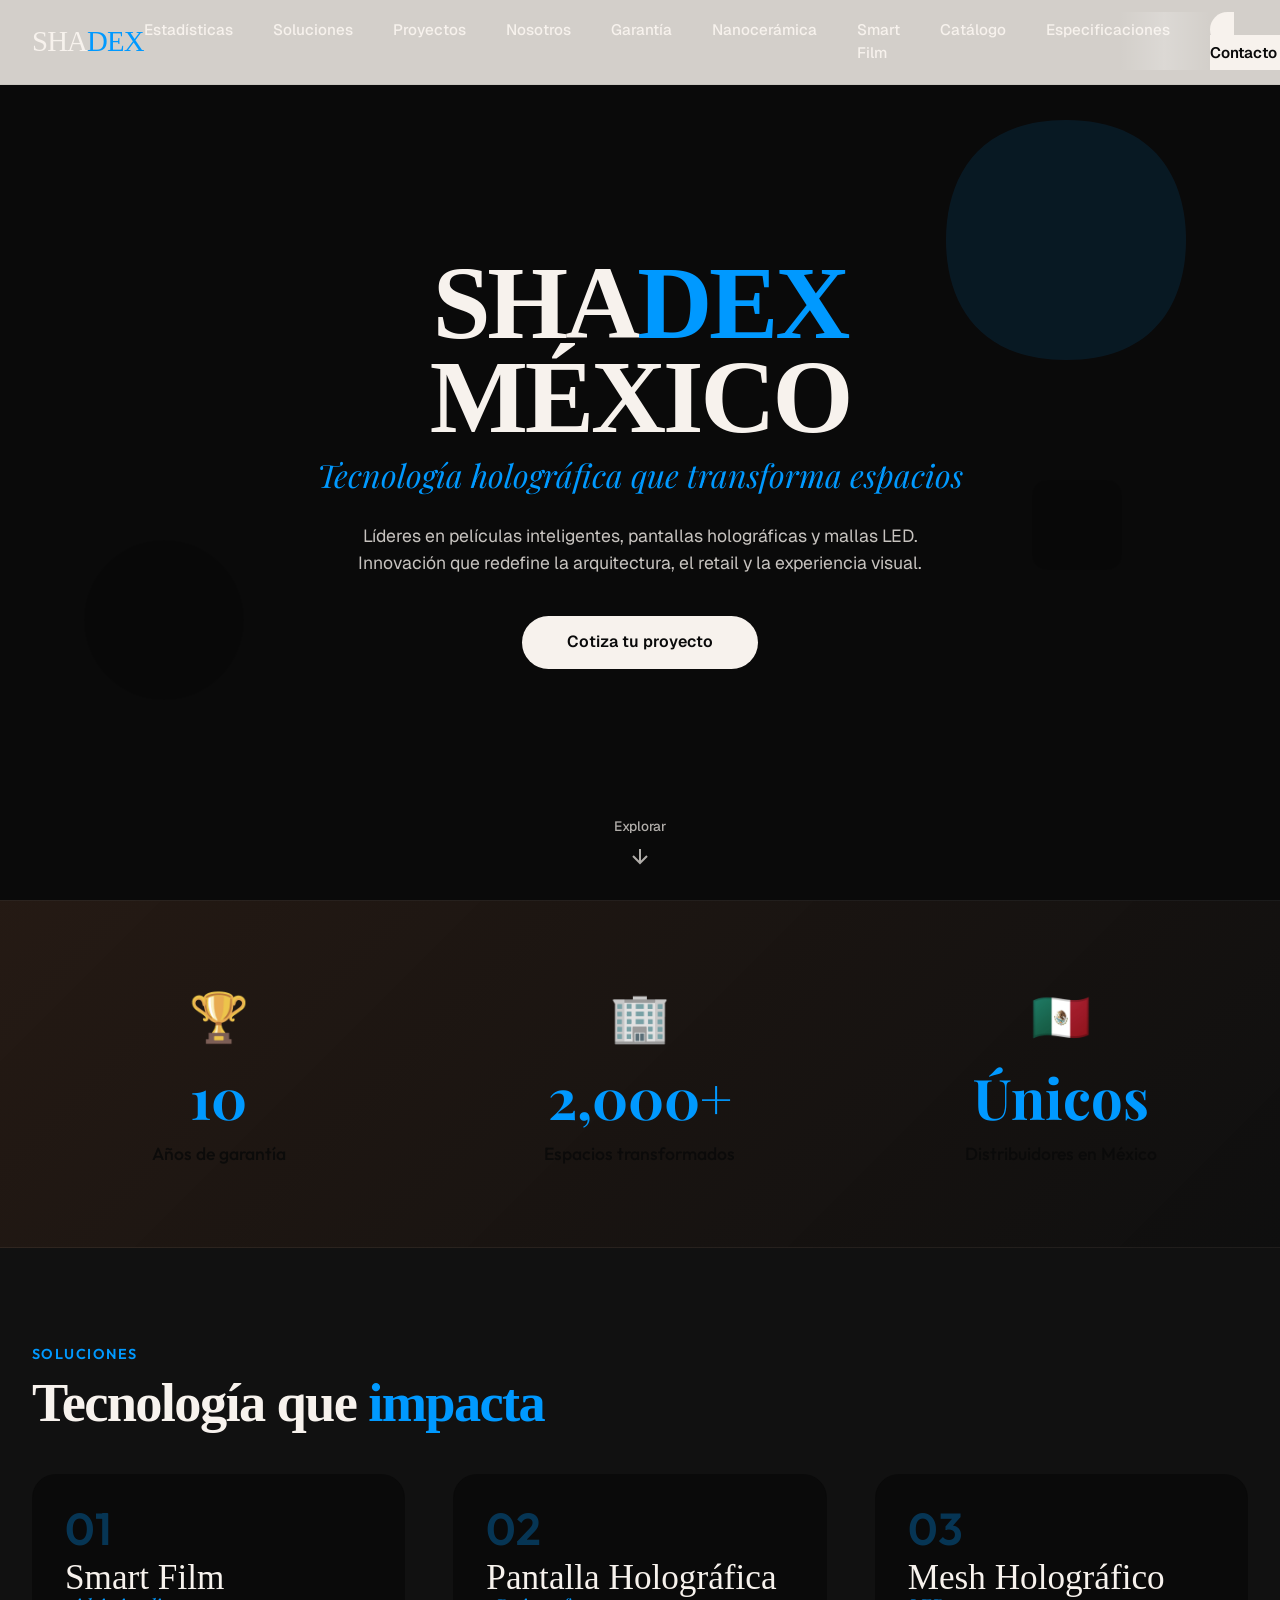
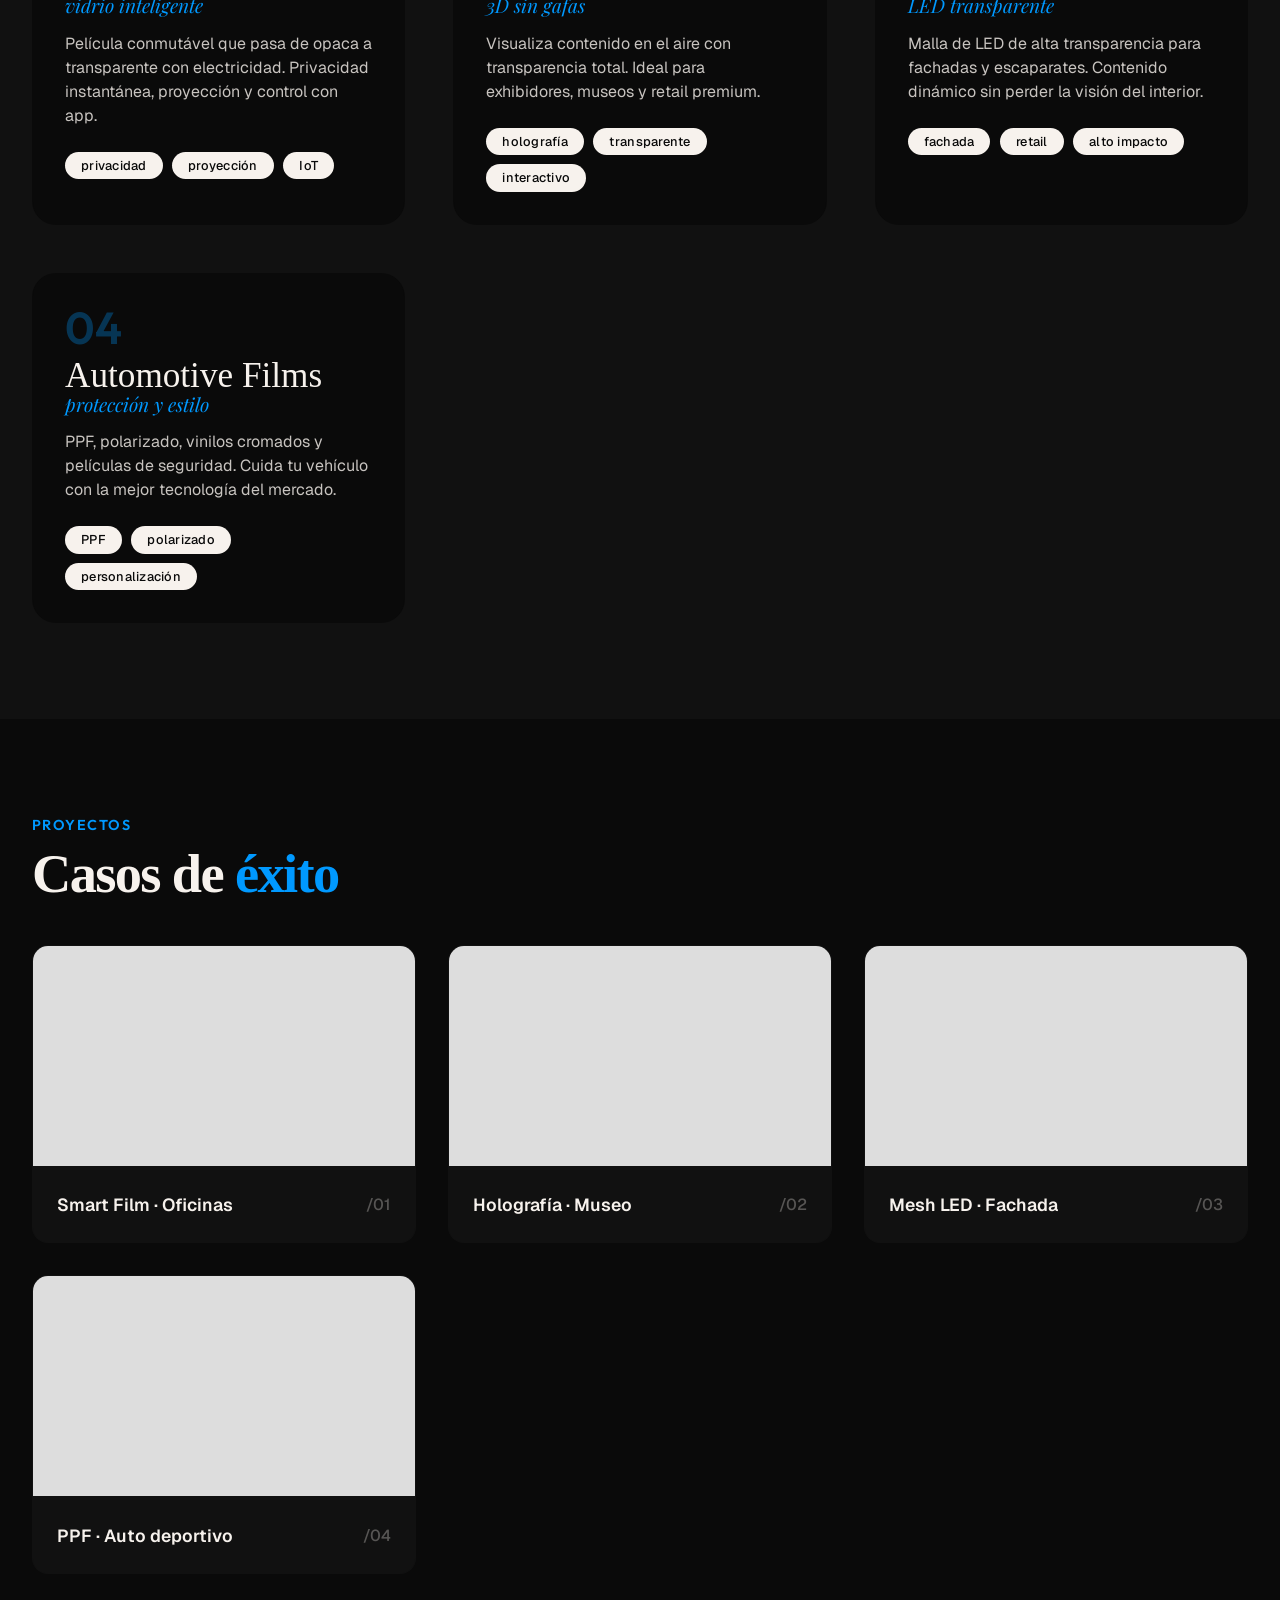
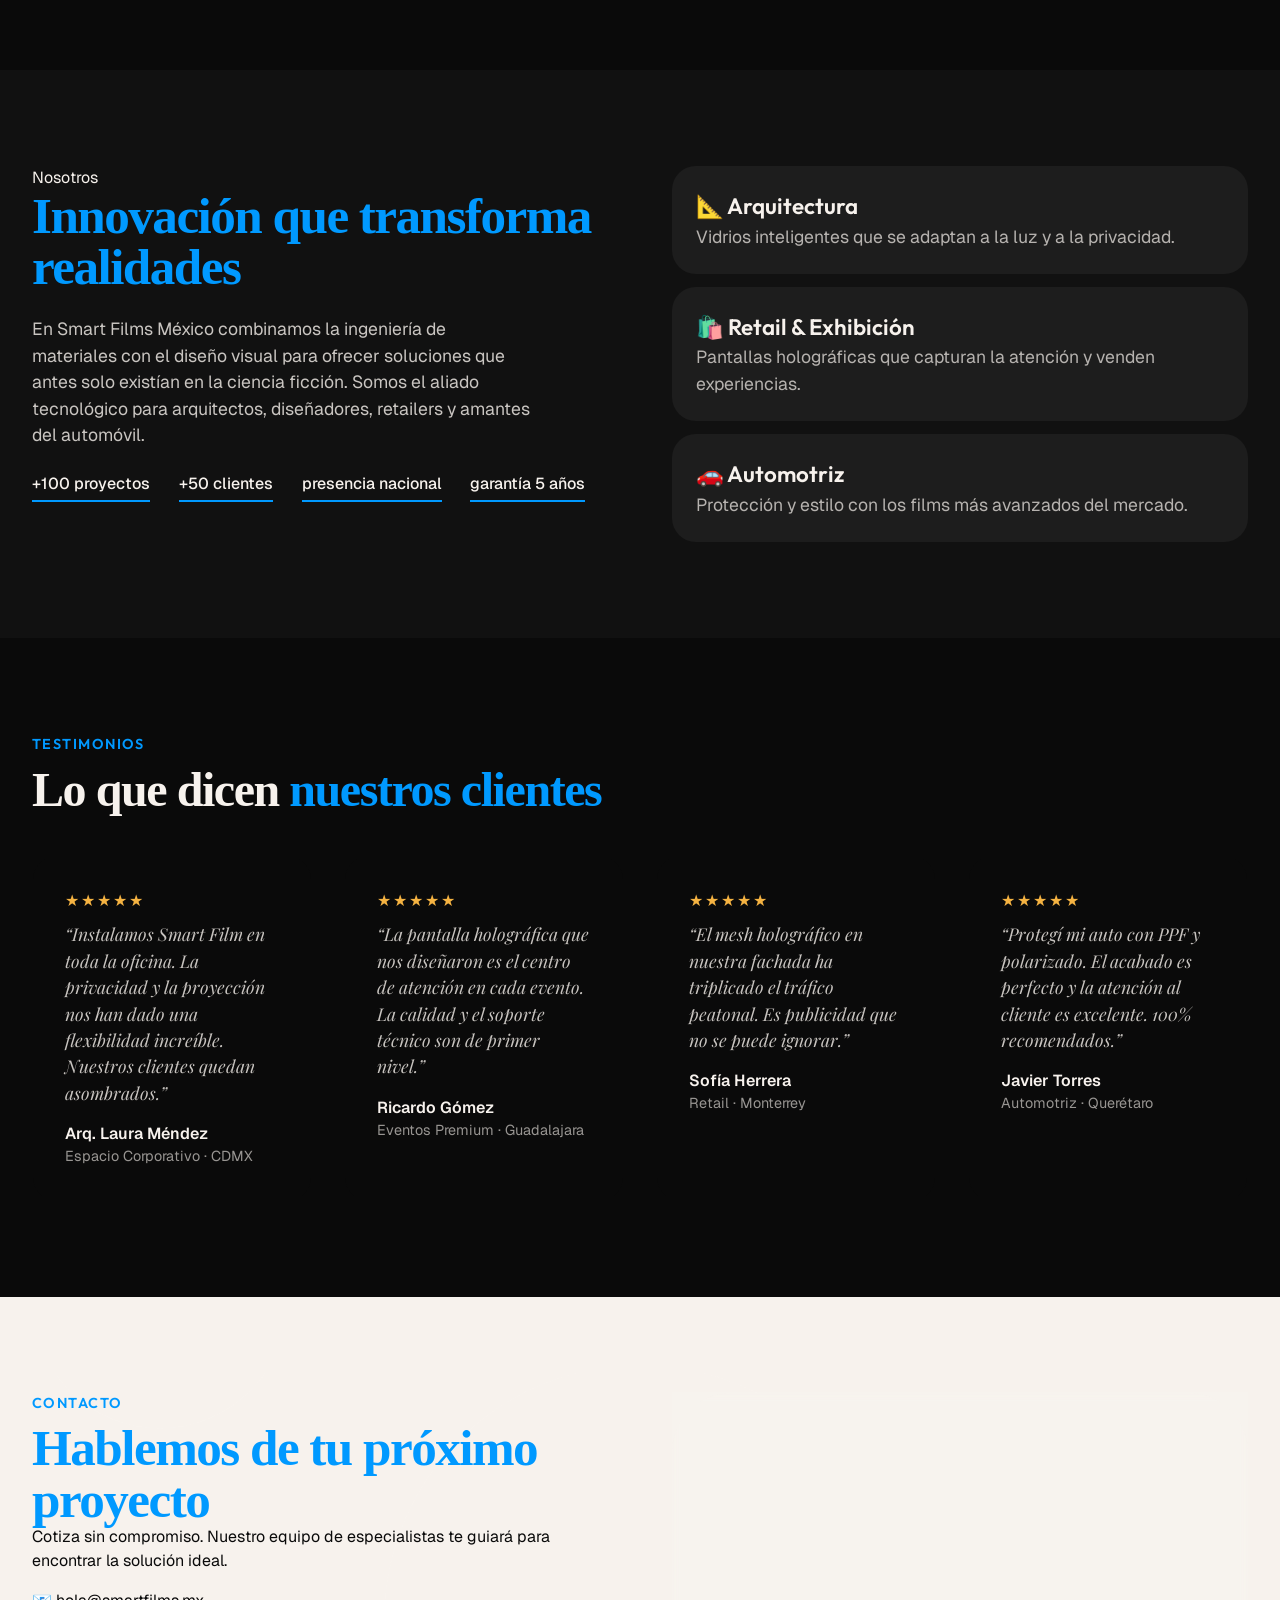
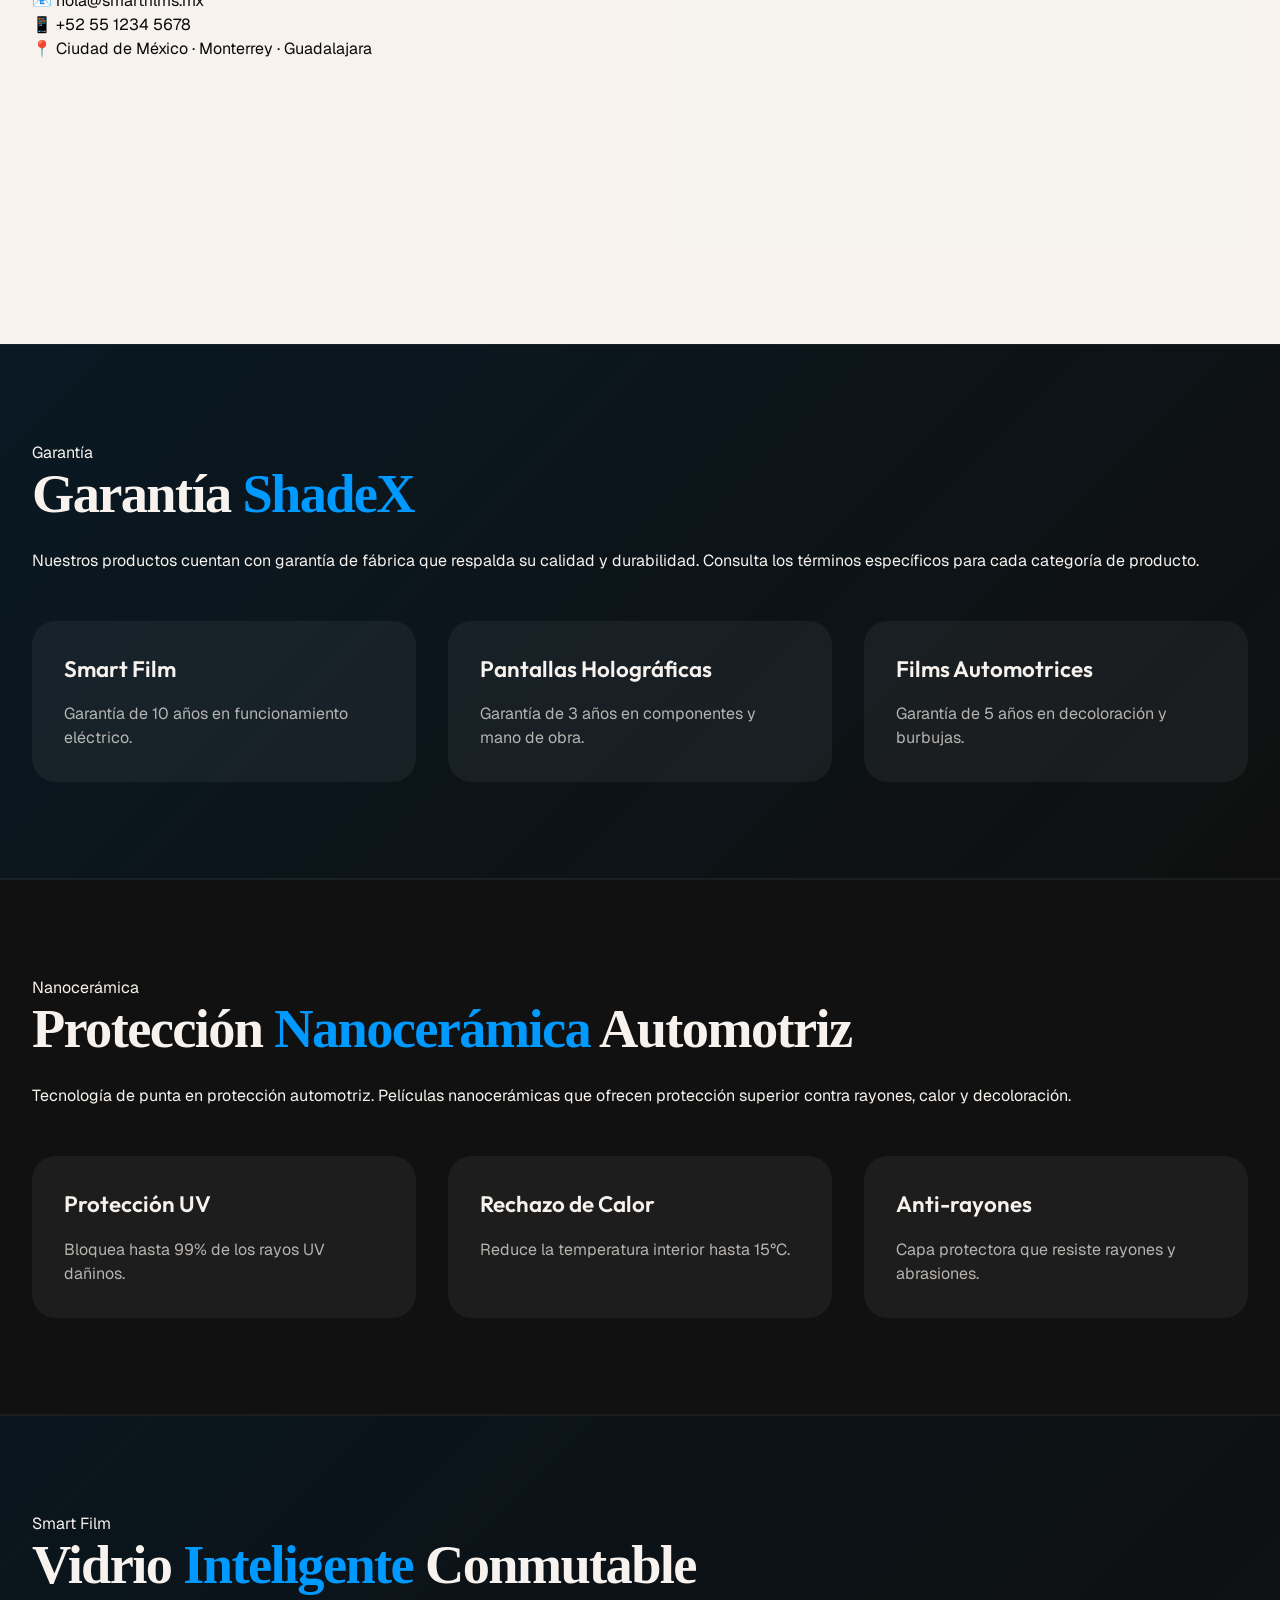
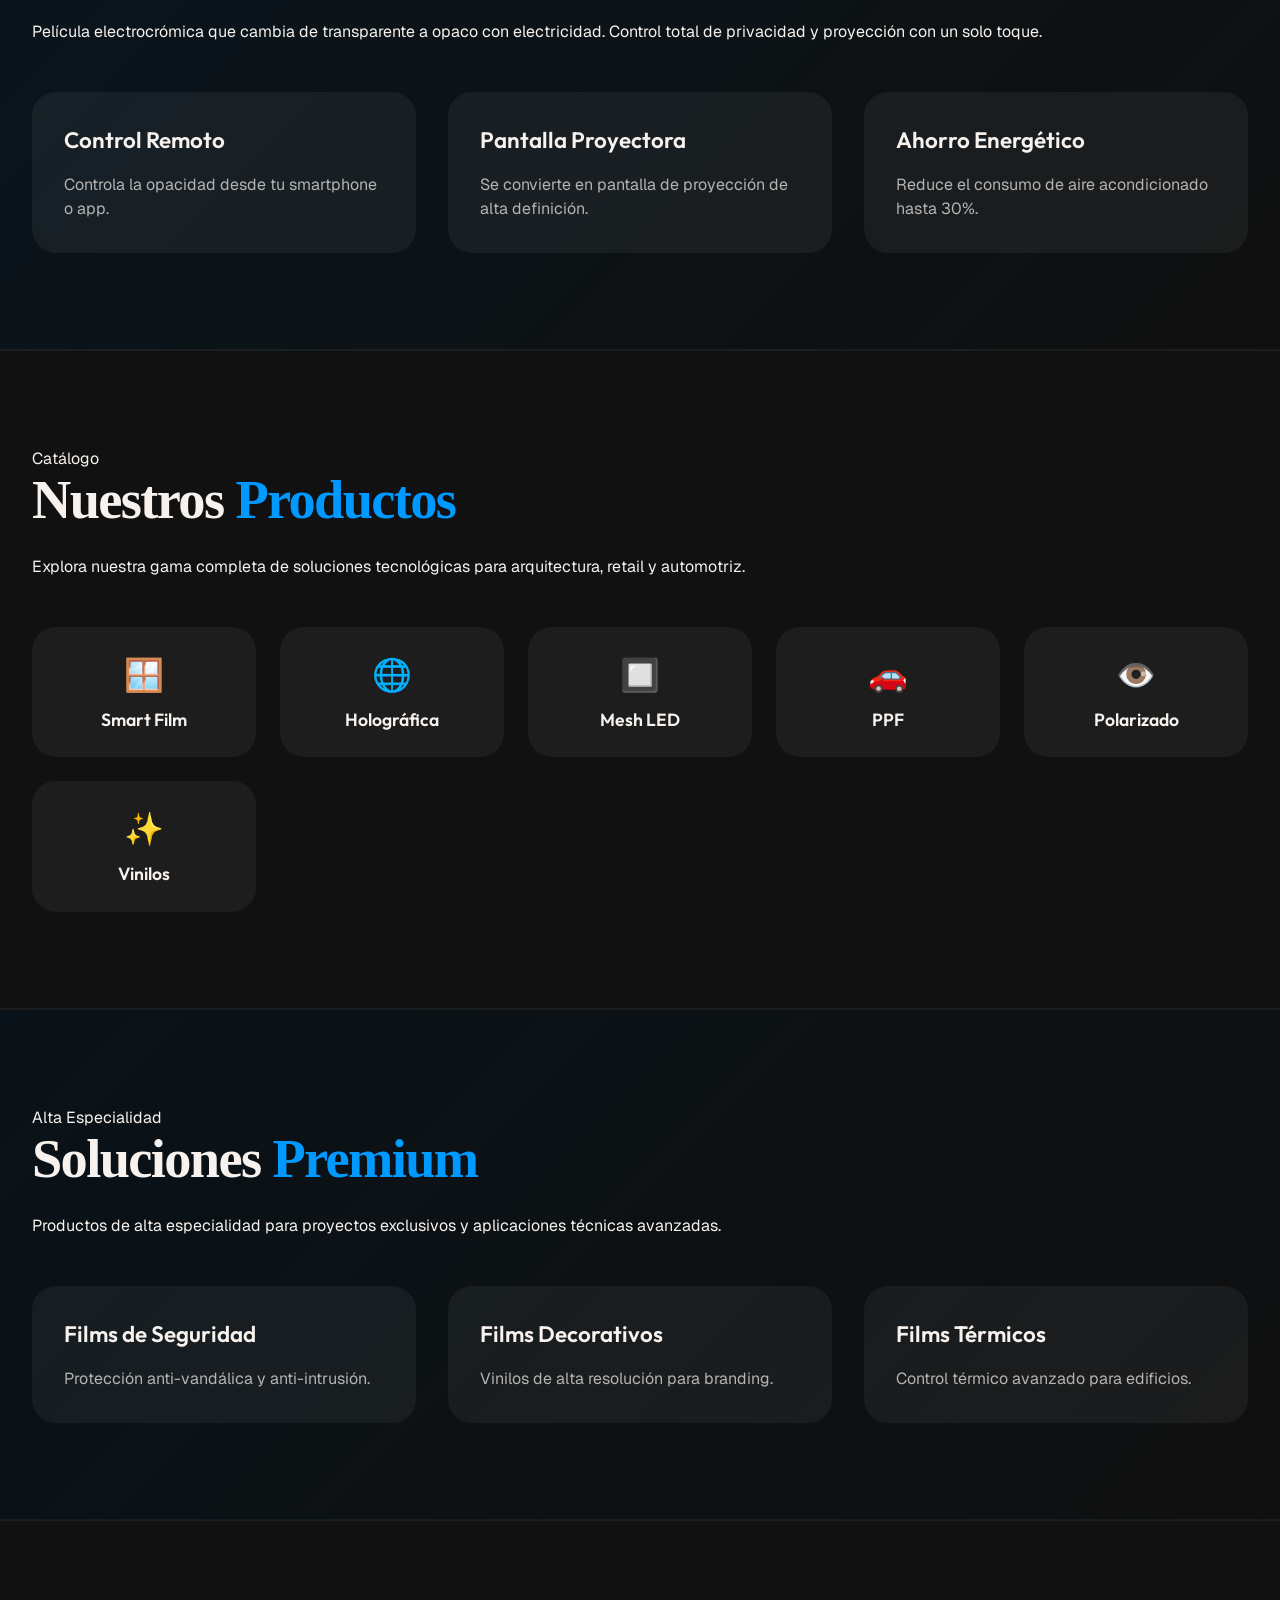
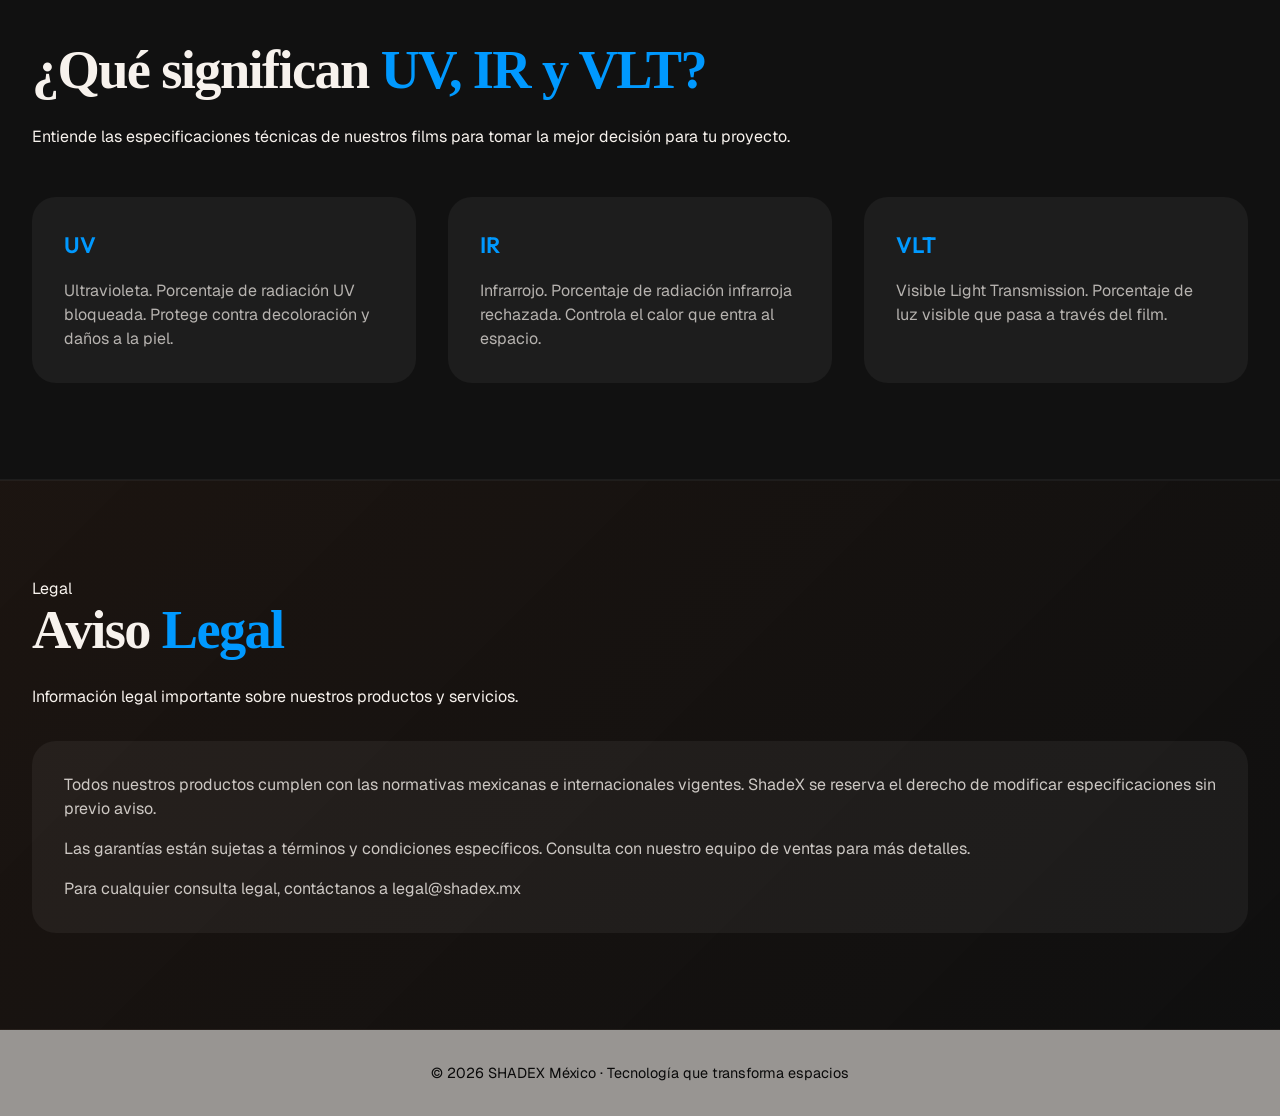
==== ShadexWebPage/shadex.html @ c4a61aa7 "startingpoint" ====
<!DOCTYPE html>
<html lang="es">
<head>
  <meta charset="UTF-8">
  <meta name="viewport" content="width=device-width, initial-scale=1.0">
  <title>SHADEX Smart Films México · Líder en tecnología holográfica y Smart Films/Glasses</title>
  <!-- Fuentes Google -->
  <link rel="preconnect" href="https://fonts.googleapis.com">
  <link rel="preconnect" href="https://fonts.gstatic.com" crossorigin>
  <link href="https://fonts.googleapis.com/css2?family=Libre+Caslon+Condensed:ital,wght@0,400;0,700;1,400&family=Geist:wght@100..900&family=Playfair+Display:ital,wght@0,400..900;1,400..900&family=Outfit:wght@100..900&family=Inter+Tight:ital,wght@0,100..900;1,100..900&display=swap" rel="stylesheet">
  <style>
    /* ===== CSS VARIABLES ===== */
    :root {
      --color-black: #f7f2ed;
      --color-white: #0a0a0a;
      --color-accent: #0099ff;
      --color-accent-hover: #0077cc;
      --color-grey: #a0a0a0;
      --color-border: #2a2a2a;
      --color-background: #0a0a0a;
      --color-background-alt: #111111;
      --color-dark: #f7f2ed;
      --font-heading: 'Libre Caslon Condensed', serif;
      --font-body: 'Geist', sans-serif;
      --font-display: 'Playfair Display', serif;
      --font-ui: 'Outfit', sans-serif;
      --transition-smooth: all 0.3s ease;
      --transition-linear: all 0.3s linear;
      --border-radius-sm: 8px;
      --border-radius-md: 16px;
      --border-radius-lg: 24px;
      --border-radius-xl: 32px;
      --border-radius-full: 100px;
    }

    /* ===== RESET & BASE ===== */
    * {
      margin: 0;
      padding: 0;
      box-sizing: border-box;
    }
    html {
      scroll-behavior: smooth;
    }
    body {
      font-family: var(--font-body);
      background: var(--color-background);
      color: var(--color-black);
      line-height: 1.5;
    }
    a {
      text-decoration: none;
      color: inherit;
    }
    img {
      display: block;
      max-width: 100%;
    }
    .container {
      max-width: 1280px;
      margin: 0 auto;
      padding: 0 2rem;
    }

    /* ===== TIPOGRAFÍA ===== */
    .font-caslon {
      font-family: 'Libre Caslon Condensed', serif;
      letter-spacing: -0.03em;
    }
    .font-playfair {
      font-family: 'Playfair Display', serif;
    }
    .font-outfit {
      font-family: 'Outfit', sans-serif;
    }
    .font-geist {
      font-family: 'Geist', sans-serif;
    }

    /* ===== HEADER (NAV) ===== */
    header {
      position: fixed;
      top: 0;
      left: 0;
      width: 100%;
      padding: 1.2rem 2rem;
      display: flex;
      justify-content: space-between;
      align-items: center;
      background: rgba(247, 242, 237, 0.85);
      backdrop-filter: blur(12px);
      z-index: 1000;
      border-bottom: 1px solid rgba(16, 16, 16, 0.05);
    }
    .logo {
      font-family: 'Libre Caslon Condensed', serif;
      font-size: 1.8rem;
      letter-spacing: -0.03em;
    }
    .logo span {
      color: var(--color-accent);
    }
    .lang-toggle {
      background: rgba(255, 255, 255, 0.1);
      border: 1px solid rgba(255, 255, 255, 0.2);
      color: var(--color-black);
      padding: 0.4rem 1rem;
      border-radius: var(--border-radius-full);
      font-size: 0.85rem;
      font-weight: 600;
      cursor: pointer;
      transition: var(--transition-smooth);
      margin-left: 1rem;
    }
    .lang-toggle:hover {
      background: var(--color-accent);
      color: var(--color-white);
    }
    .nav-links {
      display: flex;
      gap: 2.5rem;
      list-style: none;
      font-size: 0.95rem;
      font-weight: 500;
    }
    .nav-links a {
      transition: color 0.2s;
    }
    .nav-links a:hover {
      color: var(--color-accent);
    }
    .nav-cta {
      background: var(--color-black);
      color: var(--color-white) !important;
      padding: 0.5rem 1.5rem;
      border-radius: var(--border-radius-full);
      font-weight: 600;
      transition: var(--transition-linear);
      position: relative;
      overflow: hidden;
    }
    .nav-cta::before {
      content: '';
      position: absolute;
      top: 0;
      left: -100%;
      width: 100%;
      height: 100%;
      background: linear-gradient(90deg, transparent, rgba(255,255,255,0.2), transparent);
      transition: left 0.5s;
    }
    .nav-cta:hover::before {
      left: 100%;
    }
    .nav-cta:hover {
      background: var(--color-accent);
    }
    .menu-toggle {
      display: none;
      flex-direction: column;
      gap: 5px;
      cursor: pointer;
      background: none;
      border: none;
    }
    .menu-toggle span {
      width: 28px;
      height: 2px;
      background: var(--color-black);
      transition: var(--transition-smooth);
    }

    /* ===== SPLASH SCREEN ===== */
    .splash-screen {
      position: fixed;
      top: 0;
      left: 0;
      width: 100%;
      height: 100%;
      background: var(--color-background);
      display: flex;
      justify-content: center;
      align-items: center;
      z-index: 9999;
      transition: opacity 0.5s ease, visibility 0.5s ease;
    }
    .splash-screen.hidden {
      opacity: 0;
      visibility: hidden;
    }
    .splash-content {
      text-align: center;
      animation: fadeInUp 1s ease;
    }
    .splash-logo {
      font-family: var(--font-heading);
      font-size: 3rem;
      color: var(--color-black);
      margin-bottom: 1rem;
    }
    .splash-logo span {
      color: var(--color-accent);
    }
    .splash-loader {
      width: 40px;
      height: 40px;
      border: 3px solid var(--color-border);
      border-top-color: var(--color-accent);
      border-radius: 50%;
      animation: spin 1s linear infinite;
      margin: 0 auto;
    }
    @keyframes spin {
      to { transform: rotate(360deg); }
    }
    @keyframes fadeInUp {
      from {
        opacity: 0;
        transform: translateY(20px);
      }
      to {
        opacity: 1;
        transform: translateY(0);
      }
    }

    /* ===== HERO ===== */
    .hero {
      position: relative;
      min-height: 100vh;
      display: flex;
      align-items: center;
      justify-content: center;
      text-align: center;
      padding: 6rem 2rem 4rem;
      overflow: hidden;
    }
    .hero-video {
      position: absolute;
      top: 0;
      left: 0;
      width: 100%;
      height: 100%;
      object-fit: cover;
      z-index: 0;
      opacity: 0.2;
    }
    .hero-content {
      position: relative;
      z-index: 1;
      max-width: 900px;
    }
    .hero-content h1 {
      font-family: 'Libre Caslon Condensed', serif;
      font-size: clamp(3.2rem, 12vw, 6.5rem);
      line-height: 0.9;
      letter-spacing: -0.03em;
      margin-bottom: 0.5rem;
    }
    .hero-content h1 span {
      color: var(--color-accent);
    }
    .hero-sub {
      font-size: clamp(1.2rem, 3vw, 2rem);
      font-family: var(--font-display);
      font-style: italic;
      color: var(--color-accent);
      margin-top: 0.5rem;
    }
    .hero-desc {
      margin-top: 1.5rem;
      font-size: 1.1rem;
      max-width: 600px;
      margin-left: auto;
      margin-right: auto;
      opacity: 0.8;
    }
    .hero-cta {
      margin-top: 2.5rem;
      display: inline-block;
      background: var(--color-black);
      color: var(--color-white);
      padding: 0.9rem 2.8rem;
      border-radius: var(--border-radius-full);
      font-weight: 600;
      transition: var(--transition-linear);
      position: relative;
      overflow: hidden;
    }
    .hero-cta::before {
      content: '';
      position: absolute;
      top: 0;
      left: -100%;
      width: 100%;
      height: 100%;
      background: linear-gradient(90deg, transparent, rgba(255,255,255,0.2), transparent);
      transition: left 0.5s;
    }
    .hero-cta:hover::before {
      left: 100%;
    }
    .hero-cta:hover {
      background: var(--color-accent);
      transform: scale(1.02);
    }

    /* ===== SECCIÓN SERVICIOS ===== */
    .services {
      padding: 6rem 0;
      background: var(--color-background-alt);
    }
    .services .section-label {
      font-family: var(--font-ui);
      font-weight: 600;
      font-size: 0.9rem;
      letter-spacing: 0.1em;
      text-transform: uppercase;
      color: var(--color-accent);
      margin-bottom: 0.5rem;
    }
    .services-grid {
      display: grid;
      grid-template-columns: repeat(auto-fit, minmax(280px, 1fr));
      gap: 3rem;
      margin-top: 2.5rem;
    }
    .service-card {
      background: var(--color-background);
      border-radius: var(--border-radius-lg);
      padding: 2rem;
      border: 1px solid rgba(16, 16, 16, 0.06);
      transition: var(--transition-smooth);
    }
    .service-card:hover {
      transform: translateY(-6px);
      box-shadow: 0 20px 40px -12px rgba(0,0,0,0.08);
    }
    .service-number {
      font-family: var(--font-ui);
      font-weight: 600;
      font-size: 2.8rem;
      line-height: 1;
      color: var(--color-accent);
      opacity: 0.3;
      margin-bottom: 0.5rem;
    }
    .service-title {
      font-family: var(--font-heading);
      font-size: 2.2rem;
      line-height: 1;
      margin-bottom: 0.25rem;
    }
    .service-title small {
      font-family: var(--font-display);
      font-style: italic;
      font-size: 1.2rem;
      color: var(--color-accent);
      display: block;
      margin-top: 0.1rem;
    }
    .service-desc {
      margin: 1rem 0 1.5rem;
      font-size: 1rem;
      opacity: 0.8;
    }
    .service-tags {
      display: flex;
      flex-wrap: wrap;
      gap: 0.6rem;
    }
    .service-tags span {
      background: var(--color-black);
      color: var(--color-white);
      padding: 0.25rem 1rem;
      border-radius: var(--border-radius-full);
      font-size: 0.8rem;
      font-weight: 500;
      letter-spacing: 0.02em;
    }

    /* ===== PORTAFOLIO ===== */
    .portfolio {
      padding: 6rem 0;
    }
    .portfolio .section-label {
      font-family: var(--font-ui);
      font-weight: 600;
      font-size: 0.9rem;
      letter-spacing: 0.1em;
      text-transform: uppercase;
      color: var(--color-accent);
      margin-bottom: 0.5rem;
    }
    .portfolio-grid {
      display: grid;
      grid-template-columns: repeat(auto-fit, minmax(300px, 1fr));
      gap: 2rem;
      margin-top: 2.5rem;
    }
    .portfolio-item {
      border-radius: var(--border-radius-md);
      overflow: hidden;
      border: 1px solid rgba(16, 16, 16, 0.06);
      background: var(--color-background-alt);
      transition: var(--transition-smooth);
    }
    .portfolio-item:hover {
      transform: scale(1.01);
    }
    .portfolio-item video {
      width: 100%;
      height: 220px;
      object-fit: cover;
      background: #ddd;
    }
    .portfolio-item .info {
      padding: 1.2rem 1.5rem 1.5rem;
      display: flex;
      justify-content: space-between;
      align-items: center;
    }
    .portfolio-item .info .title {
      font-weight: 600;
      font-size: 1.1rem;
    }
    .portfolio-item .info .number {
      opacity: 0.3;
      font-weight: 500;
    }

    /* ===== STATS ===== */
    .stats {
      padding: 5rem 0;
      background: linear-gradient(135deg, rgba(98, 62, 42, 0.3) 0%, rgba(16, 16, 16, 0.8) 100%);
      border-top: 1px solid rgba(255, 255, 255, 0.05);
      border-bottom: 1px solid rgba(255, 255, 255, 0.05);
    }
    .stats-grid {
      display: grid;
      grid-template-columns: repeat(3, 1fr);
      gap: 3rem;
      text-align: center;
    }
    .stat-item {
      display: flex;
      flex-direction: column;
      align-items: center;
      gap: 1rem;
    }
    .stat-icon {
      font-size: 3rem;
      filter: grayscale(0.3);
    }
    .stat-number {
      font-family: var(--font-display);
      font-size: 3.5rem;
      font-weight: 700;
      color: var(--color-accent);
      line-height: 1;
    }
    .stat-label {
      font-family: var(--font-ui);
      font-size: 1.1rem;
      font-weight: 500;
      color: var(--color-white);
      opacity: 0.9;
    }

    /* ===== ABOUT ===== */
    .about {
      padding: 6rem 0;
      background: var(--color-background-alt);
    }
    .about-grid {
      display: grid;
      grid-template-columns: 1fr 1fr;
      gap: 4rem;
      align-items: start;
    }

    /* ===== WARRANTY ===== */
    .warranty {
      padding: 6rem 0;
      background: linear-gradient(135deg, rgba(0, 153, 255, 0.1) 0%, rgba(16, 16, 16, 0.9) 100%);
      border-top: 1px solid rgba(255, 255, 255, 0.05);
      border-bottom: 1px solid rgba(255, 255, 255, 0.05);
    }

    /* ===== NANOCERAMIC ===== */
    .nanoceramic {
      padding: 6rem 0;
      background: var(--color-background-alt);
      border-top: 1px solid rgba(255, 255, 255, 0.05);
      border-bottom: 1px solid rgba(255, 255, 255, 0.05);
    }

    /* ===== SMARTFILM ===== */
    .smartfilm {
      padding: 6rem 0;
      background: linear-gradient(135deg, rgba(0, 153, 255, 0.08) 0%, rgba(16, 16, 16, 0.9) 100%);
      border-top: 1px solid rgba(255, 255, 255, 0.05);
      border-bottom: 1px solid rgba(255, 255, 255, 0.05);
    }

    /* ===== CATALOG ===== */
    .catalog {
      padding: 6rem 0;
      background: var(--color-background-alt);
      border-top: 1px solid rgba(255, 255, 255, 0.05);
      border-bottom: 1px solid rgba(255, 255, 255, 0.05);
    }

    /* ===== CATALOG PREMIUM ===== */
    .catalog-premium {
      padding: 6rem 0;
      background: linear-gradient(135deg, rgba(0, 153, 255, 0.06) 0%, rgba(16, 16, 16, 0.9) 100%);
      border-top: 1px solid rgba(255, 255, 255, 0.05);
      border-bottom: 1px solid rgba(255, 255, 255, 0.05);
    }

    /* ===== UV IR VLT ===== */
    .uv-ir-vlt {
      padding: 6rem 0;
      background: var(--color-background-alt);
      border-top: 1px solid rgba(255, 255, 255, 0.05);
      border-bottom: 1px solid rgba(255, 255, 255, 0.05);
    }

    /* ===== LEGAL ===== */
    .legal {
      padding: 6rem 0;
      background: linear-gradient(135deg, rgba(98, 62, 42, 0.2) 0%, rgba(16, 16, 16, 0.9) 100%);
      border-top: 1px solid rgba(255, 255, 255, 0.05);
      border-bottom: 1px solid rgba(255, 255, 255, 0.05);
    }
    .about h2 {
      font-family: var(--font-heading);
      font-size: 3.2rem;
      line-height: 1;
      letter-spacing: -0.03em;
    }
    .about h2 span {
      color: var(--color-accent);
    }
    .about p {
      font-size: 1.1rem;
      opacity: 0.8;
      max-width: 500px;
    }
    .about-tags {
      display: flex;
      flex-wrap: wrap;
      gap: 0.8rem 1.8rem;
      margin-top: 1.5rem;
    }
    .about-tags span {
      font-weight: 500;
      font-size: 1rem;
      border-bottom: 2px solid var(--color-accent);
      padding-bottom: 0.2rem;
    }

    /* ===== TESTIMONIOS ===== */
    .testimonials {
      padding: 6rem 0;
    }
    .testimonials .section-label {
      font-family: var(--font-ui);
      font-weight: 600;
      font-size: 0.9rem;
      letter-spacing: 0.1em;
      text-transform: uppercase;
      color: var(--color-accent);
      margin-bottom: 0.5rem;
    }
    .testimonial-grid {
      display: grid;
      grid-template-columns: repeat(auto-fit, minmax(260px, 1fr));
      gap: 2rem;
      margin-top: 2.5rem;
    }
    .testimonial-card {
      background: var(--color-background);
      border-radius: var(--border-radius-lg);
      padding: 2rem;
      border: 1px solid rgba(16, 16, 16, 0.06);
    }
    .testimonial-card .quote {
      font-family: var(--font-display);
      font-style: italic;
      font-size: 1.1rem;
      margin-bottom: 1rem;
      opacity: 0.8;
    }
    .testimonial-card .author {
      font-weight: 600;
    }
    .testimonial-card .role {
      font-size: 0.9rem;
      opacity: 0.6;
    }
    .testimonial-card .stars {
      color: #f5b342;
      letter-spacing: 2px;
      margin-bottom: 0.5rem;
    }

    /* ===== CONTACTO ===== */
    .contact {
      padding: 6rem 0;
      background: var(--color-dark);
      color: var(--color-white);
      position: relative;
      overflow: hidden;
    }
    .contact::before {
      content: '';
      position: absolute;
      inset: 0;
      background: url('data:image/svg+xml;utf8,<svg xmlns="http://www.w3.org/2000/svg" viewBox="0 0 400 300" opacity="0.05"><rect width="400" height="300" fill="none"/><circle cx="50" cy="50" r="40" fill="white"/><circle cx="350" cy="250" r="60" fill="white"/><circle cx="200" cy="150" r="80" fill="white"/></svg>') center/cover no-repeat;
      pointer-events: none;
    }
    .contact-grid {
      position: relative;
      z-index: 1;
      display: grid;
      grid-template-columns: 1fr 1fr;
      gap: 4rem;
      align-items: start;
    }
    .contact h2 {
      font-family: var(--font-heading);
      font-size: 3.2rem;
      line-height: 1;
      letter-spacing: -0.03em;
    }
    .contact h2 span {
      color: var(--color-accent);
    }
    .contact-info p {
      margin-top: 1.5rem;
      font-size: 1.1rem;
      opacity: 0.8;
    }
    .contact-info a {
      color: var(--color-accent);
      text-decoration: underline;
    }
    .contact-form {
      background: rgba(255, 255, 255, 0.08);
      backdrop-filter: blur(4px);
      border-radius: 60px;
      padding: 2.5rem;
      border: 1px solid rgba(255, 255, 255, 0.08);
    }
    .contact-form input,
    .contact-form textarea {
      width: 100%;
      padding: 0.9rem 1.2rem;
      margin-bottom: 1rem;
      border-radius: 60px;
      border: 1px solid rgba(255, 255, 255, 0.15);
      background: rgba(255, 255, 255, 0.9);
      font-family: 'Geist', sans-serif;
      font-size: 1rem;
      transition: border 0.2s;
    }
    .contact-form input:focus,
    .contact-form textarea:focus {
      outline: none;
      border-color: var(--color-accent);
    }
    .contact-form textarea {
      resize: vertical;
      min-height: 100px;
      border-radius: 32px;
    }
    .contact-form button {
      background: var(--color-background);
      color: var(--color-black);
      border: none;
      padding: 0.9rem 2.5rem;
      border-radius: var(--border-radius-full);
      font-weight: 600;
      font-size: 1rem;
      cursor: pointer;
      transition: var(--transition-linear);
      width: 100%;
      position: relative;
      overflow: hidden;
    }
    .contact-form button::before {
      content: '';
      position: absolute;
      top: 0;
      left: -100%;
      width: 100%;
      height: 100%;
      background: linear-gradient(90deg, transparent, rgba(0,0,0,0.1), transparent);
      transition: left 0.5s;
    }
    .contact-form button:hover::before {
      left: 100%;
    }
    .contact-form button:hover {
      background: var(--color-accent);
      color: var(--color-white);
      transform: scale(1.01);
    }

    /* ===== FOOTER ===== */
    footer {
      background: var(--color-dark);
      color: var(--color-white);
      padding: 2rem;
      text-align: center;
      font-size: 0.9rem;
      opacity: 0.6;
      border-top: 1px solid rgba(255, 255, 255, 0.05);
    }

    /* ===== RESPONSIVE ===== */
    @media (max-width: 900px) {
      .about-grid, .contact-grid {
        grid-template-columns: 1fr;
        gap: 2rem;
      }
      .stats-grid {
        grid-template-columns: repeat(3, 1fr);
        gap: 2rem;
      }
      .nav-links {
        display: none;
        flex-direction: column;
        background: var(--color-background);
        position: absolute;
        top: 100%;
        left: 0;
        width: 100%;
        padding: 1.5rem 2rem;
        gap: 1.5rem;
        border-bottom: 1px solid rgba(16,16,16,0.05);
      }
      .nav-links.open {
        display: flex;
      }
      .menu-toggle {
        display: flex;
      }
      .contact-form {
        border-radius: 32px;
        padding: 1.8rem;
      }
    }
    @media (max-width: 600px) {
      .services-grid, .portfolio-grid, .testimonial-grid, .stats-grid {
        grid-template-columns: 1fr;
      }
      .stat-number {
        font-size: 2.5rem;
      }
      .stat-icon {
        font-size: 2rem;
      }
      .hero-content h1 {
        font-size: 3rem;
      }
      .about h2, .contact h2 {
        font-size: 2.4rem;
      }
    }

    /* ===== DECORATIVE SVG ELEMENTS ===== */
    .decorative-shape {
      position: absolute;
      pointer-events: none;
      opacity: 0.1;
      z-index: 0;
    }
    .shape-1 {
      top: 10%;
      right: 5%;
      width: 300px;
      height: 300px;
      animation: float 6s ease-in-out infinite;
    }
    .shape-2 {
      bottom: 20%;
      left: 5%;
      width: 200px;
      height: 200px;
      animation: float 8s ease-in-out infinite reverse;
    }
    .shape-3 {
      top: 50%;
      right: 10%;
      width: 150px;
      height: 150px;
      animation: float 7s ease-in-out infinite 1s;
    }
    @keyframes float {
      0%, 100% {
        transform: translateY(0) rotate(0deg);
      }
      50% {
        transform: translateY(-20px) rotate(5deg);
      }
    }
    .decorative-shape svg {
      width: 100%;
      height: 100%;
    }
    .decorative-shape path {
      fill: var(--color-accent);
    }
    .scroll-to-explore {
      position: absolute;
      bottom: 2rem;
      left: 50%;
      transform: translateX(-50%);
      display: flex;
      flex-direction: column;
      align-items: center;
      gap: 0.5rem;
      color: var(--color-black);
      text-decoration: none;
      font-size: 0.85rem;
      font-weight: 500;
      opacity: 0.7;
      transition: var(--transition-smooth);
      z-index: 10;
    }
    .scroll-to-explore:hover {
      opacity: 1;
      color: var(--color-accent);
    }
    .scroll-arrow {
      width: 24px;
      height: 24px;
      animation: bounce 2s infinite;
    }
    @keyframes bounce {
      0%, 20%, 50%, 80%, 100% {
        transform: translateY(0);
      }
      40% {
        transform: translateY(-10px);
      }
      60% {
        transform: translateY(-5px);
      }
    }
  </style>
</head>
<body>

<!-- ===== SPLASH SCREEN ===== -->
<div class="splash-screen" id="splashScreen">
  <div class="splash-content">
    <div class="splash-logo">SHA<span>DEX</span></div>
    <div class="splash-loader"></div>
  </div>
</div>

<!-- ===== HEADER ===== -->
<header>
  <div class="logo">SHA<span>DEX</span></div>
  <button class="menu-toggle" aria-label="Menú" onclick="document.querySelector('.nav-links').classList.toggle('open')">
    <span></span><span></span><span></span>
  </button>
  <ul class="nav-links">
    <li><a href="#estadisticas" data-es="Estadísticas" data-en="Statistics">Estadísticas</a></li>
    <li><a href="#servicios" data-es="Soluciones" data-en="Solutions">Soluciones</a></li>
    <li><a href="#portafolio" data-es="Proyectos" data-en="Projects">Proyectos</a></li>
    <li><a href="#nosotros" data-es="Nosotros" data-en="About">Nosotros</a></li>
    <li><a href="#garantia" data-es="Garantía" data-en="Warranty">Garantía</a></li>
    <li><a href="#nanoceramica" data-es="Nanocerámica" data-en="Nanoceramic">Nanocerámica</a></li>
    <li><a href="#smartfilm" data-es="Smart Film" data-en="Smart Film">Smart Film</a></li>
    <li><a href="#catalogo" data-es="Catálogo" data-en="Catalog">Catálogo</a></li>
    <li><a href="#uv-ir-vlt" data-es="Especificaciones" data-en="Specs">Especificaciones</a></li>
    <li><a href="#contacto" class="nav-cta" data-es="Contacto" data-en="Contact">Contacto</a></li>
    <li><button class="lang-toggle" onclick="toggleLanguage()">ES</button></li>
  </ul>
</header>

<!-- ===== HERO ===== -->
<section class="hero">
  <video class="hero-video" id="heroVideo" autoplay muted loop playsinline></video>
  
  <!-- Decorative SVG Elements -->
  <div class="decorative-shape shape-1">
    <svg viewBox="0 0 200 200" xmlns="http://www.w3.org/2000/svg">
      <path d="M100,20 C160,20 180,60 180,100 C180,140 160,180 100,180 C40,180 20,140 20,100 C20,60 40,20 100,20 Z" />
    </svg>
  </div>
  <div class="decorative-shape shape-2">
    <svg viewBox="0 0 150 150" xmlns="http://www.w3.org/2000/svg">
      <circle cx="75" cy="75" r="60" />
    </svg>
  </div>
  <div class="decorative-shape shape-3">
    <svg viewBox="0 0 100 100" xmlns="http://www.w3.org/2000/svg">
      <rect x="20" y="20" width="60" height="60" rx="10" />
    </svg>
  </div>
  
  <div class="hero-content">
    <h1 data-es="SHADEX MÉXICO" data-en="SHADEX MEXICO">SHA<span>DEX</span><br>MÉXICO</h1>
    <div class="hero-sub" data-es="Tecnología holográfica que transforma espacios" data-en="Holographic technology that transforms spaces">Tecnología holográfica que transforma espacios</div>
    <p class="hero-desc" data-es="Líderes en películas inteligentes, pantallas holográficas y mallas LED. Innovación que redefine la arquitectura, el retail y la experiencia visual." data-en="Leaders in smart films, holographic displays and LED meshes. Innovation that redefines architecture, retail and visual experience.">Líderes en películas inteligentes, pantallas holográficas y mallas LED. Innovación que redefine la arquitectura, el retail y la experiencia visual.</p>
    <a href="#contacto" class="hero-cta" data-es="Cotiza tu proyecto" data-en="Get a quote">Cotiza tu proyecto</a>
  </div>
  <a href="#servicios" class="scroll-to-explore">
    <span data-es="Explorar" data-en="Explore">Explorar</span>
    <svg class="scroll-arrow" viewBox="0 0 24 24" fill="none" stroke="currentColor" stroke-width="2">
      <path d="M12 5v14M5 12l7 7 7-7"/>
    </svg>
  </a>
</section>

<!-- ===== ESTADÍSTICAS ===== -->
<section class="stats" id="estadisticas">
  <div class="container">
    <div class="stats-grid">
      <div class="stat-item">
        <div class="stat-icon">🏆</div>
        <div class="stat-number" data-es="10" data-en="10">10</div>
        <div class="stat-label" data-es="Años de garantía" data-en="Years warranty">Años de garantía</div>
      </div>
      <div class="stat-item">
        <div class="stat-icon">🏢</div>
        <div class="stat-number" data-es="2,000+" data-en="2,000+">2,000+</div>
        <div class="stat-label" data-es="Espacios transformados" data-en="Spaces transformed">Espacios transformados</div>
      </div>
      <div class="stat-item">
        <div class="stat-icon">🇲🇽</div>
        <div class="stat-number" data-es="Únicos" data-en="Exclusive">Únicos</div>
        <div class="stat-label" data-es="Distribuidores en México" data-en="Distributors in Mexico">Distribuidores en México</div>
      </div>
    </div>
  </div>
</section>

<!-- ===== SERVICIOS ===== -->
<section class="services" id="servicios">
  <div class="container">
    <div class="section-label" data-es="Soluciones" data-en="Solutions">Soluciones</div>
    <h2 style="font-family:var(--font-heading); font-size:clamp(2.2rem,5vw,3.4rem); line-height:1.1; letter-spacing:-0.03em;"><span data-es="Tecnología que" data-en="Technology that">Tecnología que</span> <span style="color:var(--color-accent);" data-es="impacta" data-en="impacts">impacta</span></h2>
    <div class="services-grid">

      <!-- Smart Film -->
      <div class="service-card">
        <div class="service-number">01</div>
        <div class="service-title">Smart Film <small data-es="vidrio inteligente" data-en="smart glass">vidrio inteligente</small></div>
        <p class="service-desc" data-es="Película conmutável que pasa de opaca a transparente con electricidad. Privacidad instantánea, proyección y control con app." data-en="Switchable film that goes from opaque to transparent with electricity. Instant privacy, projection and app control.">Película conmutável que pasa de opaca a transparente con electricidad. Privacidad instantánea, proyección y control con app.</p>
        <div class="service-tags">
          <span data-es="privacidad" data-en="privacy">privacidad</span>
          <span data-es="proyección" data-en="projection">proyección</span>
          <span data-es="IoT" data-en="IoT">IoT</span>
        </div>
      </div>

      <!-- Holographic Screen -->
      <div class="service-card">
        <div class="service-number">02</div>
        <div class="service-title" data-es="Pantalla Holográfica" data-en="Holographic Screen">Pantalla Holográfica <small data-es="3D sin gafas" data-en="3D glasses-free">3D sin gafas</small></div>
        <p class="service-desc" data-es="Visualiza contenido en el aire con transparencia total. Ideal para exhibidores, museos y retail premium." data-en="Visualize content in the air with total transparency. Ideal for exhibitors, museums and premium retail.">Visualiza contenido en el aire con transparencia total. Ideal para exhibidores, museos y retail premium.</p>
        <div class="service-tags">
          <span data-es="holografía" data-en="holography">holografía</span>
          <span data-es="transparente" data-en="transparent">transparente</span>
          <span data-es="interactivo" data-en="interactive">interactivo</span>
        </div>
      </div>

      <!-- Mesh Holographic -->
      <div class="service-card">
        <div class="service-number">03</div>
        <div class="service-title" data-es="Mesh Holográfico" data-en="Holographic Mesh">Mesh Holográfico <small data-es="LED transparente" data-en="transparent LED">LED transparente</small></div>
        <p class="service-desc" data-es="Malla de LED de alta transparencia para fachadas y escaparates. Contenido dinámico sin perder la visión del interior." data-en="High transparency LED mesh for facades and storefronts. Dynamic content without losing interior visibility.">Malla de LED de alta transparencia para fachadas y escaparates. Contenido dinámico sin perder la visión del interior.</p>
        <div class="service-tags">
          <span data-es="fachada" data-en="facade">fachada</span>
          <span data-es="retail" data-en="retail">retail</span>
          <span data-es="alto impacto" data-en="high impact">alto impacto</span>
        </div>
      </div>

      <!-- Automotive -->
      <div class="service-card">
        <div class="service-number">04</div>
        <div class="service-title">Automotive Films <small data-es="protección y estilo" data-en="protection and style">protección y estilo</small></div>
        <p class="service-desc" data-es="PPF, polarizado, vinilos cromados y películas de seguridad. Cuida tu vehículo con la mejor tecnología del mercado." data-en="PPF, tint, chrome vinyls and security films. Protect your vehicle with the best market technology.">PPF, polarizado, vinilos cromados y películas de seguridad. Cuida tu vehículo con la mejor tecnología del mercado.</p>
        <div class="service-tags">
          <span>PPF</span>
          <span data-es="polarizado" data-en="tint">polarizado</span>
          <span data-es="personalización" data-en="customization">personalización</span>
        </div>
      </div>

    </div>
  </div>
</section>

<!-- ===== PORTAFOLIO ===== -->
<section class="portfolio" id="portafolio">
  <div class="container">
    <div class="section-label" data-es="Proyectos" data-en="Projects">Proyectos</div>
    <h2 style="font-family:var(--font-heading); font-size:clamp(2.2rem,5vw,3.4rem); line-height:1.1; letter-spacing:-0.03em;"><span data-es="Casos de" data-en="Success">Casos de</span> <span style="color:var(--color-accent);" data-es="éxito" data-en="Stories">éxito</span></h2>
    <div class="portfolio-grid">

      <div class="portfolio-item">
        <video class="portfolio-video" id="portfolioVideo1" autoplay muted loop playsinline></video>
        <div class="info">
          <span class="title" data-es="Smart Film · Oficinas" data-en="Smart Film · Offices">Smart Film · Oficinas</span>
          <span class="number">/01</span>
        </div>
      </div>

      <div class="portfolio-item">
        <video class="portfolio-video" id="portfolioVideo2" autoplay muted loop playsinline></video>
        <div class="info">
          <span class="title" data-es="Holografía · Museo" data-en="Holography · Museum">Holografía · Museo</span>
          <span class="number">/02</span>
        </div>
      </div>

      <div class="portfolio-item">
        <video class="portfolio-video" id="portfolioVideo3" autoplay muted loop playsinline></video>
        <div class="info">
          <span class="title" data-es="Mesh LED · Fachada" data-en="Mesh LED · Facade">Mesh LED · Fachada</span>
          <span class="number">/03</span>
        </div>
      </div>

      <div class="portfolio-item">
        <video class="portfolio-video" id="portfolioVideo4" autoplay muted loop playsinline></video>
        <div class="info">
          <span class="title" data-es="PPF · Auto deportivo" data-en="PPF · Sports Car">PPF · Auto deportivo</span>
          <span class="number">/04</span>
        </div>
      </div>

    </div>
  </div>
</section>

<!-- ===== ABOUT ===== -->
<section class="about" id="nosotros">
  <div class="container">
    <div class="about-grid">
      <div>
        <div class="section-label" data-es="Nosotros" data-en="About">Nosotros</div>
        <h2><span data-es="Innovación que" data-en="Innovation that">Innovación que</span> <span style="color:var(--color-accent);" data-es="transforma" data-en="transforms">transforma</span> <span data-es="realidades" data-en="realities">realidades</span></h2>
        <p style="margin-top:1.5rem;" data-es="En Smart Films México combinamos la ingeniería de materiales con el diseño visual para ofrecer soluciones que antes solo existían en la ciencia ficción. Somos el aliado tecnológico para arquitectos, diseñadores, retailers y amantes del automóvil." data-en="At Smart Films Mexico we combine materials engineering with visual design to offer solutions that previously only existed in science fiction. We are the technological ally for architects, designers, retailers and car enthusiasts.">En Smart Films México combinamos la ingeniería de materiales con el diseño visual para ofrecer soluciones que antes solo existían en la ciencia ficción. Somos el aliado tecnológico para arquitectos, diseñadores, retailers y amantes del automóvil.</p>
        <div class="about-tags">
          <span data-es="+100 proyectos" data-en="+100 projects">+100 proyectos</span>
          <span data-es="+50 clientes" data-en="+50 clients">+50 clientes</span>
          <span data-es="presencia nacional" data-en="national presence">presencia nacional</span>
          <span data-es="garantía 5 años" data-en="5 year warranty">garantía 5 años</span>
        </div>
      </div>
      <div style="display:flex; flex-direction:column; gap:0.8rem;">
        <div style="background:rgba(255,255,255,0.05); border-radius:var(--border-radius-lg); padding:1.5rem;">
          <h3 style="font-family:var(--font-ui); font-weight:600; font-size:1.4rem;">📐 <span data-es="Arquitectura" data-en="Architecture">Arquitectura</span></h3>
          <p style="opacity:0.7;" data-es="Vidrios inteligentes que se adaptan a la luz y a la privacidad." data-en="Smart glass that adapts to light and privacy.">Vidrios inteligentes que se adaptan a la luz y a la privacidad.</p>
        </div>
        <div style="background:rgba(255,255,255,0.05); border-radius:var(--border-radius-lg); padding:1.5rem;">
          <h3 style="font-family:var(--font-ui); font-weight:600; font-size:1.4rem;">🛍️ <span data-es="Retail & Exhibición" data-en="Retail & Exhibition">Retail & Exhibición</span></h3>
          <p style="opacity:0.7;" data-es="Pantallas holográficas que capturan la atención y venden experiencias." data-en="Holographic displays that capture attention and sell experiences.">Pantallas holográficas que capturan la atención y venden experiencias.</p>
        </div>
        <div style="background:rgba(255,255,255,0.05); border-radius:var(--border-radius-lg); padding:1.5rem;">
          <h3 style="font-family:var(--font-ui); font-weight:600; font-size:1.4rem;">🚗 <span data-es="Automotriz" data-en="Automotive">Automotriz</span></h3>
          <p style="opacity:0.7;" data-es="Protección y estilo con los films más avanzados del mercado." data-en="Protection and style with the most advanced films in the market.">Protección y estilo con los films más avanzados del mercado.</p>
        </div>
      </div>
    </div>
  </div>
</section>

<!-- ===== TESTIMONIOS ===== -->
<section class="testimonials" id="testimonios">
  <div class="container">
    <div class="section-label" data-es="Testimonios" data-en="Testimonials">Testimonios</div>
    <h2 style="font-family:var(--font-heading); font-size:clamp(2rem,4vw,3rem); line-height:1.1; letter-spacing:-0.03em;"><span data-es="Lo que dicen" data-en="What our">Lo que dicen</span> <span style="color:var(--color-accent);" data-es="nuestros clientes" data-en="clients say">nuestros clientes</span></h2>
    <div class="testimonial-grid">

      <div class="testimonial-card">
        <div class="stars">★★★★★</div>
        <p class="quote" data-es="“Instalamos Smart Film en toda la oficina. La privacidad y la proyección nos han dado una flexibilidad increíble. Nuestros clientes quedan asombrados.”" data-en="“We installed Smart Film throughout the office. Privacy and projection have given us incredible flexibility. Our clients are amazed.”">“Instalamos Smart Film en toda la oficina. La privacidad y la proyección nos han dado una flexibilidad increíble. Nuestros clientes quedan asombrados.”</p>
        <div class="author">Arq. Laura Méndez</div>
        <div class="role" data-es="Espacio Corporativo · CDMX" data-en="Corporate Space · Mexico City">Espacio Corporativo · CDMX</div>
      </div>

      <div class="testimonial-card">
        <div class="stars">★★★★★</div>
        <p class="quote" data-es="“La pantalla holográfica que nos diseñaron es el centro de atención en cada evento. La calidad y el soporte técnico son de primer nivel.”" data-en="“The holographic screen they designed for us is the center of attention at every event. Quality and technical support are top-notch.”">“La pantalla holográfica que nos diseñaron es el centro de atención en cada evento. La calidad y el soporte técnico son de primer nivel.”</p>
        <div class="author">Ricardo Gómez</div>
        <div class="role" data-es="Eventos Premium · Guadalajara" data-en="Premium Events · Guadalajara">Eventos Premium · Guadalajara</div>
      </div>

      <div class="testimonial-card">
        <div class="stars">★★★★★</div>
        <p class="quote" data-es="“El mesh holográfico en nuestra fachada ha triplicado el tráfico peatonal. Es publicidad que no se puede ignorar.”" data-en="“The holographic mesh on our facade has tripled foot traffic. It's advertising that cannot be ignored.”">“El mesh holográfico en nuestra fachada ha triplicado el tráfico peatonal. Es publicidad que no se puede ignorar.”</p>
        <div class="author">Sofía Herrera</div>
        <div class="role" data-es="Retail · Monterrey" data-en="Retail · Monterrey">Retail · Monterrey</div>
      </div>

      <div class="testimonial-card">
        <div class="stars">★★★★★</div>
        <p class="quote" data-es="“Protegí mi auto con PPF y polarizado. El acabado es perfecto y la atención al cliente es excelente. 100% recomendados.”" data-en="“I protected my car with PPF and tint. The finish is perfect and customer service is excellent. 100% recommended.”">“Protegí mi auto con PPF y polarizado. El acabado es perfecto y la atención al cliente es excelente. 100% recomendados.”</p>
        <div class="author">Javier Torres</div>
        <div class="role" data-es="Automotriz · Querétaro" data-en="Automotive · Querétaro">Automotriz · Querétaro</div>
      </div>

    </div>
  </div>
</section>

<!-- ===== CONTACTO ===== -->
<section class="contact" id="contacto">
  <div class="container">
    <div class="contact-grid">
      <div>
        <div style="font-family:var(--font-ui); font-weight:600; font-size:0.9rem; letter-spacing:0.1em; text-transform:uppercase; color:var(--color-accent); margin-bottom:0.5rem;" data-es="Contacto" data-en="Contact">Contacto</div>
        <h2><span data-es="Hablemos de tu" data-en="Let's talk about your">Hablemos de tu</span> <span style="color:var(--color-accent);" data-es="próximo proyecto" data-en="next project">próximo proyecto</span></h2>
        <p data-es="Cotiza sin compromiso. Nuestro equipo de especialistas te guiará para encontrar la solución ideal." data-en="Get a quote without commitment. Our team of specialists will guide you to find the ideal solution.">Cotiza sin compromiso. Nuestro equipo de especialistas te guiará para encontrar la solución ideal.</p>
        <p style="margin-top:1rem;">
          <strong>📧</strong> <a href="mailto:hola@smartfilms.mx">hola@smartfilms.mx</a><br>
          <strong>📱</strong> <a href="tel:+525512345678">+52 55 1234 5678</a><br>
          <strong>📍</strong> <span data-es="Ciudad de México · Monterrey · Guadalajara" data-en="Mexico City · Monterrey · Guadalajara">Ciudad de México · Monterrey · Guadalajara</span>
        </p>
      </div>
      <form class="contact-form" action="#" method="POST">
        <input type="text" name="nombre" data-es-placeholder="Nombre completo" data-en-placeholder="Full name" placeholder="Nombre completo" required>
        <input type="email" name="email" data-es-placeholder="Correo electrónico" data-en-placeholder="Email address" placeholder="Correo electrónico" required>
        <input type="text" name="telefono" data-es-placeholder="Teléfono" data-en-placeholder="Phone" placeholder="Teléfono">
        <textarea name="mensaje" data-es-placeholder="Cuéntanos tu proyecto…" data-en-placeholder="Tell us about your project…" placeholder="Cuéntanos tu proyecto…" rows="3"></textarea>
        <button type="submit" data-es="Enviar mensaje →" data-en="Send message →">Enviar mensaje →</button>
      </form>
    </div>
  </div>
</section>

<!-- ===== GARANTÍA SHADEX ===== -->
<section class="warranty" id="garantia">
  <div class="container">
    <div class="section-label" data-es="Garantía" data-en="Warranty">Garantía</div>
    <h2 style="font-family:var(--font-heading); font-size:clamp(2.2rem,5vw,3.4rem); line-height:1.1; letter-spacing:-0.03em;"><span data-es="Garantía" data-en="Warranty">Garantía</span> <span style="color:var(--color-accent);" data-es="ShadeX" data-en="ShadeX">ShadeX</span></h2>
    <p style="margin-top:1.5rem;" data-es="Nuestros productos cuentan con garantía de fábrica que respalda su calidad y durabilidad. Consulta los términos específicos para cada categoría de producto." data-en="Our products come with factory warranty that backs their quality and durability. Consult the specific terms for each product category.">Nuestros productos cuentan con garantía de fábrica que respalda su calidad y durabilidad. Consulta los términos específicos para cada categoría de producto.</p>
    <div style="display:grid; grid-template-columns:repeat(auto-fit, minmax(250px, 1fr)); gap:2rem; margin-top:3rem;">
      <div style="background:rgba(255,255,255,0.05); border-radius:var(--border-radius-lg); padding:2rem;">
        <h3 style="font-family:var(--font-ui); font-weight:600; font-size:1.4rem; margin-bottom:1rem;" data-es="Smart Film" data-en="Smart Film">Smart Film</h3>
        <p style="opacity:0.7;" data-es="Garantía de 10 años en funcionamiento eléctrico." data-en="10-year warranty on electrical operation.">Garantía de 10 años en funcionamiento eléctrico.</p>
      </div>
      <div style="background:rgba(255,255,255,0.05); border-radius:var(--border-radius-lg); padding:2rem;">
        <h3 style="font-family:var(--font-ui); font-weight:600; font-size:1.4rem; margin-bottom:1rem;" data-es="Pantallas Holográficas" data-en="Holographic Screens">Pantallas Holográficas</h3>
        <p style="opacity:0.7;" data-es="Garantía de 3 años en componentes y mano de obra." data-en="3-year warranty on components and labor.">Garantía de 3 años en componentes y mano de obra.</p>
      </div>
      <div style="background:rgba(255,255,255,0.05); border-radius:var(--border-radius-lg); padding:2rem;">
        <h3 style="font-family:var(--font-ui); font-weight:600; font-size:1.4rem; margin-bottom:1rem;" data-es="Films Automotrices" data-en="Automotive Films">Films Automotrices</h3>
        <p style="opacity:0.7;" data-es="Garantía de 5 años en decoloración y burbujas." data-en="5-year warranty on discoloration and bubbles.">Garantía de 5 años en decoloración y burbujas.</p>
      </div>
    </div>
  </div>
</section>

<!-- ===== NANOCERÁMICA AUTOMOTRIZ ===== -->
<section class="nanoceramic" id="nanoceramica">
  <div class="container">
    <div class="section-label" data-es="Nanocerámica" data-en="Nanoceramic">Nanocerámica</div>
    <h2 style="font-family:var(--font-heading); font-size:clamp(2.2rem,5vw,3.4rem); line-height:1.1; letter-spacing:-0.03em;"><span data-es="Protección" data-en="Protection">Protección</span> <span style="color:var(--color-accent);" data-es="Nanocerámica" data-en="Nanoceramic">Nanocerámica</span> <span data-es="Automotriz" data-en="Automotive">Automotriz</span></h2>
    <p style="margin-top:1.5rem;" data-es="Tecnología de punta en protección automotriz. Películas nanocerámicas que ofrecen protección superior contra rayones, calor y decoloración." data-en="Cutting-edge automotive protection technology. Nanoceramic films that offer superior protection against scratches, heat and discoloration.">Tecnología de punta en protección automotriz. Películas nanocerámicas que ofrecen protección superior contra rayones, calor y decoloración.</p>
    <div style="display:grid; grid-template-columns:repeat(auto-fit, minmax(280px, 1fr)); gap:2rem; margin-top:3rem;">
      <div style="background:rgba(255,255,255,0.05); border-radius:var(--border-radius-lg); padding:2rem;">
        <h3 style="font-family:var(--font-ui); font-weight:600; font-size:1.4rem; margin-bottom:1rem;" data-es="Protección UV" data-en="UV Protection">Protección UV</h3>
        <p style="opacity:0.7;" data-es="Bloquea hasta 99% de los rayos UV dañinos." data-en="Blocks up to 99% of harmful UV rays.">Bloquea hasta 99% de los rayos UV dañinos.</p>
      </div>
      <div style="background:rgba(255,255,255,0.05); border-radius:var(--border-radius-lg); padding:2rem;">
        <h3 style="font-family:var(--font-ui); font-weight:600; font-size:1.4rem; margin-bottom:1rem;" data-es="Rechazo de Calor" data-en="Heat Rejection">Rechazo de Calor</h3>
        <p style="opacity:0.7;" data-es="Reduce la temperatura interior hasta 15°C." data-en="Reduces interior temperature by up to 15°C.">Reduce la temperatura interior hasta 15°C.</p>
      </div>
      <div style="background:rgba(255,255,255,0.05); border-radius:var(--border-radius-lg); padding:2rem;">
        <h3 style="font-family:var(--font-ui); font-weight:600; font-size:1.4rem; margin-bottom:1rem;" data-es="Anti-rayones" data-en="Anti-scratch">Anti-rayones</h3>
        <p style="opacity:0.7;" data-es="Capa protectora que resiste rayones y abrasiones." data-en="Protective layer that resists scratches and abrasions.">Capa protectora que resiste rayones y abrasiones.</p>
      </div>
    </div>
  </div>
</section>

<!-- ===== SMARTFILM ===== -->
<section class="smartfilm" id="smartfilm">
  <div class="container">
    <div class="section-label" data-es="Smart Film" data-en="Smart Film">Smart Film</div>
    <h2 style="font-family:var(--font-heading); font-size:clamp(2.2rem,5vw,3.4rem); line-height:1.1; letter-spacing:-0.03em;"><span data-es="Vidrio" data-en="Glass">Vidrio</span> <span style="color:var(--color-accent);" data-es="Inteligente" data-en="Smart">Inteligente</span> <span data-es="Conmutable" data-en="Switchable">Conmutable</span></h2>
    <p style="margin-top:1.5rem;" data-es="Película electrocrómica que cambia de transparente a opaco con electricidad. Control total de privacidad y proyección con un solo toque." data-en="Electrochromic film that changes from transparent to opaque with electricity. Complete privacy and projection control with a single touch.">Película electrocrómica que cambia de transparente a opaco con electricidad. Control total de privacidad y proyección con un solo toque.</p>
    <div style="display:grid; grid-template-columns:repeat(auto-fit, minmax(280px, 1fr)); gap:2rem; margin-top:3rem;">
      <div style="background:rgba(255,255,255,0.05); border-radius:var(--border-radius-lg); padding:2rem;">
        <h3 style="font-family:var(--font-ui); font-weight:600; font-size:1.4rem; margin-bottom:1rem;" data-es="Control Remoto" data-en="Remote Control">Control Remoto</h3>
        <p style="opacity:0.7;" data-es="Controla la opacidad desde tu smartphone o app." data-en="Control opacity from your smartphone or app.">Controla la opacidad desde tu smartphone o app.</p>
      </div>
      <div style="background:rgba(255,255,255,0.05); border-radius:var(--border-radius-lg); padding:2rem;">
        <h3 style="font-family:var(--font-ui); font-weight:600; font-size:1.4rem; margin-bottom:1rem;" data-es="Pantalla Proyectora" data-en="Projection Screen">Pantalla Proyectora</h3>
        <p style="opacity:0.7;" data-es="Se convierte en pantalla de proyección de alta definición." data-en="Becomes a high-definition projection screen.">Se convierte en pantalla de proyección de alta definición.</p>
      </div>
      <div style="background:rgba(255,255,255,0.05); border-radius:var(--border-radius-lg); padding:2rem;">
        <h3 style="font-family:var(--font-ui); font-weight:600; font-size:1.4rem; margin-bottom:1rem;" data-es="Ahorro Energético" data-en="Energy Saving">Ahorro Energético</h3>
        <p style="opacity:0.7;" data-es="Reduce el consumo de aire acondicionado hasta 30%." data-en="Reduces air conditioning consumption by up to 30%.">Reduce el consumo de aire acondicionado hasta 30%.</p>
      </div>
    </div>
  </div>
</section>

<!-- ===== CATÁLOGO ===== -->
<section class="catalog" id="catalogo">
  <div class="container">
    <div class="section-label" data-es="Catálogo" data-en="Catalog">Catálogo</div>
    <h2 style="font-family:var(--font-heading); font-size:clamp(2.2rem,5vw,3.4rem); line-height:1.1; letter-spacing:-0.03em;"><span data-es="Nuestros" data-en="Our">Nuestros</span> <span style="color:var(--color-accent);" data-es="Productos" data-en="Products">Productos</span></h2>
    <p style="margin-top:1.5rem;" data-es="Explora nuestra gama completa de soluciones tecnológicas para arquitectura, retail y automotriz." data-en="Explore our complete range of technological solutions for architecture, retail and automotive.">Explora nuestra gama completa de soluciones tecnológicas para arquitectura, retail y automotriz.</p>
    <div style="display:grid; grid-template-columns:repeat(auto-fit, minmax(200px, 1fr)); gap:1.5rem; margin-top:3rem;">
      <div style="background:rgba(255,255,255,0.05); border-radius:var(--border-radius-lg); padding:1.5rem; text-align:center;">
        <div style="font-size:2rem; margin-bottom:0.5rem;">🪟</div>
        <h3 style="font-family:var(--font-ui); font-weight:600; font-size:1.1rem;" data-es="Smart Film" data-en="Smart Film">Smart Film</h3>
      </div>
      <div style="background:rgba(255,255,255,0.05); border-radius:var(--border-radius-lg); padding:1.5rem; text-align:center;">
        <div style="font-size:2rem; margin-bottom:0.5rem;">🌐</div>
        <h3 style="font-family:var(--font-ui); font-weight:600; font-size:1.1rem;" data-es="Holográfica" data-en="Holographic">Holográfica</h3>
      </div>
      <div style="background:rgba(255,255,255,0.05); border-radius:var(--border-radius-lg); padding:1.5rem; text-align:center;">
        <div style="font-size:2rem; margin-bottom:0.5rem;">🔲</div>
        <h3 style="font-family:var(--font-ui); font-weight:600; font-size:1.1rem;" data-es="Mesh LED" data-en="Mesh LED">Mesh LED</h3>
      </div>
      <div style="background:rgba(255,255,255,0.05); border-radius:var(--border-radius-lg); padding:1.5rem; text-align:center;">
        <div style="font-size:2rem; margin-bottom:0.5rem;">🚗</div>
        <h3 style="font-family:var(--font-ui); font-weight:600; font-size:1.1rem;" data-es="PPF" data-en="PPF">PPF</h3>
      </div>
      <div style="background:rgba(255,255,255,0.05); border-radius:var(--border-radius-lg); padding:1.5rem; text-align:center;">
        <div style="font-size:2rem; margin-bottom:0.5rem;">👁️</div>
        <h3 style="font-family:var(--font-ui); font-weight:600; font-size:1.1rem;" data-es="Polarizado" data-en="Tint">Polarizado</h3>
      </div>
      <div style="background:rgba(255,255,255,0.05); border-radius:var(--border-radius-lg); padding:1.5rem; text-align:center;">
        <div style="font-size:2rem; margin-bottom:0.5rem;">✨</div>
        <h3 style="font-family:var(--font-ui); font-weight:600; font-size:1.1rem;" data-es="Vinilos" data-en="Vinyl">Vinilos</h3>
      </div>
    </div>
  </div>
</section>

<!-- ===== CATÁLOGO ALTA ESPECIALIDAD ===== -->
<section class="catalog-premium" id="catalogo-alta-especialidad">
  <div class="container">
    <div class="section-label" data-es="Alta Especialidad" data-en="Premium">Alta Especialidad</div>
    <h2 style="font-family:var(--font-heading); font-size:clamp(2.2rem,5vw,3.4rem); line-height:1.1; letter-spacing:-0.03em;"><span data-es="Soluciones" data-en="Solutions">Soluciones</span> <span style="color:var(--color-accent);" data-es="Premium" data-en="Premium">Premium</span></h2>
    <p style="margin-top:1.5rem;" data-es="Productos de alta especialidad para proyectos exclusivos y aplicaciones técnicas avanzadas." data-en="High specialty products for exclusive projects and advanced technical applications.">Productos de alta especialidad para proyectos exclusivos y aplicaciones técnicas avanzadas.</p>
    <div style="display:grid; grid-template-columns:repeat(auto-fit, minmax(280px, 1fr)); gap:2rem; margin-top:3rem;">
      <div style="background:rgba(255,255,255,0.05); border-radius:var(--border-radius-lg); padding:2rem;">
        <h3 style="font-family:var(--font-ui); font-weight:600; font-size:1.4rem; margin-bottom:1rem;" data-es="Films de Seguridad" data-en="Security Films">Films de Seguridad</h3>
        <p style="opacity:0.7;" data-es="Protección anti-vandálica y anti-intrusión." data-en="Anti-vandal and anti-intrusion protection.">Protección anti-vandálica y anti-intrusión.</p>
      </div>
      <div style="background:rgba(255,255,255,0.05); border-radius:var(--border-radius-lg); padding:2rem;">
        <h3 style="font-family:var(--font-ui); font-weight:600; font-size:1.4rem; margin-bottom:1rem;" data-es="Films Decorativos" data-en="Decorative Films">Films Decorativos</h3>
        <p style="opacity:0.7;" data-es="Vinilos de alta resolución para branding." data-en="High-resolution vinyls for branding.">Vinilos de alta resolución para branding.</p>
      </div>
      <div style="background:rgba(255,255,255,0.05); border-radius:var(--border-radius-lg); padding:2rem;">
        <h3 style="font-family:var(--font-ui); font-weight:600; font-size:1.4rem; margin-bottom:1rem;" data-es="Films Térmicos" data-en="Thermal Films">Films Térmicos</h3>
        <p style="opacity:0.7;" data-es="Control térmico avanzado para edificios." data-en="Advanced thermal control for buildings.">Control térmico avanzado para edificios.</p>
      </div>
    </div>
  </div>
</section>

<!-- ===== UV, IR, VLT ===== -->
<section class="uv-ir-vlt" id="uv-ir-vlt">
  <div class="container">
    <div class="section-label" data-es="Especificaciones" data-en="Specifications">Especificaciones</div>
    <h2 style="font-family:var(--font-heading); font-size:clamp(2.2rem,5vw,3.4rem); line-height:1.1; letter-spacing:-0.03em;"><span data-es="¿Qué significan" data-en="What do">¿Qué significan</span> <span style="color:var(--color-accent);" data-es="UV, IR y VLT?" data-en="UV, IR and VLT mean?">UV, IR y VLT?</span></h2>
    <p style="margin-top:1.5rem;" data-es="Entiende las especificaciones técnicas de nuestros films para tomar la mejor decisión para tu proyecto." data-en="Understand the technical specifications of our films to make the best decision for your project.">Entiende las especificaciones técnicas de nuestros films para tomar la mejor decisión para tu proyecto.</p>
    <div style="display:grid; grid-template-columns:repeat(auto-fit, minmax(280px, 1fr)); gap:2rem; margin-top:3rem;">
      <div style="background:rgba(255,255,255,0.05); border-radius:var(--border-radius-lg); padding:2rem;">
        <h3 style="font-family:var(--font-ui); font-weight:600; font-size:1.4rem; margin-bottom:1rem; color:var(--color-accent);" data-es="UV" data-en="UV">UV</h3>
        <p style="opacity:0.7;" data-es="Ultravioleta. Porcentaje de radiación UV bloqueada. Protege contra decoloración y daños a la piel." data-en="Ultraviolet. Percentage of UV radiation blocked. Protects against discoloration and skin damage.">Ultravioleta. Porcentaje de radiación UV bloqueada. Protege contra decoloración y daños a la piel.</p>
      </div>
      <div style="background:rgba(255,255,255,0.05); border-radius:var(--border-radius-lg); padding:2rem;">
        <h3 style="font-family:var(--font-ui); font-weight:600; font-size:1.4rem; margin-bottom:1rem; color:var(--color-accent);" data-es="IR" data-en="IR">IR</h3>
        <p style="opacity:0.7;" data-es="Infrarrojo. Porcentaje de radiación infrarroja rechazada. Controla el calor que entra al espacio." data-en="Infrared. Percentage of infrared radiation rejected. Controls heat entering the space.">Infrarrojo. Porcentaje de radiación infrarroja rechazada. Controla el calor que entra al espacio.</p>
      </div>
      <div style="background:rgba(255,255,255,0.05); border-radius:var(--border-radius-lg); padding:2rem;">
        <h3 style="font-family:var(--font-ui); font-weight:600; font-size:1.4rem; margin-bottom:1rem; color:var(--color-accent);" data-es="VLT" data-en="VLT">VLT</h3>
        <p style="opacity:0.7;" data-es="Visible Light Transmission. Porcentaje de luz visible que pasa a través del film." data-en="Visible Light Transmission. Percentage of visible light that passes through the film.">Visible Light Transmission. Porcentaje de luz visible que pasa a través del film.</p>
      </div>
    </div>
  </div>
</section>

<!-- ===== AVISO LEGAL ===== -->
<section class="legal" id="aviso-legal">
  <div class="container">
    <div class="section-label" data-es="Legal" data-en="Legal">Legal</div>
    <h2 style="font-family:var(--font-heading); font-size:clamp(2.2rem,5vw,3.4rem); line-height:1.1; letter-spacing:-0.03em;"><span data-es="Aviso" data-en="Legal">Aviso</span> <span style="color:var(--color-accent);" data-es="Legal" data-en="Notice">Legal</span></h2>
    <p style="margin-top:1.5rem;" data-es="Información legal importante sobre nuestros productos y servicios." data-en="Important legal information about our products and services.">Información legal importante sobre nuestros productos y servicios.</p>
    <div style="background:rgba(255,255,255,0.05); border-radius:var(--border-radius-lg); padding:2rem; margin-top:2rem;">
      <p style="opacity:0.8; margin-bottom:1rem;" data-es="Todos nuestros productos cumplen con las normativas mexicanas e internacionales vigentes. ShadeX se reserva el derecho de modificar especificaciones sin previo aviso." data-en="All our products comply with current Mexican and international regulations. ShadeX reserves the right to modify specifications without prior notice.">Todos nuestros productos cumplen con las normativas mexicanas e internacionales vigentes. ShadeX se reserva el derecho de modificar especificaciones sin previo aviso.</p>
      <p style="opacity:0.8; margin-bottom:1rem;" data-es="Las garantías están sujetas a términos y condiciones específicos. Consulta con nuestro equipo de ventas para más detalles." data-en="Warranties are subject to specific terms and conditions. Consult our sales team for more details.">Las garantías están sujetas a términos y condiciones específicos. Consulta con nuestro equipo de ventas para más detalles.</p>
      <p style="opacity:0.8;" data-es="Para cualquier consulta legal, contáctanos a legal@shadex.mx" data-en="For any legal inquiries, contact us at legal@shadex.mx">Para cualquier consulta legal, contáctanos a legal@shadex.mx</p>
    </div>
  </div>
</section>

<!-- ===== FOOTER ===== -->
<footer>
  <p data-es="© 2026 SHADEX México · Tecnología que transforma espacios" data-en="© 2026 SHADEX Mexico · Technology that transforms spaces">© 2026 SHADEX México · Tecnología que transforma espacios</p>
</footer>

<!-- ===== LANGUAGE TOGGLE ===== -->
<script>
  (function() {
    let currentLang = 'es';
    
    function toggleLanguage() {
      currentLang = currentLang === 'es' ? 'en' : 'es';
      
      // Update all elements with data-es and data-en attributes
      document.querySelectorAll('[data-es]').forEach(el => {
        const text = el.getAttribute(`data-${currentLang}`);
        if (text) {
          el.textContent = text;
        }
      });
      
      // Update placeholders
      document.querySelectorAll('[data-es-placeholder]').forEach(el => {
        const placeholder = el.getAttribute(`data-${currentLang}-placeholder`);
        if (placeholder) {
          el.placeholder = placeholder;
        }
      });
      
      // Update language toggle button
      const langToggle = document.querySelector('.lang-toggle');
      if (langToggle) {
        langToggle.textContent = currentLang === 'es' ? 'ES' : 'EN';
      }
    }
    
    // Make function globally accessible
    window.toggleLanguage = toggleLanguage;
  })();
</script>

<!-- ===== RANDOM VIDEO SELECTION ===== -->
<script>
  (function() {
    // Array de videos disponibles en ShadeX-all-assets
    const videos = [
      'ShadeX (1).mp4',
      'ShadeX (2).mp4',
      'ShadeX (3).mp4',
      'ShadeX (4).mp4',
      'ShadeX (5).mp4',
      'ShadeX (6).mp4',
      'ShadeX (7).mp4',
      'ShadeX (8).mp4',
      'ShadeX (9).mp4',
      'ShadeX (10).mp4',
      'ShadeX (11).mp4',
      'ShadeX (12).mp4',
      'ShadeX (13).mp4',
      'ShadeX (14).mp4',
      'ShadeX (15).mp4',
      'ShadeX (16).mp4',
      'ShadeX (17).mp4',
      'ShadeX (18).mp4',
      'ShadeX (19).mp4',
      'ShadeX (20).mp4',
      'ShadeX (21).mp4',
      'ShadeX (22).mp4',
      'ShadeX (23).mp4',
      'ShadeX (24).mp4',
      'ShadeX (25).mp4',
      'ShadeX (26).mp4',
      'ShadeX (27).mp4',
      'ShadeX (28).mp4',
      'ShadeX (29).mp4',
      'ShadeX (30).mp4',
      'ShadeX (31).mp4',
      'ShadeX (32).mp4'
    ];

    // Función para obtener videos aleatorios únicos
    function getRandomVideos(count) {
      const shuffled = [...videos].sort(() => 0.5 - Math.random());
      return shuffled.slice(0, count);
    }

    // Asignar video aleatorio al hero
    const heroVideo = document.getElementById('heroVideo');
    if (heroVideo) {
      const randomVideo = getRandomVideos(1)[0];
      heroVideo.src = `ShadeX-all-assets/${randomVideo}`;
    }

    // Asignar videos aleatorios diferentes a cada tarjeta del portfolio
    const portfolioVideos = getRandomVideos(4);
    for (let i = 1; i <= 4; i++) {
      const portfolioVideo = document.getElementById(`portfolioVideo${i}`);
      if (portfolioVideo) {
        portfolioVideo.src = `ShadeX-all-assets/${portfolioVideos[i - 1]}`;
      }
    }
  })();
</script>

<!-- ===== SCROLL ANIMATIONS (improved like AOS) ===== -->
<script>
  (function() {
    // Splash screen functionality
    window.addEventListener('load', function() {
      setTimeout(function() {
        document.getElementById('splashScreen').classList.add('hidden');
      }, 1500);
    });

    // Improved scroll animations with better timing and staggering
    const elements = document.querySelectorAll('.service-card, .portfolio-item, .testimonial-card, .about-grid > div, .contact-grid > div, .stat-item, .warranty > div > div, .nanoceramic > div > div, .smartfilm > div > div, .catalog > div > div, .catalog-premium > div > div, .uv-ir-vlt > div > div, .legal > div > div');
    
    const observerOptions = {
      threshold: 0.1,
      rootMargin: '0px 0px -50px 0px'
    };

    const observer = new IntersectionObserver((entries) => {
      entries.forEach((entry, index) => {
        if (entry.isIntersecting) {
          // Add staggered delay based on element type
          let delay = 0;
          if (entry.target.classList.contains('service-card')) {
            delay = Array.from(entry.target.parentNode.children).indexOf(entry.target) * 100;
          } else if (entry.target.classList.contains('portfolio-item')) {
            delay = Array.from(entry.target.parentNode.children).indexOf(entry.target) * 100;
          } else if (entry.target.classList.contains('testimonial-card')) {
            delay = Array.from(entry.target.parentNode.children).indexOf(entry.target) * 100;
          } else if (entry.target.classList.contains('stat-item')) {
            delay = Array.from(entry.target.parentNode.children).indexOf(entry.target) * 150;
          } else if (entry.target.parentElement.classList.contains('warranty') || 
                     entry.target.parentElement.classList.contains('nanoceramic') ||
                     entry.target.parentElement.classList.contains('smartfilm') ||
                     entry.target.parentElement.classList.contains('catalog') ||
                     entry.target.parentElement.classList.contains('catalog-premium') ||
                     entry.target.parentElement.classList.contains('uv-ir-vlt') ||
                     entry.target.parentElement.classList.contains('legal')) {
            delay = Array.from(entry.target.parentNode.children).indexOf(entry.target) * 100;
          }
          
          setTimeout(() => {
            entry.target.style.opacity = '1';
            entry.target.style.transform = 'translateY(0)';
          }, delay);
          
          observer.unobserve(entry.target);
        }
      });
    }, observerOptions);

    elements.forEach((el, index) => {
      el.style.opacity = '0';
      el.style.transform = 'translateY(40px)';
      el.style.transition = 'opacity 0.8s cubic-bezier(0.4, 0, 0.2, 1), transform 0.8s cubic-bezier(0.4, 0, 0.2, 1)';
      observer.observe(el);
    });

    // Cerrar menú al hacer clic en un enlace (móvil)
    document.querySelectorAll('.nav-links a').forEach(link => {
      link.addEventListener('click', () => {
        document.querySelector('.nav-links').classList.remove('open');
      });
    });

    // Smooth scroll for anchor links
    document.querySelectorAll('a[href^="#"]').forEach(anchor => {
      anchor.addEventListener('click', function (e) {
        e.preventDefault();
        const target = document.querySelector(this.getAttribute('href'));
        if (target) {
          target.scrollIntoView({
            behavior: 'smooth',
            block: 'start'
          });
        }
      });
    });
  })();
</script>

</body>
</html>
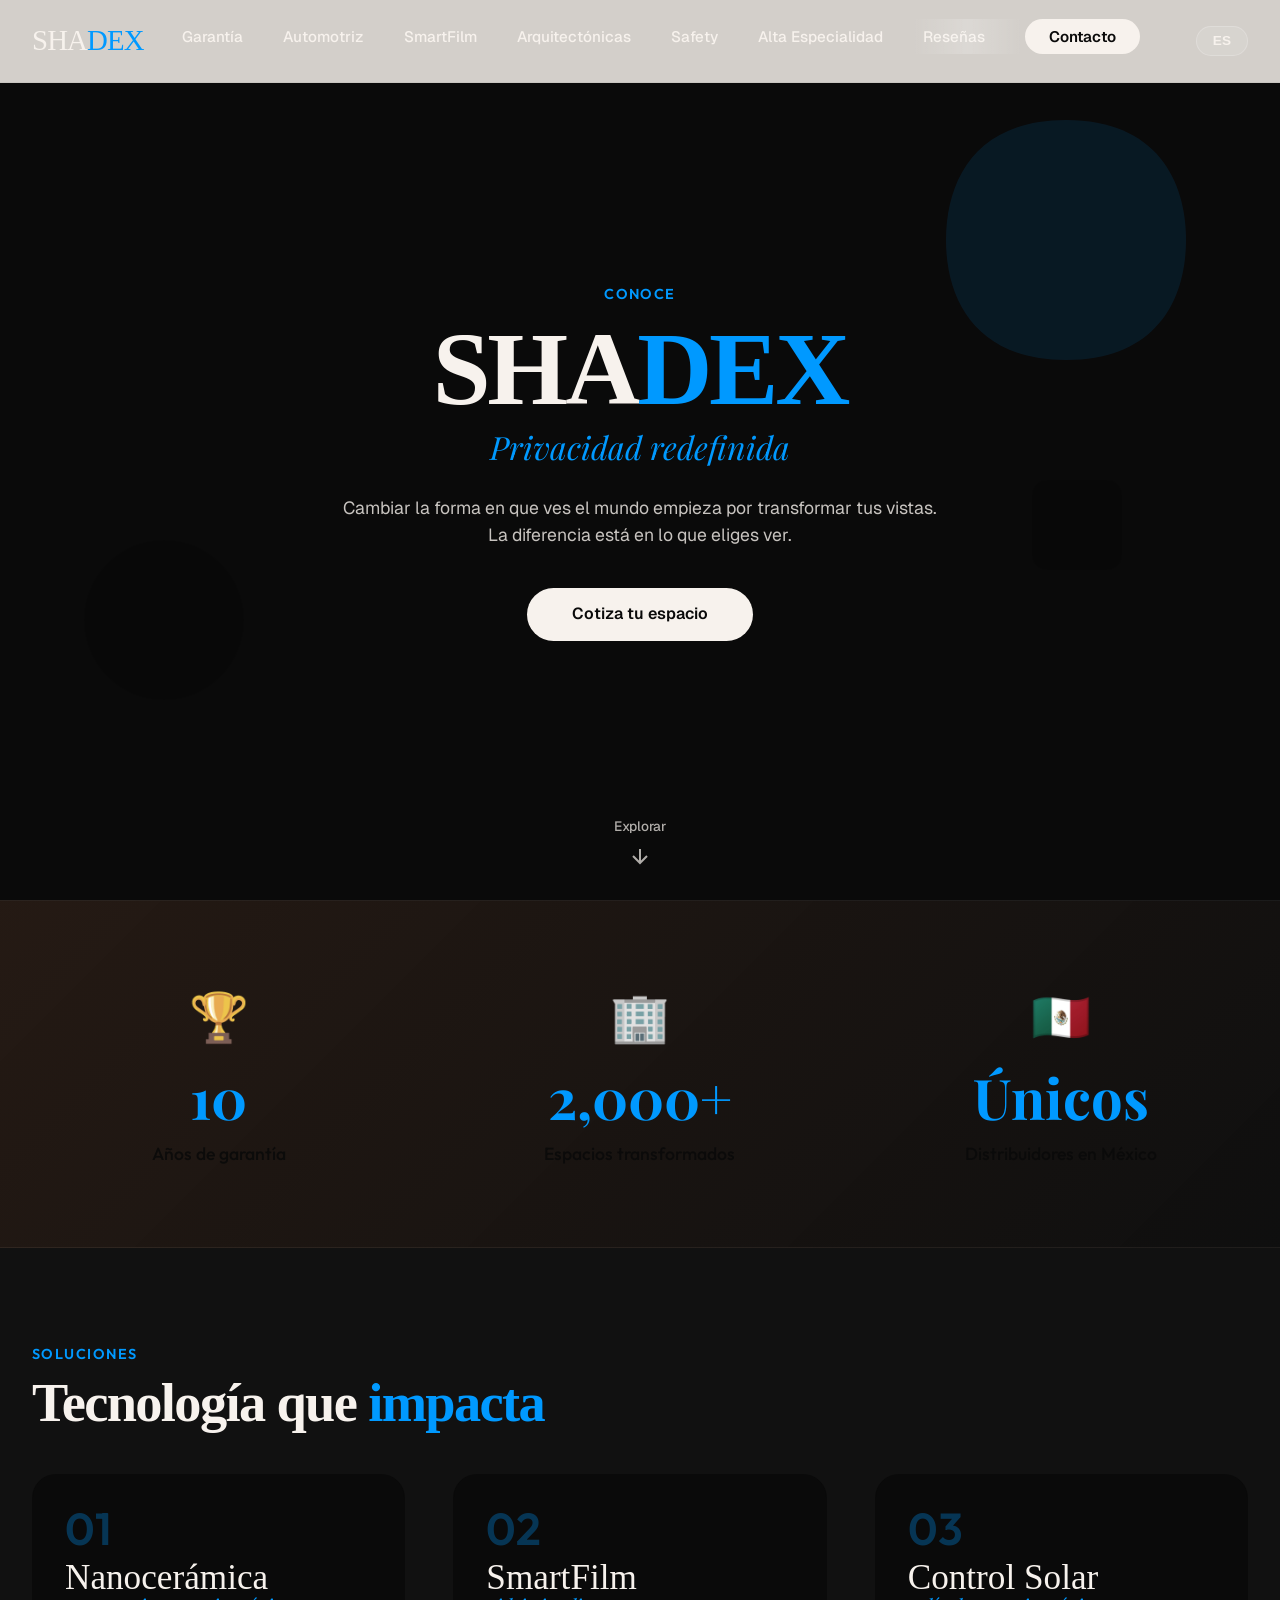
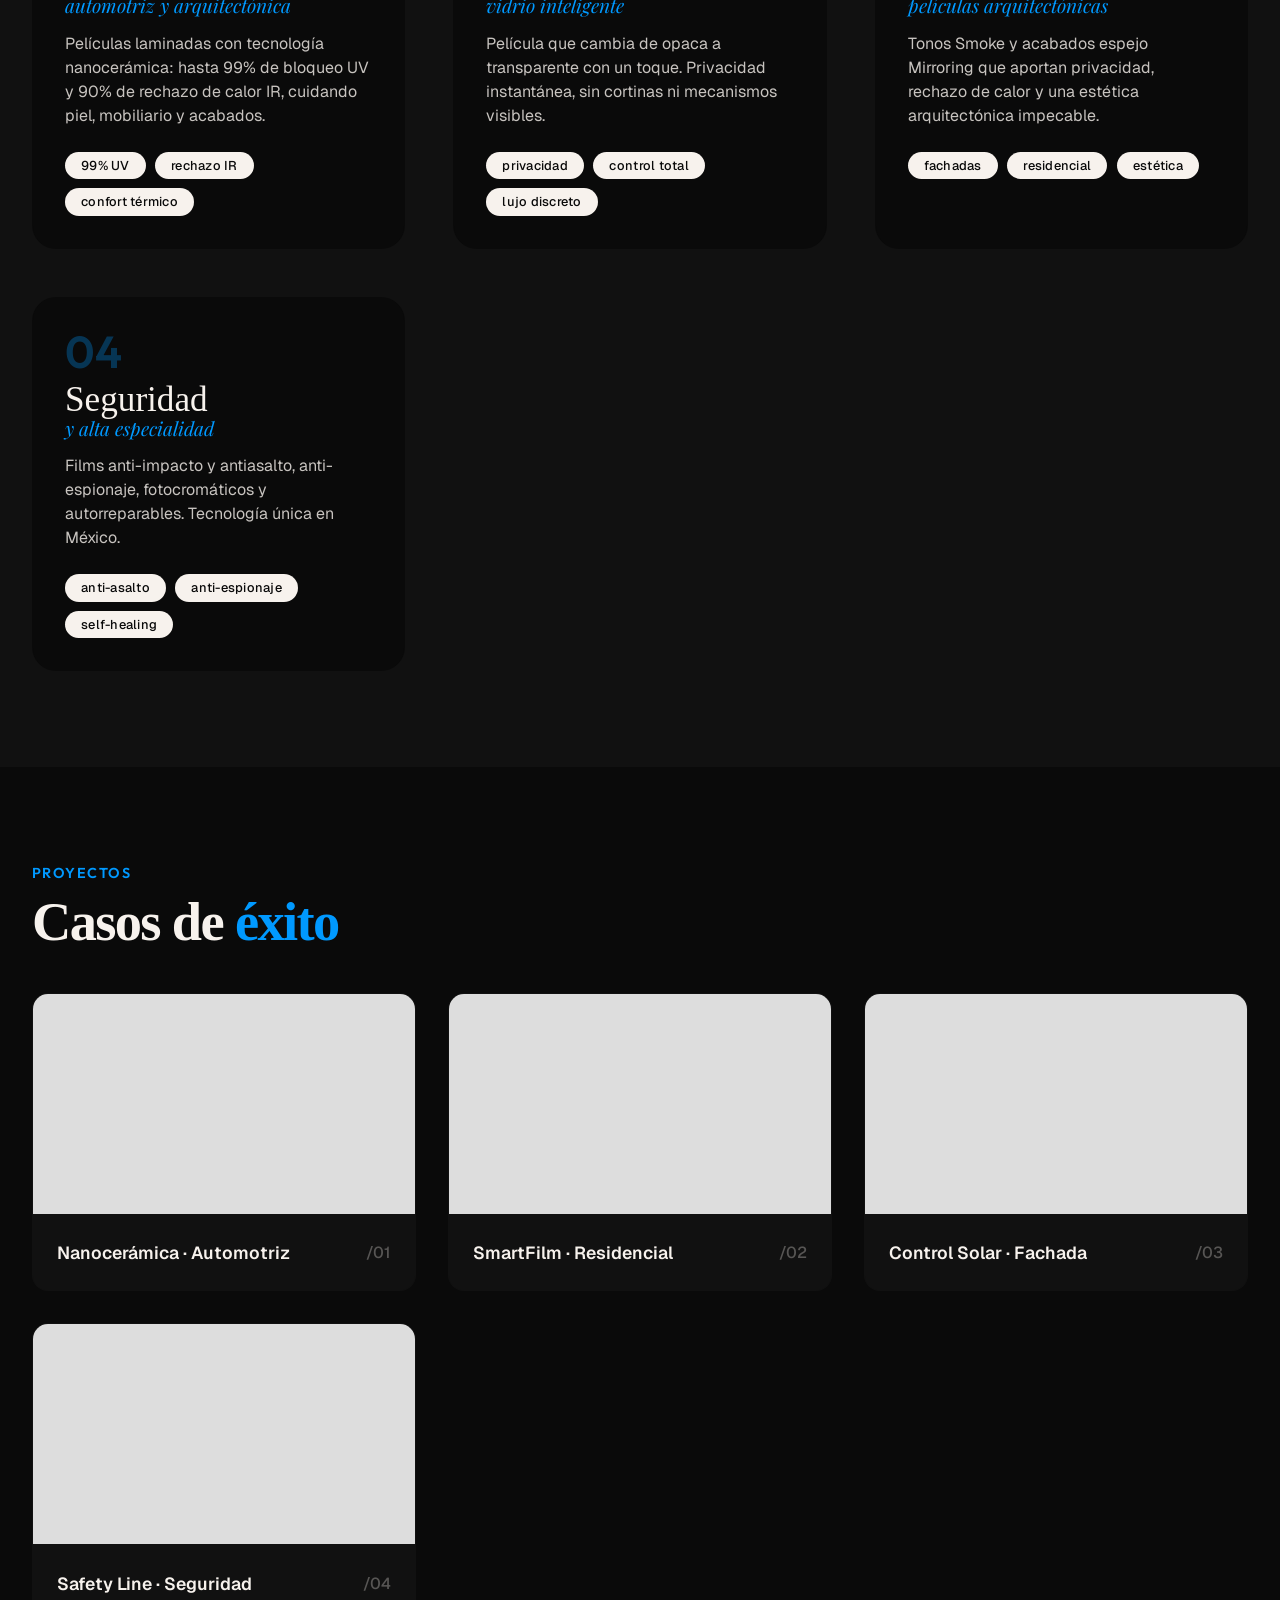
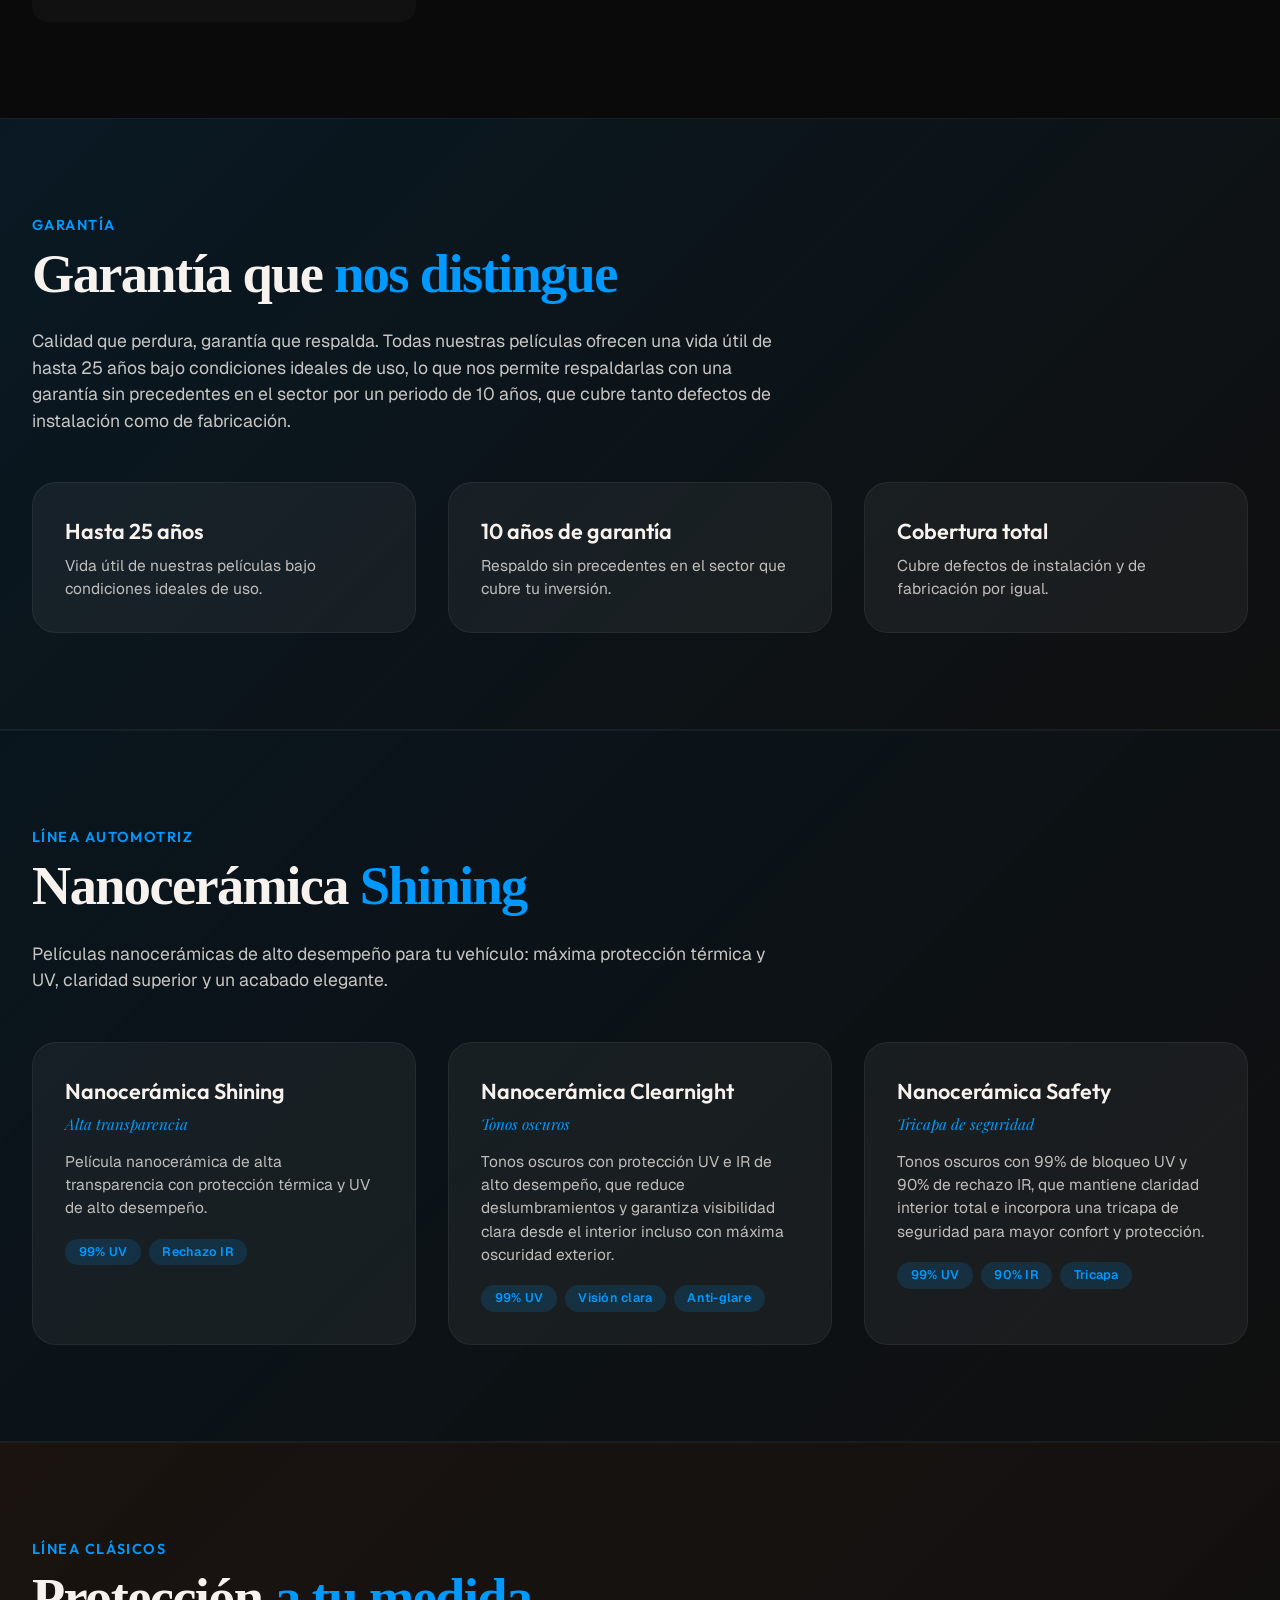
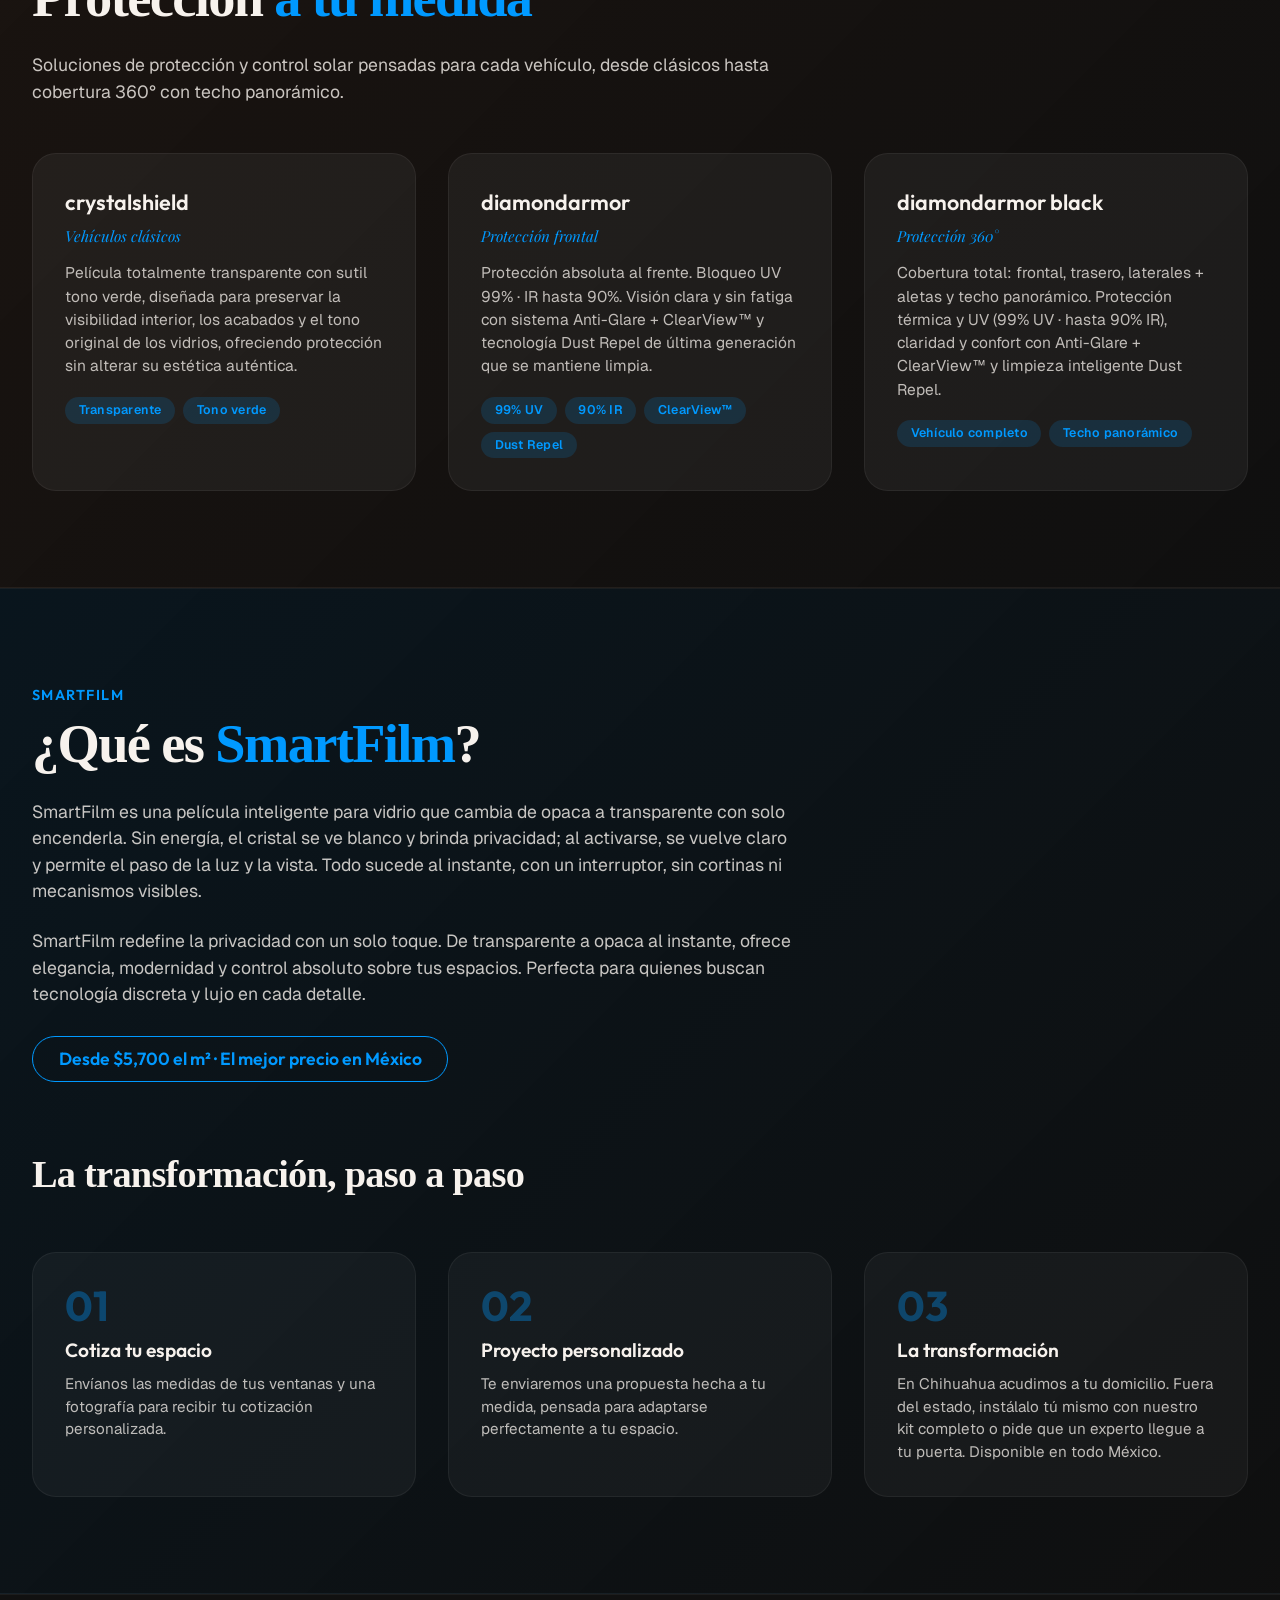
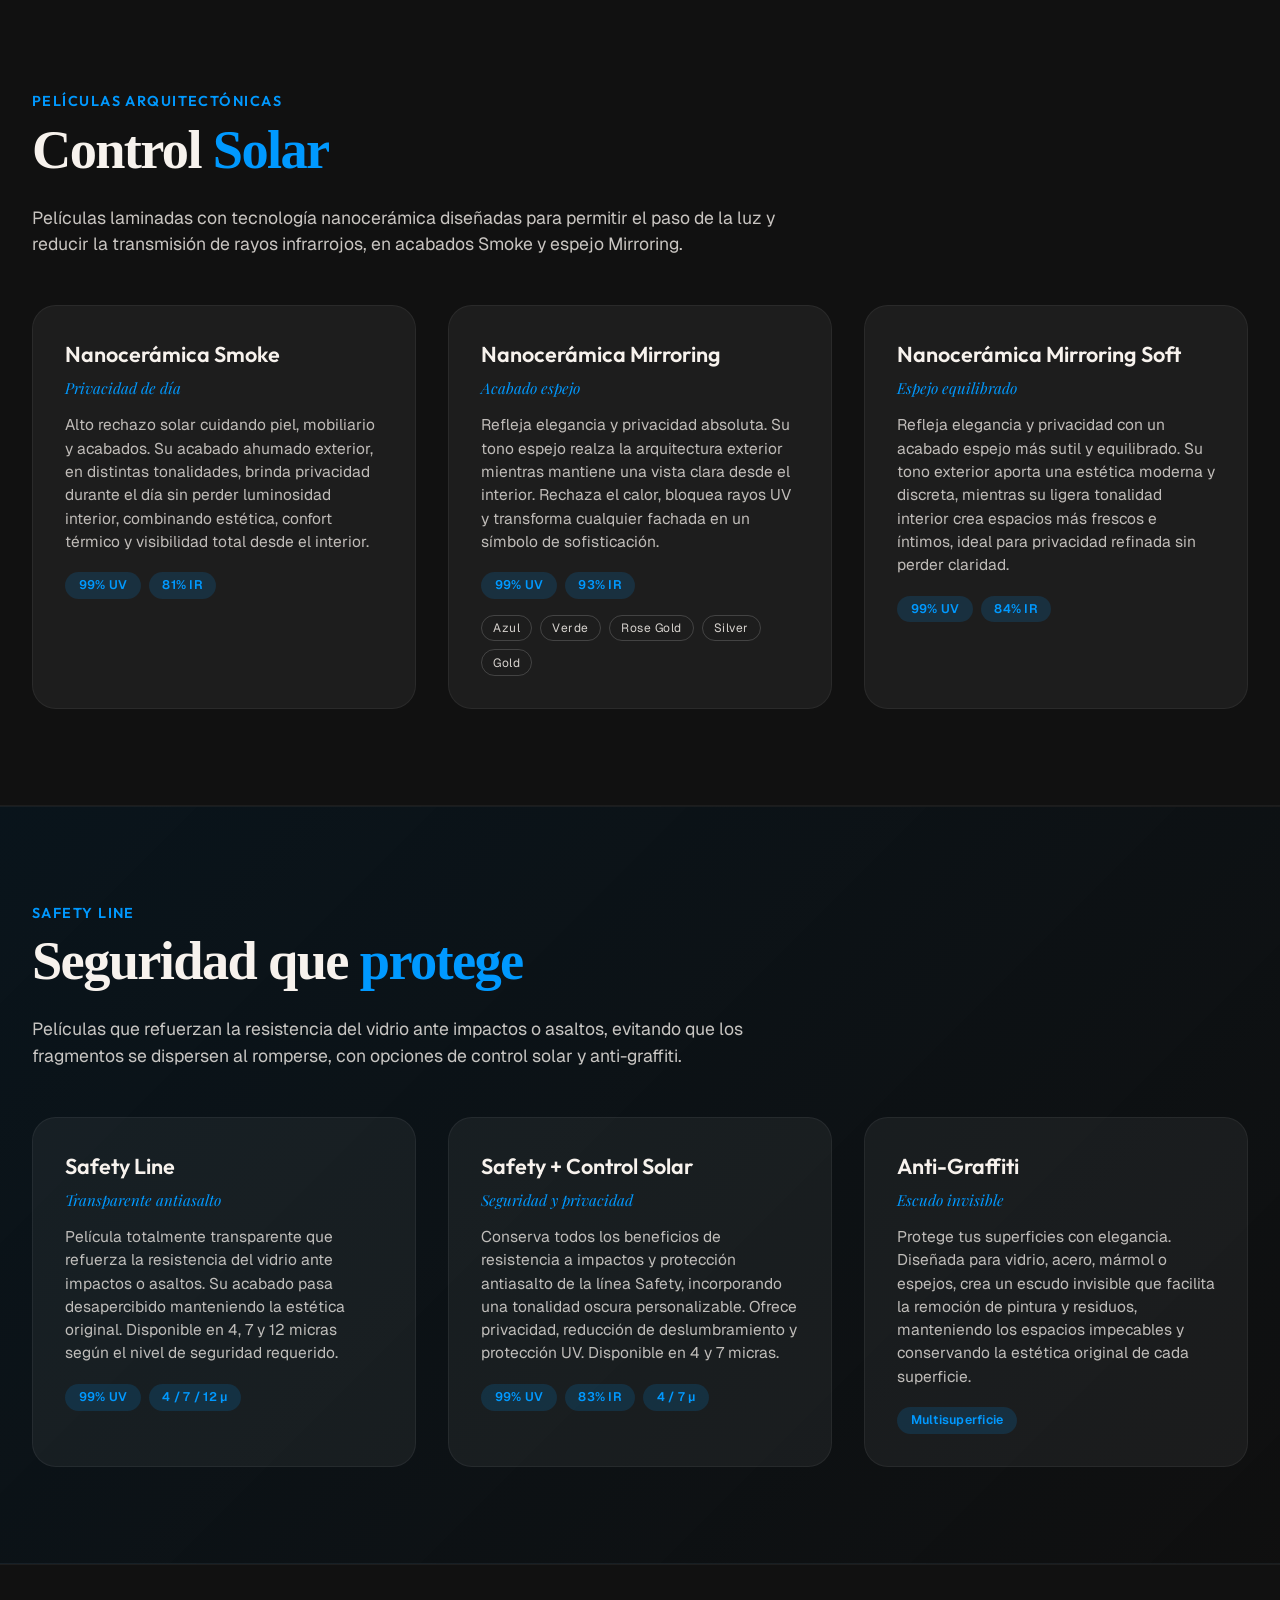
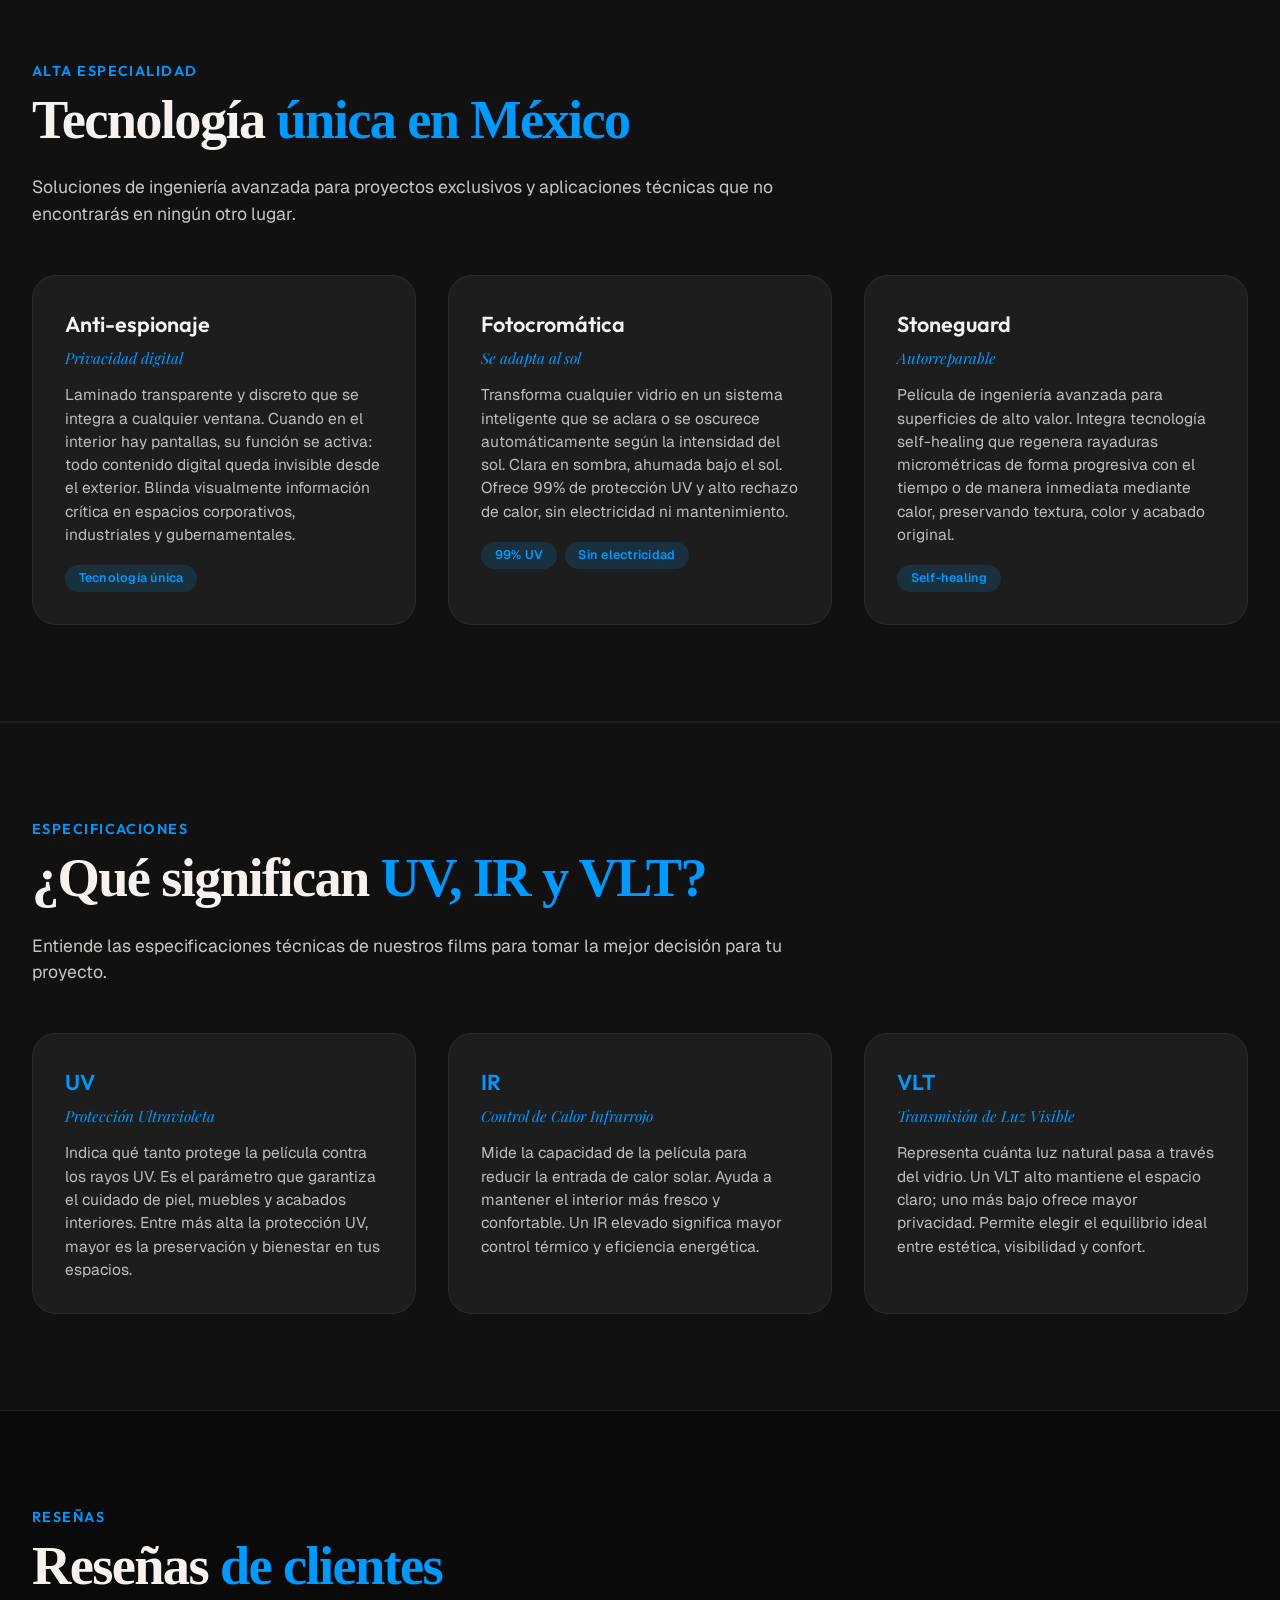
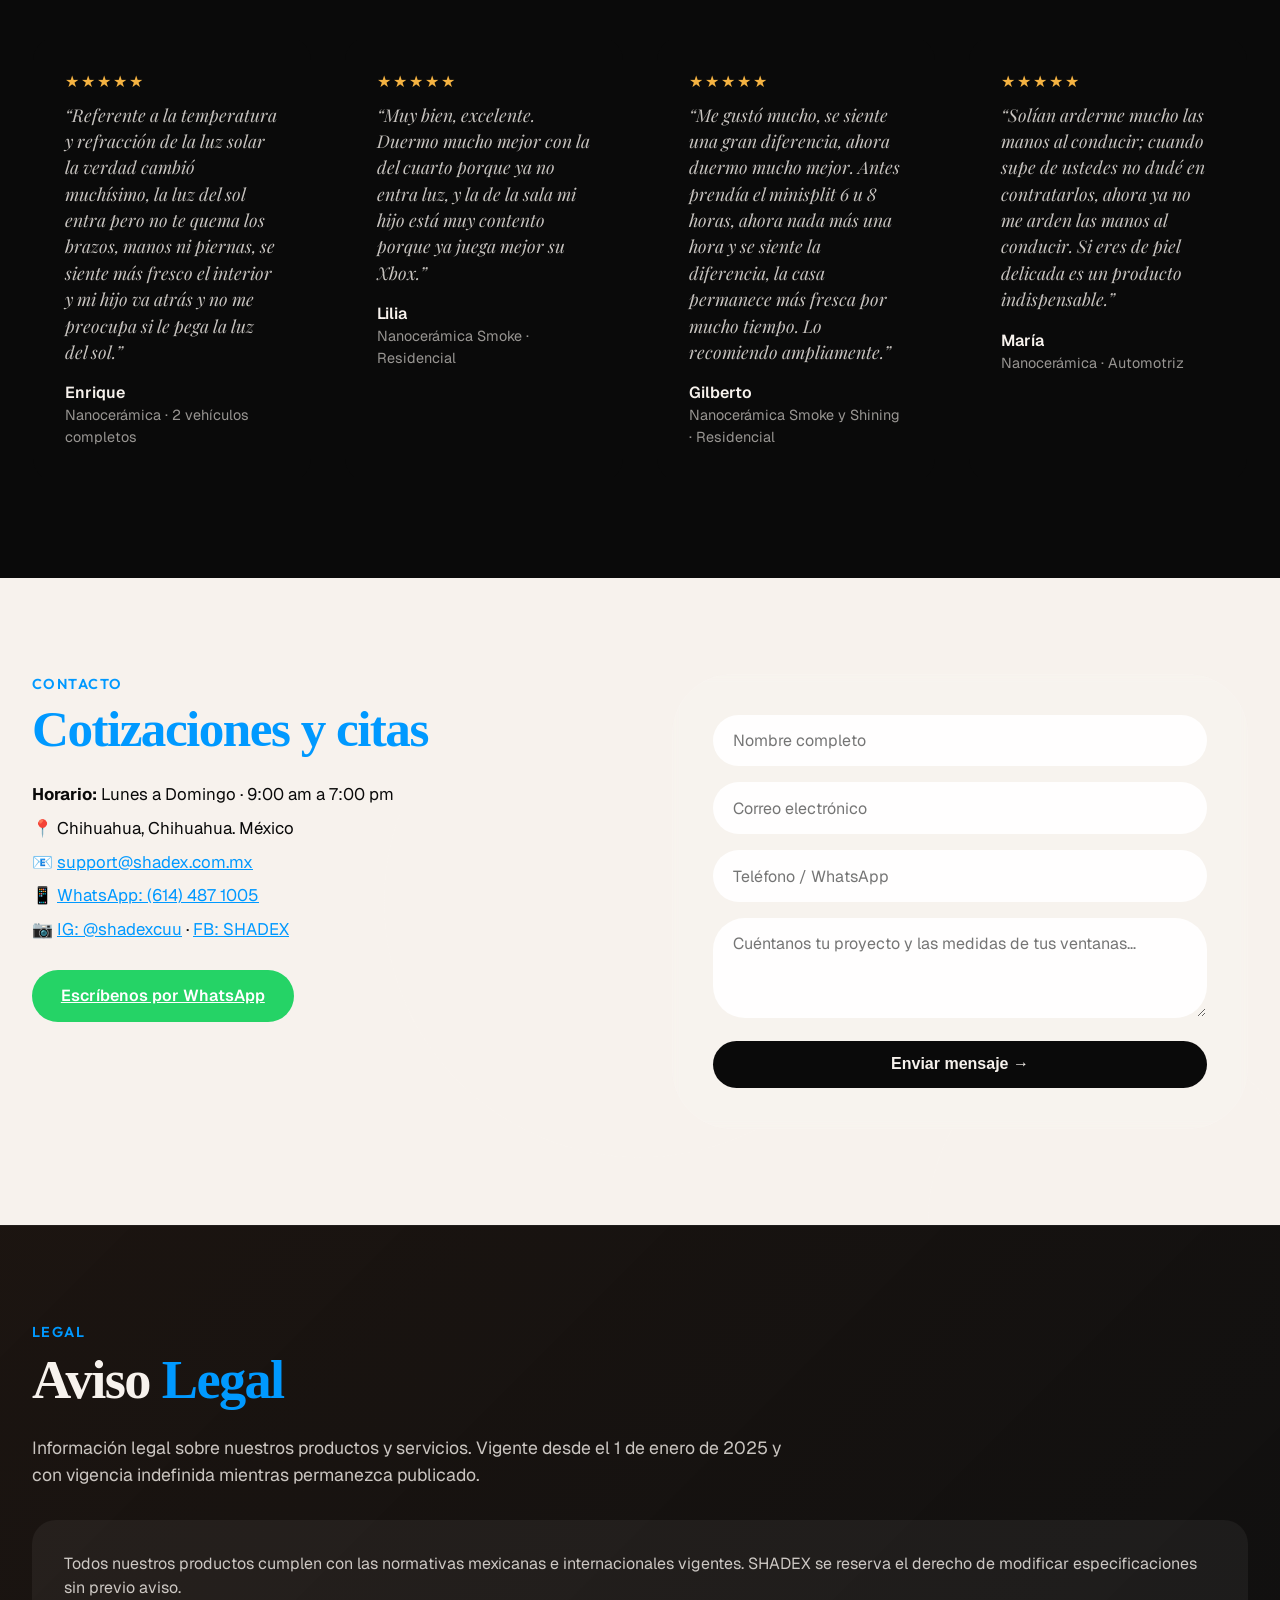
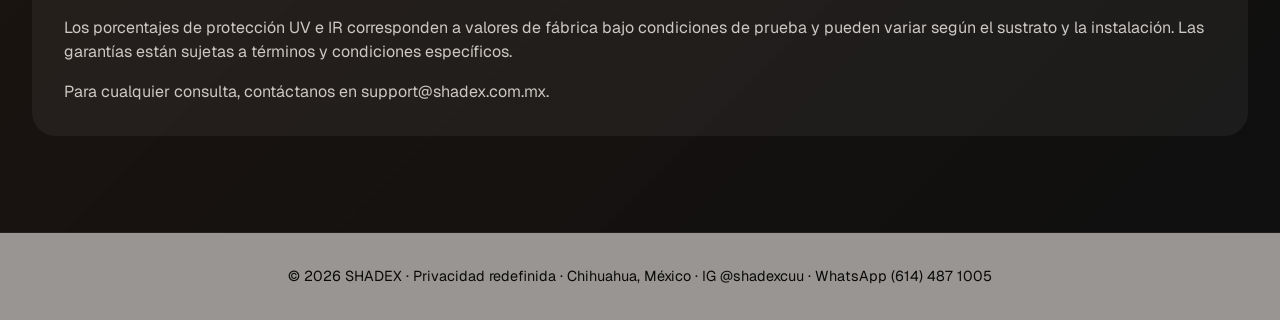
==== commit c56b1c54: "Merge HOME.html content/structure into shadex.html with real bilingual copy Co-Authored-By: Dr Ian <" ====
--- a/ShadexWebPage/shadex.html
+++ b/ShadexWebPage/shadex.html
@@ -3,7 +3,19 @@
 <head>
   <meta charset="UTF-8">
   <meta name="viewport" content="width=device-width, initial-scale=1.0">
-  <title>SHADEX Smart Films México · Líder en tecnología holográfica y Smart Films/Glasses</title>
+  <title>SHADEX · Privacidad Redefinida · Nanocerámica, SmartFilm y Películas de Seguridad en México</title>
+  <meta name="description" content="SHADEX: líderes en películas nanocerámicas automotrices y arquitectónicas, SmartFilm de privacidad, control solar y películas de seguridad. Garantía de 10 años. Únicos distribuidores en México · Chihuahua.">
+  <meta name="keywords" content="nanocerámica, smartfilm, película de privacidad, control solar, polarizado, PPF, película de seguridad, anti-espionaje, fotocromática, Chihuahua, México">
+  <meta name="theme-color" content="#0a0a0a">
+  <link rel="canonical" href="https://shadex.com.mx/">
+  <!-- Open Graph -->
+  <meta property="og:type" content="website">
+  <meta property="og:title" content="SHADEX · Privacidad Redefinida">
+  <meta property="og:description" content="Películas nanocerámicas, SmartFilm de privacidad y control solar con garantía de 10 años. Únicos distribuidores en México.">
+  <meta property="og:locale" content="es_MX">
+  <meta property="og:image" content="HOME_files/2752b22764dad2a325676f4397ac991c.png">
+  <meta name="twitter:card" content="summary_large_image">
+  <link rel="icon" href="data:image/svg+xml,<svg xmlns='http://www.w3.org/2000/svg' viewBox='0 0 100 100'><rect width='100' height='100' rx='20' fill='%230a0a0a'/><text x='50' y='68' font-size='52' font-family='Georgia,serif' fill='%230099ff' text-anchor='middle'>S</text></svg>">
   <!-- Fuentes Google -->
   <link rel="preconnect" href="https://fonts.googleapis.com">
   <link rel="preconnect" href="https://fonts.gstatic.com" crossorigin>
@@ -851,6 +863,173 @@
         transform: translateY(-5px);
       }
     }
+
+    /* ===== SHARED SECTION HELPERS ===== */
+    .section-label {
+      font-family: var(--font-ui);
+      font-weight: 600;
+      font-size: 0.9rem;
+      letter-spacing: 0.1em;
+      text-transform: uppercase;
+      color: var(--color-accent);
+      margin-bottom: 0.5rem;
+    }
+    .sec-title {
+      font-family: var(--font-heading);
+      font-size: clamp(2.2rem, 5vw, 3.4rem);
+      line-height: 1.1;
+      letter-spacing: -0.03em;
+    }
+    .sec-title .accent { color: var(--color-accent); }
+    .sec-text {
+      margin-top: 1.5rem;
+      font-size: 1.1rem;
+      opacity: 0.8;
+      max-width: 760px;
+    }
+
+    /* ===== PRODUCT / SPEC CARDS ===== */
+    .spec-grid {
+      display: grid;
+      grid-template-columns: repeat(auto-fit, minmax(280px, 1fr));
+      gap: 2rem;
+      margin-top: 3rem;
+    }
+    .spec-card {
+      background: rgba(255, 255, 255, 0.05);
+      border-radius: var(--border-radius-lg);
+      padding: 2rem;
+      border: 1px solid rgba(255, 255, 255, 0.06);
+      transition: var(--transition-smooth);
+    }
+    .spec-card:hover {
+      transform: translateY(-6px);
+      box-shadow: 0 20px 40px -12px rgba(0, 0, 0, 0.45);
+      border-color: rgba(0, 153, 255, 0.3);
+    }
+    .spec-card h3 {
+      font-family: var(--font-ui);
+      font-weight: 600;
+      font-size: 1.35rem;
+      margin-bottom: 0.4rem;
+    }
+    .spec-card .sub {
+      font-family: var(--font-display);
+      font-style: italic;
+      color: var(--color-accent);
+      font-size: 0.95rem;
+      display: block;
+      margin-bottom: 0.85rem;
+    }
+    .spec-card p { opacity: 0.75; font-size: 0.97rem; }
+    .spec-badges {
+      display: flex;
+      flex-wrap: wrap;
+      gap: 0.5rem;
+      margin-top: 1.2rem;
+    }
+    .spec-badges span {
+      background: rgba(0, 153, 255, 0.15);
+      color: var(--color-accent);
+      padding: 0.25rem 0.85rem;
+      border-radius: var(--border-radius-full);
+      font-size: 0.78rem;
+      font-weight: 600;
+      letter-spacing: 0.02em;
+    }
+    .tone-dots {
+      display: flex;
+      flex-wrap: wrap;
+      gap: 0.5rem;
+      margin-top: 1rem;
+    }
+    .tone-dots span {
+      font-size: 0.75rem;
+      border: 1px solid rgba(255, 255, 255, 0.2);
+      padding: 0.2rem 0.7rem;
+      border-radius: var(--border-radius-full);
+      opacity: 0.85;
+      letter-spacing: 0.04em;
+    }
+    .price-tag {
+      display: inline-block;
+      margin-top: 1.8rem;
+      font-family: var(--font-ui);
+      font-weight: 600;
+      font-size: 1.1rem;
+      color: var(--color-accent);
+      border: 1px solid var(--color-accent);
+      padding: 0.55rem 1.6rem;
+      border-radius: var(--border-radius-full);
+    }
+
+    /* ===== PROCESS STEPS ===== */
+    .process-grid {
+      display: grid;
+      grid-template-columns: repeat(auto-fit, minmax(260px, 1fr));
+      gap: 2rem;
+      margin-top: 3rem;
+    }
+    .process-step {
+      background: rgba(255, 255, 255, 0.04);
+      border-radius: var(--border-radius-lg);
+      padding: 2rem;
+      border: 1px solid rgba(255, 255, 255, 0.06);
+      transition: var(--transition-smooth);
+    }
+    .process-step:hover { transform: translateY(-6px); }
+    .process-step .num {
+      font-family: var(--font-ui);
+      font-weight: 700;
+      font-size: 2.6rem;
+      line-height: 1;
+      color: var(--color-accent);
+      opacity: 0.35;
+    }
+    .process-step h3 {
+      font-family: var(--font-ui);
+      font-weight: 600;
+      font-size: 1.2rem;
+      margin: 0.6rem 0 0.5rem;
+    }
+    .process-step p { opacity: 0.75; font-size: 0.95rem; }
+
+    /* ===== EXTRA SECTION BACKGROUNDS ===== */
+    .automotriz,
+    .clasicos,
+    .arquitectonicas,
+    .safety,
+    .alta-especialidad {
+      padding: 6rem 0;
+      border-top: 1px solid rgba(255, 255, 255, 0.05);
+      border-bottom: 1px solid rgba(255, 255, 255, 0.05);
+    }
+    .automotriz { background: linear-gradient(135deg, rgba(0, 153, 255, 0.08) 0%, rgba(16, 16, 16, 0.9) 100%); }
+    .clasicos { background: linear-gradient(135deg, rgba(98, 62, 42, 0.18) 0%, rgba(16, 16, 16, 0.9) 100%); }
+    .arquitectonicas { background: var(--color-background-alt); }
+    .safety { background: linear-gradient(135deg, rgba(0, 153, 255, 0.07) 0%, rgba(16, 16, 16, 0.9) 100%); }
+    .alta-especialidad { background: var(--color-background-alt); }
+
+    /* ===== CONTACT EXTRAS ===== */
+    .contact-list {
+      margin-top: 1.5rem;
+      line-height: 2;
+      font-size: 1.05rem;
+    }
+    .contact-list a { color: var(--color-accent); }
+    .whatsapp-cta {
+      display: inline-flex;
+      align-items: center;
+      gap: 0.5rem;
+      margin-top: 1.5rem;
+      background: #25D366;
+      color: #fff !important;
+      padding: 0.85rem 1.8rem;
+      border-radius: var(--border-radius-full);
+      font-weight: 600;
+      transition: var(--transition-smooth);
+    }
+    .whatsapp-cta:hover { transform: scale(1.03); box-shadow: 0 10px 30px -8px rgba(37, 211, 102, 0.5); }
   </style>
 </head>
 <body>
@@ -870,15 +1049,13 @@
     <span></span><span></span><span></span>
   </button>
   <ul class="nav-links">
-    <li><a href="#estadisticas" data-es="Estadísticas" data-en="Statistics">Estadísticas</a></li>
-    <li><a href="#servicios" data-es="Soluciones" data-en="Solutions">Soluciones</a></li>
-    <li><a href="#portafolio" data-es="Proyectos" data-en="Projects">Proyectos</a></li>
-    <li><a href="#nosotros" data-es="Nosotros" data-en="About">Nosotros</a></li>
     <li><a href="#garantia" data-es="Garantía" data-en="Warranty">Garantía</a></li>
-    <li><a href="#nanoceramica" data-es="Nanocerámica" data-en="Nanoceramic">Nanocerámica</a></li>
-    <li><a href="#smartfilm" data-es="Smart Film" data-en="Smart Film">Smart Film</a></li>
-    <li><a href="#catalogo" data-es="Catálogo" data-en="Catalog">Catálogo</a></li>
-    <li><a href="#uv-ir-vlt" data-es="Especificaciones" data-en="Specs">Especificaciones</a></li>
+    <li><a href="#automotriz" data-es="Automotriz" data-en="Automotive">Automotriz</a></li>
+    <li><a href="#smartfilm" data-es="SmartFilm" data-en="SmartFilm">SmartFilm</a></li>
+    <li><a href="#arquitectonicas" data-es="Arquitectónicas" data-en="Architectural">Arquitectónicas</a></li>
+    <li><a href="#safety" data-es="Safety" data-en="Safety">Safety</a></li>
+    <li><a href="#alta-especialidad" data-es="Alta Especialidad" data-en="Premium">Alta Especialidad</a></li>
+    <li><a href="#resenas" data-es="Reseñas" data-en="Reviews">Reseñas</a></li>
     <li><a href="#contacto" class="nav-cta" data-es="Contacto" data-en="Contact">Contacto</a></li>
     <li><button class="lang-toggle" onclick="toggleLanguage()">ES</button></li>
   </ul>
@@ -887,7 +1064,7 @@
 <!-- ===== HERO ===== -->
 <section class="hero">
   <video class="hero-video" id="heroVideo" autoplay muted loop playsinline></video>
-  
+
   <!-- Decorative SVG Elements -->
   <div class="decorative-shape shape-1">
     <svg viewBox="0 0 200 200" xmlns="http://www.w3.org/2000/svg">
@@ -904,14 +1081,15 @@
       <rect x="20" y="20" width="60" height="60" rx="10" />
     </svg>
   </div>
-  
+
   <div class="hero-content">
-    <h1 data-es="SHADEX MÉXICO" data-en="SHADEX MEXICO">SHA<span>DEX</span><br>MÉXICO</h1>
-    <div class="hero-sub" data-es="Tecnología holográfica que transforma espacios" data-en="Holographic technology that transforms spaces">Tecnología holográfica que transforma espacios</div>
-    <p class="hero-desc" data-es="Líderes en películas inteligentes, pantallas holográficas y mallas LED. Innovación que redefine la arquitectura, el retail y la experiencia visual." data-en="Leaders in smart films, holographic displays and LED meshes. Innovation that redefines architecture, retail and visual experience.">Líderes en películas inteligentes, pantallas holográficas y mallas LED. Innovación que redefine la arquitectura, el retail y la experiencia visual.</p>
-    <a href="#contacto" class="hero-cta" data-es="Cotiza tu proyecto" data-en="Get a quote">Cotiza tu proyecto</a>
-  </div>
-  <a href="#servicios" class="scroll-to-explore">
+    <div class="section-label" style="margin-bottom:1rem;" data-es="Conoce" data-en="Discover">Conoce</div>
+    <h1>SHA<span>DEX</span></h1>
+    <div class="hero-sub" data-es="Privacidad redefinida" data-en="Privacy redefined">Privacidad redefinida</div>
+    <p class="hero-desc" data-es="Cambiar la forma en que ves el mundo empieza por transformar tus vistas. La diferencia está en lo que eliges ver." data-en="Changing the way you see the world starts by transforming your views. The difference is in what you choose to see.">Cambiar la forma en que ves el mundo empieza por transformar tus vistas. La diferencia está en lo que eliges ver.</p>
+    <a href="#contacto" class="hero-cta" data-es="Cotiza tu espacio" data-en="Get a quote">Cotiza tu espacio</a>
+  </div>
+  <a href="#estadisticas" class="scroll-to-explore">
     <span data-es="Explorar" data-en="Explore">Explorar</span>
     <svg class="scroll-arrow" viewBox="0 0 24 24" fill="none" stroke="currentColor" stroke-width="2">
       <path d="M12 5v14M5 12l7 7 7-7"/>
@@ -925,12 +1103,12 @@
     <div class="stats-grid">
       <div class="stat-item">
         <div class="stat-icon">🏆</div>
-        <div class="stat-number" data-es="10" data-en="10">10</div>
+        <div class="stat-number">10</div>
         <div class="stat-label" data-es="Años de garantía" data-en="Years warranty">Años de garantía</div>
       </div>
       <div class="stat-item">
         <div class="stat-icon">🏢</div>
-        <div class="stat-number" data-es="2,000+" data-en="2,000+">2,000+</div>
+        <div class="stat-number">2,000+</div>
         <div class="stat-label" data-es="Espacios transformados" data-en="Spaces transformed">Espacios transformados</div>
       </div>
       <div class="stat-item">
@@ -942,58 +1120,54 @@
   </div>
 </section>
 
-<!-- ===== SERVICIOS ===== -->
-<section class="services" id="servicios">
+<!-- ===== SOLUCIONES ===== -->
+<section class="services" id="soluciones">
   <div class="container">
     <div class="section-label" data-es="Soluciones" data-en="Solutions">Soluciones</div>
-    <h2 style="font-family:var(--font-heading); font-size:clamp(2.2rem,5vw,3.4rem); line-height:1.1; letter-spacing:-0.03em;"><span data-es="Tecnología que" data-en="Technology that">Tecnología que</span> <span style="color:var(--color-accent);" data-es="impacta" data-en="impacts">impacta</span></h2>
+    <h2 class="sec-title"><span data-es="Tecnología que" data-en="Technology that">Tecnología que</span> <span class="accent" data-es="impacta" data-en="impacts">impacta</span></h2>
     <div class="services-grid">
 
-      <!-- Smart Film -->
       <div class="service-card">
         <div class="service-number">01</div>
-        <div class="service-title">Smart Film <small data-es="vidrio inteligente" data-en="smart glass">vidrio inteligente</small></div>
-        <p class="service-desc" data-es="Película conmutável que pasa de opaca a transparente con electricidad. Privacidad instantánea, proyección y control con app." data-en="Switchable film that goes from opaque to transparent with electricity. Instant privacy, projection and app control.">Película conmutável que pasa de opaca a transparente con electricidad. Privacidad instantánea, proyección y control con app.</p>
+        <div class="service-title"><span data-es="Nanocerámica" data-en="Nanoceramic">Nanocerámica</span> <small data-es="automotriz y arquitectónica" data-en="automotive & architectural">automotriz y arquitectónica</small></div>
+        <p class="service-desc" data-es="Películas laminadas con tecnología nanocerámica: hasta 99% de bloqueo UV y 90% de rechazo de calor IR, cuidando piel, mobiliario y acabados." data-en="Laminated films with nanoceramic technology: up to 99% UV blocking and 90% IR heat rejection, protecting skin, furniture and finishes.">Películas laminadas con tecnología nanocerámica: hasta 99% de bloqueo UV y 90% de rechazo de calor IR, cuidando piel, mobiliario y acabados.</p>
+        <div class="service-tags">
+          <span data-es="99% UV" data-en="99% UV">99% UV</span>
+          <span data-es="rechazo IR" data-en="IR rejection">rechazo IR</span>
+          <span data-es="confort térmico" data-en="thermal comfort">confort térmico</span>
+        </div>
+      </div>
+
+      <div class="service-card">
+        <div class="service-number">02</div>
+        <div class="service-title">SmartFilm <small data-es="vidrio inteligente" data-en="smart glass">vidrio inteligente</small></div>
+        <p class="service-desc" data-es="Película que cambia de opaca a transparente con un toque. Privacidad instantánea, sin cortinas ni mecanismos visibles." data-en="Film that switches from opaque to clear with one touch. Instant privacy, no curtains or visible mechanisms.">Película que cambia de opaca a transparente con un toque. Privacidad instantánea, sin cortinas ni mecanismos visibles.</p>
         <div class="service-tags">
           <span data-es="privacidad" data-en="privacy">privacidad</span>
-          <span data-es="proyección" data-en="projection">proyección</span>
-          <span data-es="IoT" data-en="IoT">IoT</span>
+          <span data-es="control total" data-en="full control">control total</span>
+          <span data-es="lujo discreto" data-en="discreet luxury">lujo discreto</span>
         </div>
       </div>
 
-      <!-- Holographic Screen -->
-      <div class="service-card">
-        <div class="service-number">02</div>
-        <div class="service-title" data-es="Pantalla Holográfica" data-en="Holographic Screen">Pantalla Holográfica <small data-es="3D sin gafas" data-en="3D glasses-free">3D sin gafas</small></div>
-        <p class="service-desc" data-es="Visualiza contenido en el aire con transparencia total. Ideal para exhibidores, museos y retail premium." data-en="Visualize content in the air with total transparency. Ideal for exhibitors, museums and premium retail.">Visualiza contenido en el aire con transparencia total. Ideal para exhibidores, museos y retail premium.</p>
-        <div class="service-tags">
-          <span data-es="holografía" data-en="holography">holografía</span>
-          <span data-es="transparente" data-en="transparent">transparente</span>
-          <span data-es="interactivo" data-en="interactive">interactivo</span>
-        </div>
-      </div>
-
-      <!-- Mesh Holographic -->
       <div class="service-card">
         <div class="service-number">03</div>
-        <div class="service-title" data-es="Mesh Holográfico" data-en="Holographic Mesh">Mesh Holográfico <small data-es="LED transparente" data-en="transparent LED">LED transparente</small></div>
-        <p class="service-desc" data-es="Malla de LED de alta transparencia para fachadas y escaparates. Contenido dinámico sin perder la visión del interior." data-en="High transparency LED mesh for facades and storefronts. Dynamic content without losing interior visibility.">Malla de LED de alta transparencia para fachadas y escaparates. Contenido dinámico sin perder la visión del interior.</p>
+        <div class="service-title"><span data-es="Control Solar" data-en="Solar Control">Control Solar</span> <small data-es="películas arquitectónicas" data-en="architectural films">películas arquitectónicas</small></div>
+        <p class="service-desc" data-es="Tonos Smoke y acabados espejo Mirroring que aportan privacidad, rechazo de calor y una estética arquitectónica impecable." data-en="Smoke tones and mirror finishes that provide privacy, heat rejection and a flawless architectural aesthetic.">Tonos Smoke y acabados espejo Mirroring que aportan privacidad, rechazo de calor y una estética arquitectónica impecable.</p>
         <div class="service-tags">
-          <span data-es="fachada" data-en="facade">fachada</span>
-          <span data-es="retail" data-en="retail">retail</span>
-          <span data-es="alto impacto" data-en="high impact">alto impacto</span>
+          <span data-es="fachadas" data-en="facades">fachadas</span>
+          <span data-es="residencial" data-en="residential">residencial</span>
+          <span data-es="estética" data-en="aesthetics">estética</span>
         </div>
       </div>
 
-      <!-- Automotive -->
       <div class="service-card">
         <div class="service-number">04</div>
-        <div class="service-title">Automotive Films <small data-es="protección y estilo" data-en="protection and style">protección y estilo</small></div>
-        <p class="service-desc" data-es="PPF, polarizado, vinilos cromados y películas de seguridad. Cuida tu vehículo con la mejor tecnología del mercado." data-en="PPF, tint, chrome vinyls and security films. Protect your vehicle with the best market technology.">PPF, polarizado, vinilos cromados y películas de seguridad. Cuida tu vehículo con la mejor tecnología del mercado.</p>
+        <div class="service-title"><span data-es="Seguridad" data-en="Security">Seguridad</span> <small data-es="y alta especialidad" data-en="& premium tech">y alta especialidad</small></div>
+        <p class="service-desc" data-es="Films anti-impacto y antiasalto, anti-espionaje, fotocromáticos y autorreparables. Tecnología única en México." data-en="Anti-impact and anti-assault films, anti-espionage, photochromic and self-healing. Unique technology in Mexico.">Films anti-impacto y antiasalto, anti-espionaje, fotocromáticos y autorreparables. Tecnología única en México.</p>
         <div class="service-tags">
-          <span>PPF</span>
-          <span data-es="polarizado" data-en="tint">polarizado</span>
-          <span data-es="personalización" data-en="customization">personalización</span>
+          <span data-es="anti-asalto" data-en="anti-assault">anti-asalto</span>
+          <span data-es="anti-espionaje" data-en="anti-spy">anti-espionaje</span>
+          <span data-es="self-healing" data-en="self-healing">self-healing</span>
         </div>
       </div>
 
@@ -1002,16 +1176,16 @@
 </section>
 
 <!-- ===== PORTAFOLIO ===== -->
-<section class="portfolio" id="portafolio">
+<section class="portfolio" id="proyectos">
   <div class="container">
     <div class="section-label" data-es="Proyectos" data-en="Projects">Proyectos</div>
-    <h2 style="font-family:var(--font-heading); font-size:clamp(2.2rem,5vw,3.4rem); line-height:1.1; letter-spacing:-0.03em;"><span data-es="Casos de" data-en="Success">Casos de</span> <span style="color:var(--color-accent);" data-es="éxito" data-en="Stories">éxito</span></h2>
+    <h2 class="sec-title"><span data-es="Casos de" data-en="Success">Casos de</span> <span class="accent" data-es="éxito" data-en="Stories">éxito</span></h2>
     <div class="portfolio-grid">
 
       <div class="portfolio-item">
         <video class="portfolio-video" id="portfolioVideo1" autoplay muted loop playsinline></video>
         <div class="info">
-          <span class="title" data-es="Smart Film · Oficinas" data-en="Smart Film · Offices">Smart Film · Oficinas</span>
+          <span class="title" data-es="Nanocerámica · Automotriz" data-en="Nanoceramic · Automotive">Nanocerámica · Automotriz</span>
           <span class="number">/01</span>
         </div>
       </div>
@@ -1019,7 +1193,7 @@
       <div class="portfolio-item">
         <video class="portfolio-video" id="portfolioVideo2" autoplay muted loop playsinline></video>
         <div class="info">
-          <span class="title" data-es="Holografía · Museo" data-en="Holography · Museum">Holografía · Museo</span>
+          <span class="title" data-es="SmartFilm · Residencial" data-en="SmartFilm · Residential">SmartFilm · Residencial</span>
           <span class="number">/02</span>
         </div>
       </div>
@@ -1027,7 +1201,7 @@
       <div class="portfolio-item">
         <video class="portfolio-video" id="portfolioVideo3" autoplay muted loop playsinline></video>
         <div class="info">
-          <span class="title" data-es="Mesh LED · Fachada" data-en="Mesh LED · Facade">Mesh LED · Fachada</span>
+          <span class="title" data-es="Control Solar · Fachada" data-en="Solar Control · Facade">Control Solar · Fachada</span>
           <span class="number">/03</span>
         </div>
       </div>
@@ -1035,7 +1209,7 @@
       <div class="portfolio-item">
         <video class="portfolio-video" id="portfolioVideo4" autoplay muted loop playsinline></video>
         <div class="info">
-          <span class="title" data-es="PPF · Auto deportivo" data-en="PPF · Sports Car">PPF · Auto deportivo</span>
+          <span class="title" data-es="Safety Line · Seguridad" data-en="Safety Line · Security">Safety Line · Seguridad</span>
           <span class="number">/04</span>
         </div>
       </div>
@@ -1044,72 +1218,264 @@
   </div>
 </section>
 
-<!-- ===== ABOUT ===== -->
-<section class="about" id="nosotros">
+<!-- ===== GARANTÍA SHADEX ===== -->
+<section class="warranty" id="garantia">
   <div class="container">
-    <div class="about-grid">
-      <div>
-        <div class="section-label" data-es="Nosotros" data-en="About">Nosotros</div>
-        <h2><span data-es="Innovación que" data-en="Innovation that">Innovación que</span> <span style="color:var(--color-accent);" data-es="transforma" data-en="transforms">transforma</span> <span data-es="realidades" data-en="realities">realidades</span></h2>
-        <p style="margin-top:1.5rem;" data-es="En Smart Films México combinamos la ingeniería de materiales con el diseño visual para ofrecer soluciones que antes solo existían en la ciencia ficción. Somos el aliado tecnológico para arquitectos, diseñadores, retailers y amantes del automóvil." data-en="At Smart Films Mexico we combine materials engineering with visual design to offer solutions that previously only existed in science fiction. We are the technological ally for architects, designers, retailers and car enthusiasts.">En Smart Films México combinamos la ingeniería de materiales con el diseño visual para ofrecer soluciones que antes solo existían en la ciencia ficción. Somos el aliado tecnológico para arquitectos, diseñadores, retailers y amantes del automóvil.</p>
-        <div class="about-tags">
-          <span data-es="+100 proyectos" data-en="+100 projects">+100 proyectos</span>
-          <span data-es="+50 clientes" data-en="+50 clients">+50 clientes</span>
-          <span data-es="presencia nacional" data-en="national presence">presencia nacional</span>
-          <span data-es="garantía 5 años" data-en="5 year warranty">garantía 5 años</span>
-        </div>
-      </div>
-      <div style="display:flex; flex-direction:column; gap:0.8rem;">
-        <div style="background:rgba(255,255,255,0.05); border-radius:var(--border-radius-lg); padding:1.5rem;">
-          <h3 style="font-family:var(--font-ui); font-weight:600; font-size:1.4rem;">📐 <span data-es="Arquitectura" data-en="Architecture">Arquitectura</span></h3>
-          <p style="opacity:0.7;" data-es="Vidrios inteligentes que se adaptan a la luz y a la privacidad." data-en="Smart glass that adapts to light and privacy.">Vidrios inteligentes que se adaptan a la luz y a la privacidad.</p>
-        </div>
-        <div style="background:rgba(255,255,255,0.05); border-radius:var(--border-radius-lg); padding:1.5rem;">
-          <h3 style="font-family:var(--font-ui); font-weight:600; font-size:1.4rem;">🛍️ <span data-es="Retail & Exhibición" data-en="Retail & Exhibition">Retail & Exhibición</span></h3>
-          <p style="opacity:0.7;" data-es="Pantallas holográficas que capturan la atención y venden experiencias." data-en="Holographic displays that capture attention and sell experiences.">Pantallas holográficas que capturan la atención y venden experiencias.</p>
-        </div>
-        <div style="background:rgba(255,255,255,0.05); border-radius:var(--border-radius-lg); padding:1.5rem;">
-          <h3 style="font-family:var(--font-ui); font-weight:600; font-size:1.4rem;">🚗 <span data-es="Automotriz" data-en="Automotive">Automotriz</span></h3>
-          <p style="opacity:0.7;" data-es="Protección y estilo con los films más avanzados del mercado." data-en="Protection and style with the most advanced films in the market.">Protección y estilo con los films más avanzados del mercado.</p>
-        </div>
+    <div class="section-label" data-es="Garantía" data-en="Warranty">Garantía</div>
+    <h2 class="sec-title"><span data-es="Garantía que" data-en="The warranty that">Garantía que</span> <span class="accent" data-es="nos distingue" data-en="sets us apart">nos distingue</span></h2>
+    <p class="sec-text" data-es="Calidad que perdura, garantía que respalda. Todas nuestras películas ofrecen una vida útil de hasta 25 años bajo condiciones ideales de uso, lo que nos permite respaldarlas con una garantía sin precedentes en el sector por un periodo de 10 años, que cubre tanto defectos de instalación como de fabricación." data-en="Quality that lasts, a warranty that backs it. All our films offer a service life of up to 25 years under ideal conditions of use, which lets us back them with an industry-leading 10-year warranty covering both installation and manufacturing defects.">Calidad que perdura, garantía que respalda. Todas nuestras películas ofrecen una vida útil de hasta 25 años bajo condiciones ideales de uso, lo que nos permite respaldarlas con una garantía sin precedentes en el sector por un periodo de 10 años, que cubre tanto defectos de instalación como de fabricación.</p>
+    <div class="spec-grid">
+      <div class="spec-card">
+        <h3 data-es="Hasta 25 años" data-en="Up to 25 years">Hasta 25 años</h3>
+        <p data-es="Vida útil de nuestras películas bajo condiciones ideales de uso." data-en="Service life of our films under ideal conditions of use.">Vida útil de nuestras películas bajo condiciones ideales de uso.</p>
+      </div>
+      <div class="spec-card">
+        <h3 data-es="10 años de garantía" data-en="10-year warranty">10 años de garantía</h3>
+        <p data-es="Respaldo sin precedentes en el sector que cubre tu inversión." data-en="An industry-leading warranty that protects your investment.">Respaldo sin precedentes en el sector que cubre tu inversión.</p>
+      </div>
+      <div class="spec-card">
+        <h3 data-es="Cobertura total" data-en="Full coverage">Cobertura total</h3>
+        <p data-es="Cubre defectos de instalación y de fabricación por igual." data-en="Covers both installation and manufacturing defects alike.">Cubre defectos de instalación y de fabricación por igual.</p>
       </div>
     </div>
   </div>
 </section>
 
-<!-- ===== TESTIMONIOS ===== -->
-<section class="testimonials" id="testimonios">
+<!-- ===== LÍNEA AUTOMOTRIZ · NANOCERÁMICA ===== -->
+<section class="automotriz" id="automotriz">
   <div class="container">
-    <div class="section-label" data-es="Testimonios" data-en="Testimonials">Testimonios</div>
-    <h2 style="font-family:var(--font-heading); font-size:clamp(2rem,4vw,3rem); line-height:1.1; letter-spacing:-0.03em;"><span data-es="Lo que dicen" data-en="What our">Lo que dicen</span> <span style="color:var(--color-accent);" data-es="nuestros clientes" data-en="clients say">nuestros clientes</span></h2>
+    <div class="section-label" data-es="Línea Automotriz" data-en="Automotive Line">Línea Automotriz</div>
+    <h2 class="sec-title"><span data-es="Nanocerámica" data-en="Nanoceramic">Nanocerámica</span> <span class="accent" data-es="Shining" data-en="Shining">Shining</span></h2>
+    <p class="sec-text" data-es="Películas nanocerámicas de alto desempeño para tu vehículo: máxima protección térmica y UV, claridad superior y un acabado elegante." data-en="High-performance nanoceramic films for your vehicle: maximum thermal and UV protection, superior clarity and an elegant finish.">Películas nanocerámicas de alto desempeño para tu vehículo: máxima protección térmica y UV, claridad superior y un acabado elegante.</p>
+    <div class="spec-grid">
+      <div class="spec-card">
+        <h3>Nanocerámica Shining</h3>
+        <span class="sub" data-es="Alta transparencia" data-en="High transparency">Alta transparencia</span>
+        <p data-es="Película nanocerámica de alta transparencia con protección térmica y UV de alto desempeño." data-en="High-transparency nanoceramic film with high-performance thermal and UV protection.">Película nanocerámica de alta transparencia con protección térmica y UV de alto desempeño.</p>
+        <div class="spec-badges"><span>99% UV</span><span data-es="Rechazo IR" data-en="IR rejection">Rechazo IR</span></div>
+      </div>
+      <div class="spec-card">
+        <h3>Nanocerámica Clearnight</h3>
+        <span class="sub" data-es="Tonos oscuros" data-en="Dark tones">Tonos oscuros</span>
+        <p data-es="Tonos oscuros con protección UV e IR de alto desempeño, que reduce deslumbramientos y garantiza visibilidad clara desde el interior incluso con máxima oscuridad exterior." data-en="Dark tones with high-performance UV and IR protection that reduce glare and ensure clear visibility from the inside even with maximum exterior darkness.">Tonos oscuros con protección UV e IR de alto desempeño, que reduce deslumbramientos y garantiza visibilidad clara desde el interior incluso con máxima oscuridad exterior.</p>
+        <div class="spec-badges"><span>99% UV</span><span data-es="Visión clara" data-en="Clear view">Visión clara</span><span data-es="Anti-glare" data-en="Anti-glare">Anti-glare</span></div>
+      </div>
+      <div class="spec-card">
+        <h3>Nanocerámica Safety</h3>
+        <span class="sub" data-es="Tricapa de seguridad" data-en="Triple-layer safety">Tricapa de seguridad</span>
+        <p data-es="Tonos oscuros con 99% de bloqueo UV y 90% de rechazo IR, que mantiene claridad interior total e incorpora una tricapa de seguridad para mayor confort y protección." data-en="Dark tones with 99% UV blocking and 90% IR rejection, keeping full interior clarity and adding a triple-layer safety film for greater comfort and protection.">Tonos oscuros con 99% de bloqueo UV y 90% de rechazo IR, que mantiene claridad interior total e incorpora una tricapa de seguridad para mayor confort y protección.</p>
+        <div class="spec-badges"><span>99% UV</span><span>90% IR</span><span data-es="Tricapa" data-en="Triple-layer">Tricapa</span></div>
+      </div>
+    </div>
+  </div>
+</section>
+
+<!-- ===== LÍNEA CLÁSICOS ===== -->
+<section class="clasicos" id="clasicos">
+  <div class="container">
+    <div class="section-label" data-es="Línea Clásicos" data-en="Classics Line">Línea Clásicos</div>
+    <h2 class="sec-title"><span data-es="Protección" data-en="Protection">Protección</span> <span class="accent" data-es="a tu medida" data-en="made to measure">a tu medida</span></h2>
+    <p class="sec-text" data-es="Soluciones de protección y control solar pensadas para cada vehículo, desde clásicos hasta cobertura 360° con techo panorámico." data-en="Protection and solar control solutions designed for every vehicle, from classics to full 360° coverage with a panoramic roof.">Soluciones de protección y control solar pensadas para cada vehículo, desde clásicos hasta cobertura 360° con techo panorámico.</p>
+    <div class="spec-grid">
+      <div class="spec-card">
+        <h3>crystalshield</h3>
+        <span class="sub" data-es="Vehículos clásicos" data-en="Classic vehicles">Vehículos clásicos</span>
+        <p data-es="Película totalmente transparente con sutil tono verde, diseñada para preservar la visibilidad interior, los acabados y el tono original de los vidrios, ofreciendo protección sin alterar su estética auténtica." data-en="Fully transparent film with a subtle green tone, designed to preserve interior visibility, finishes and the original glass tone, offering protection without altering the authentic aesthetic.">Película totalmente transparente con sutil tono verde, diseñada para preservar la visibilidad interior, los acabados y el tono original de los vidrios, ofreciendo protección sin alterar su estética auténtica.</p>
+        <div class="spec-badges"><span data-es="Transparente" data-en="Transparent">Transparente</span><span data-es="Tono verde" data-en="Green tone">Tono verde</span></div>
+      </div>
+      <div class="spec-card">
+        <h3>diamondarmor</h3>
+        <span class="sub" data-es="Protección frontal" data-en="Front protection">Protección frontal</span>
+        <p data-es="Protección absoluta al frente. Bloqueo UV 99% · IR hasta 90%. Visión clara y sin fatiga con sistema Anti-Glare + ClearView™ y tecnología Dust Repel de última generación que se mantiene limpia." data-en="Absolute front protection. 99% UV blocking · up to 90% IR. Clear, fatigue-free vision with Anti-Glare + ClearView™ and latest-generation Dust Repel technology that stays clean.">Protección absoluta al frente. Bloqueo UV 99% · IR hasta 90%. Visión clara y sin fatiga con sistema Anti-Glare + ClearView™ y tecnología Dust Repel de última generación que se mantiene limpia.</p>
+        <div class="spec-badges"><span>99% UV</span><span>90% IR</span><span>ClearView™</span><span>Dust Repel</span></div>
+      </div>
+      <div class="spec-card">
+        <h3>diamondarmor black</h3>
+        <span class="sub" data-es="Protección 360°" data-en="360° protection">Protección 360°</span>
+        <p data-es="Cobertura total: frontal, trasero, laterales + aletas y techo panorámico. Protección térmica y UV (99% UV · hasta 90% IR), claridad y confort con Anti-Glare + ClearView™ y limpieza inteligente Dust Repel." data-en="Full coverage: front, rear, sides + quarter glass and panoramic roof. Thermal and UV protection (99% UV · up to 90% IR), clarity and comfort with Anti-Glare + ClearView™ and smart Dust Repel cleaning.">Cobertura total: frontal, trasero, laterales + aletas y techo panorámico. Protección térmica y UV (99% UV · hasta 90% IR), claridad y confort con Anti-Glare + ClearView™ y limpieza inteligente Dust Repel.</p>
+        <div class="spec-badges"><span data-es="Vehículo completo" data-en="Full vehicle">Vehículo completo</span><span data-es="Techo panorámico" data-en="Panoramic roof">Techo panorámico</span></div>
+      </div>
+    </div>
+  </div>
+</section>
+
+<!-- ===== SMARTFILM ===== -->
+<section class="smartfilm" id="smartfilm">
+  <div class="container">
+    <div class="section-label" data-es="SmartFilm" data-en="SmartFilm">SmartFilm</div>
+    <h2 class="sec-title"><span data-es="¿Qué es" data-en="What is">¿Qué es</span> <span class="accent">SmartFilm</span>?</h2>
+    <p class="sec-text" data-es="SmartFilm es una película inteligente para vidrio que cambia de opaca a transparente con solo encenderla. Sin energía, el cristal se ve blanco y brinda privacidad; al activarse, se vuelve claro y permite el paso de la luz y la vista. Todo sucede al instante, con un interruptor, sin cortinas ni mecanismos visibles." data-en="SmartFilm is a smart film for glass that changes from opaque to clear just by switching it on. Without power, the glass turns white and provides privacy; once activated, it becomes clear and lets light and views through. It all happens instantly, with a switch, with no curtains or visible mechanisms.">SmartFilm es una película inteligente para vidrio que cambia de opaca a transparente con solo encenderla. Sin energía, el cristal se ve blanco y brinda privacidad; al activarse, se vuelve claro y permite el paso de la luz y la vista. Todo sucede al instante, con un interruptor, sin cortinas ni mecanismos visibles.</p>
+    <p class="sec-text" data-es="SmartFilm redefine la privacidad con un solo toque. De transparente a opaca al instante, ofrece elegancia, modernidad y control absoluto sobre tus espacios. Perfecta para quienes buscan tecnología discreta y lujo en cada detalle." data-en="SmartFilm redefines privacy with a single touch. From clear to opaque instantly, it offers elegance, modernity and absolute control over your spaces. Perfect for those seeking discreet technology and luxury in every detail.">SmartFilm redefine la privacidad con un solo toque. De transparente a opaca al instante, ofrece elegancia, modernidad y control absoluto sobre tus espacios. Perfecta para quienes buscan tecnología discreta y lujo en cada detalle.</p>
+    <span class="price-tag" data-es="Desde $5,700 el m² · El mejor precio en México" data-en="From $5,700 per m² · The best price in Mexico">Desde $5,700 el m² · El mejor precio en México</span>
+
+    <h3 style="font-family:var(--font-heading); font-size:clamp(1.6rem,4vw,2.4rem); margin-top:4rem; letter-spacing:-0.02em;" data-es="La transformación, paso a paso" data-en="The transformation, step by step">La transformación, paso a paso</h3>
+    <div class="process-grid">
+      <div class="process-step">
+        <div class="num">01</div>
+        <h3 data-es="Cotiza tu espacio" data-en="Quote your space">Cotiza tu espacio</h3>
+        <p data-es="Envíanos las medidas de tus ventanas y una fotografía para recibir tu cotización personalizada." data-en="Send us your window measurements and a photo to receive your personalized quote.">Envíanos las medidas de tus ventanas y una fotografía para recibir tu cotización personalizada.</p>
+      </div>
+      <div class="process-step">
+        <div class="num">02</div>
+        <h3 data-es="Proyecto personalizado" data-en="Custom project">Proyecto personalizado</h3>
+        <p data-es="Te enviaremos una propuesta hecha a tu medida, pensada para adaptarse perfectamente a tu espacio." data-en="We'll send you a tailor-made proposal, designed to fit your space perfectly.">Te enviaremos una propuesta hecha a tu medida, pensada para adaptarse perfectamente a tu espacio.</p>
+      </div>
+      <div class="process-step">
+        <div class="num">03</div>
+        <h3 data-es="La transformación" data-en="The transformation">La transformación</h3>
+        <p data-es="En Chihuahua acudimos a tu domicilio. Fuera del estado, instálalo tú mismo con nuestro kit completo o pide que un experto llegue a tu puerta. Disponible en todo México." data-en="In Chihuahua we come to your home. Outside the state, install it yourself with our complete kit or have an expert come to your door. Available throughout Mexico.">En Chihuahua acudimos a tu domicilio. Fuera del estado, instálalo tú mismo con nuestro kit completo o pide que un experto llegue a tu puerta. Disponible en todo México.</p>
+      </div>
+    </div>
+  </div>
+</section>
+
+<!-- ===== PELÍCULAS ARQUITECTÓNICAS · CONTROL SOLAR ===== -->
+<section class="arquitectonicas" id="arquitectonicas">
+  <div class="container">
+    <div class="section-label" data-es="Películas Arquitectónicas" data-en="Architectural Films">Películas Arquitectónicas</div>
+    <h2 class="sec-title"><span data-es="Control" data-en="Solar">Control</span> <span class="accent" data-es="Solar" data-en="Control">Solar</span></h2>
+    <p class="sec-text" data-es="Películas laminadas con tecnología nanocerámica diseñadas para permitir el paso de la luz y reducir la transmisión de rayos infrarrojos, en acabados Smoke y espejo Mirroring." data-en="Laminated films with nanoceramic technology designed to let light through while reducing infrared transmission, in Smoke and mirror Mirroring finishes.">Películas laminadas con tecnología nanocerámica diseñadas para permitir el paso de la luz y reducir la transmisión de rayos infrarrojos, en acabados Smoke y espejo Mirroring.</p>
+    <div class="spec-grid">
+      <div class="spec-card">
+        <h3>Nanocerámica Smoke</h3>
+        <span class="sub" data-es="Privacidad de día" data-en="Daytime privacy">Privacidad de día</span>
+        <p data-es="Alto rechazo solar cuidando piel, mobiliario y acabados. Su acabado ahumado exterior, en distintas tonalidades, brinda privacidad durante el día sin perder luminosidad interior, combinando estética, confort térmico y visibilidad total desde el interior." data-en="High solar rejection that protects skin, furniture and finishes. Its smoked exterior finish, in various tones, provides daytime privacy without losing interior brightness, combining aesthetics, thermal comfort and full visibility from inside.">Alto rechazo solar cuidando piel, mobiliario y acabados. Su acabado ahumado exterior, en distintas tonalidades, brinda privacidad durante el día sin perder luminosidad interior, combinando estética, confort térmico y visibilidad total desde el interior.</p>
+        <div class="spec-badges"><span>99% UV</span><span>81% IR</span></div>
+      </div>
+      <div class="spec-card">
+        <h3>Nanocerámica Mirroring</h3>
+        <span class="sub" data-es="Acabado espejo" data-en="Mirror finish">Acabado espejo</span>
+        <p data-es="Refleja elegancia y privacidad absoluta. Su tono espejo realza la arquitectura exterior mientras mantiene una vista clara desde el interior. Rechaza el calor, bloquea rayos UV y transforma cualquier fachada en un símbolo de sofisticación." data-en="Reflects elegance and absolute privacy. Its mirror tone enhances the exterior architecture while keeping a clear view from inside. It rejects heat, blocks UV rays and turns any facade into a symbol of sophistication.">Refleja elegancia y privacidad absoluta. Su tono espejo realza la arquitectura exterior mientras mantiene una vista clara desde el interior. Rechaza el calor, bloquea rayos UV y transforma cualquier fachada en un símbolo de sofisticación.</p>
+        <div class="spec-badges"><span>99% UV</span><span>93% IR</span></div>
+        <div class="tone-dots"><span>Azul</span><span>Verde</span><span>Rose Gold</span><span>Silver</span><span>Gold</span></div>
+      </div>
+      <div class="spec-card">
+        <h3>Nanocerámica Mirroring Soft</h3>
+        <span class="sub" data-es="Espejo equilibrado" data-en="Balanced mirror">Espejo equilibrado</span>
+        <p data-es="Refleja elegancia y privacidad con un acabado espejo más sutil y equilibrado. Su tono exterior aporta una estética moderna y discreta, mientras su ligera tonalidad interior crea espacios más frescos e íntimos, ideal para privacidad refinada sin perder claridad." data-en="Reflects elegance and privacy with a more subtle, balanced mirror finish. Its exterior tone brings a modern, discreet aesthetic while its light interior tint creates cooler, more intimate spaces, ideal for refined privacy without losing clarity.">Refleja elegancia y privacidad con un acabado espejo más sutil y equilibrado. Su tono exterior aporta una estética moderna y discreta, mientras su ligera tonalidad interior crea espacios más frescos e íntimos, ideal para privacidad refinada sin perder claridad.</p>
+        <div class="spec-badges"><span>99% UV</span><span>84% IR</span></div>
+      </div>
+    </div>
+  </div>
+</section>
+
+<!-- ===== SAFETY LINE ===== -->
+<section class="safety" id="safety">
+  <div class="container">
+    <div class="section-label" data-es="Safety Line" data-en="Safety Line">Safety Line</div>
+    <h2 class="sec-title"><span data-es="Seguridad que" data-en="Security that">Seguridad que</span> <span class="accent" data-es="protege" data-en="protects">protege</span></h2>
+    <p class="sec-text" data-es="Películas que refuerzan la resistencia del vidrio ante impactos o asaltos, evitando que los fragmentos se dispersen al romperse, con opciones de control solar y anti-graffiti." data-en="Films that reinforce glass resistance against impacts or assaults, preventing fragments from scattering when broken, with solar control and anti-graffiti options.">Películas que refuerzan la resistencia del vidrio ante impactos o asaltos, evitando que los fragmentos se dispersen al romperse, con opciones de control solar y anti-graffiti.</p>
+    <div class="spec-grid">
+      <div class="spec-card">
+        <h3>Safety Line</h3>
+        <span class="sub" data-es="Transparente antiasalto" data-en="Transparent anti-assault">Transparente antiasalto</span>
+        <p data-es="Película totalmente transparente que refuerza la resistencia del vidrio ante impactos o asaltos. Su acabado pasa desapercibido manteniendo la estética original. Disponible en 4, 7 y 12 micras según el nivel de seguridad requerido." data-en="Fully transparent film that reinforces glass resistance against impacts or assaults. Its finish goes unnoticed, keeping the original aesthetic. Available in 4, 7 and 12 microns depending on the security level required.">Película totalmente transparente que refuerza la resistencia del vidrio ante impactos o asaltos. Su acabado pasa desapercibido manteniendo la estética original. Disponible en 4, 7 y 12 micras según el nivel de seguridad requerido.</p>
+        <div class="spec-badges"><span>99% UV</span><span>4 / 7 / 12 µ</span></div>
+      </div>
+      <div class="spec-card">
+        <h3 data-es="Safety + Control Solar" data-en="Safety + Solar Control">Safety + Control Solar</h3>
+        <span class="sub" data-es="Seguridad y privacidad" data-en="Security and privacy">Seguridad y privacidad</span>
+        <p data-es="Conserva todos los beneficios de resistencia a impactos y protección antiasalto de la línea Safety, incorporando una tonalidad oscura personalizable. Ofrece privacidad, reducción de deslumbramiento y protección UV. Disponible en 4 y 7 micras." data-en="Keeps all the impact-resistance and anti-assault benefits of the Safety line, adding a customizable dark tone. It offers privacy, glare reduction and UV protection. Available in 4 and 7 microns.">Conserva todos los beneficios de resistencia a impactos y protección antiasalto de la línea Safety, incorporando una tonalidad oscura personalizable. Ofrece privacidad, reducción de deslumbramiento y protección UV. Disponible en 4 y 7 micras.</p>
+        <div class="spec-badges"><span>99% UV</span><span>83% IR</span><span>4 / 7 µ</span></div>
+      </div>
+      <div class="spec-card">
+        <h3>Anti-Graffiti</h3>
+        <span class="sub" data-es="Escudo invisible" data-en="Invisible shield">Escudo invisible</span>
+        <p data-es="Protege tus superficies con elegancia. Diseñada para vidrio, acero, mármol o espejos, crea un escudo invisible que facilita la remoción de pintura y residuos, manteniendo los espacios impecables y conservando la estética original de cada superficie." data-en="Protects your surfaces with elegance. Designed for glass, steel, marble or mirrors, it creates an invisible shield that makes paint and residue easy to remove, keeping spaces flawless and preserving the original look of each surface.">Protege tus superficies con elegancia. Diseñada para vidrio, acero, mármol o espejos, crea un escudo invisible que facilita la remoción de pintura y residuos, manteniendo los espacios impecables y conservando la estética original de cada superficie.</p>
+        <div class="spec-badges"><span data-es="Multisuperficie" data-en="Multi-surface">Multisuperficie</span></div>
+      </div>
+    </div>
+  </div>
+</section>
+
+<!-- ===== ALTA ESPECIALIDAD ===== -->
+<section class="alta-especialidad" id="alta-especialidad">
+  <div class="container">
+    <div class="section-label" data-es="Alta Especialidad" data-en="Premium Technology">Alta Especialidad</div>
+    <h2 class="sec-title"><span data-es="Tecnología" data-en="Technology">Tecnología</span> <span class="accent" data-es="única en México" data-en="unique in Mexico">única en México</span></h2>
+    <p class="sec-text" data-es="Soluciones de ingeniería avanzada para proyectos exclusivos y aplicaciones técnicas que no encontrarás en ningún otro lugar." data-en="Advanced engineering solutions for exclusive projects and technical applications you won't find anywhere else.">Soluciones de ingeniería avanzada para proyectos exclusivos y aplicaciones técnicas que no encontrarás en ningún otro lugar.</p>
+    <div class="spec-grid">
+      <div class="spec-card">
+        <h3 data-es="Anti-espionaje" data-en="Anti-espionage">Anti-espionaje</h3>
+        <span class="sub" data-es="Privacidad digital" data-en="Digital privacy">Privacidad digital</span>
+        <p data-es="Laminado transparente y discreto que se integra a cualquier ventana. Cuando en el interior hay pantallas, su función se activa: todo contenido digital queda invisible desde el exterior. Blinda visualmente información crítica en espacios corporativos, industriales y gubernamentales." data-en="Transparent, discreet laminate that integrates into any window. When there are screens inside, its function activates: all digital content becomes invisible from the outside. It visually shields critical information in corporate, industrial and government spaces.">Laminado transparente y discreto que se integra a cualquier ventana. Cuando en el interior hay pantallas, su función se activa: todo contenido digital queda invisible desde el exterior. Blinda visualmente información crítica en espacios corporativos, industriales y gubernamentales.</p>
+        <div class="spec-badges"><span data-es="Tecnología única" data-en="Unique tech">Tecnología única</span></div>
+      </div>
+      <div class="spec-card">
+        <h3 data-es="Fotocromática" data-en="Photochromic">Fotocromática</h3>
+        <span class="sub" data-es="Se adapta al sol" data-en="Adapts to the sun">Se adapta al sol</span>
+        <p data-es="Transforma cualquier vidrio en un sistema inteligente que se aclara o se oscurece automáticamente según la intensidad del sol. Clara en sombra, ahumada bajo el sol. Ofrece 99% de protección UV y alto rechazo de calor, sin electricidad ni mantenimiento." data-en="Turns any glass into a smart system that lightens or darkens automatically with the sun's intensity. Clear in shade, smoked under the sun. It offers 99% UV protection and high heat rejection, with no electricity or maintenance.">Transforma cualquier vidrio en un sistema inteligente que se aclara o se oscurece automáticamente según la intensidad del sol. Clara en sombra, ahumada bajo el sol. Ofrece 99% de protección UV y alto rechazo de calor, sin electricidad ni mantenimiento.</p>
+        <div class="spec-badges"><span>99% UV</span><span data-es="Sin electricidad" data-en="No power">Sin electricidad</span></div>
+      </div>
+      <div class="spec-card">
+        <h3>Stoneguard</h3>
+        <span class="sub" data-es="Autorreparable" data-en="Self-healing">Autorreparable</span>
+        <p data-es="Película de ingeniería avanzada para superficies de alto valor. Integra tecnología self-healing que regenera rayaduras micrométricas de forma progresiva con el tiempo o de manera inmediata mediante calor, preservando textura, color y acabado original." data-en="Advanced engineering film for high-value surfaces. It integrates self-healing technology that regenerates micrometric scratches progressively over time or instantly with heat, preserving texture, color and the original finish.">Película de ingeniería avanzada para superficies de alto valor. Integra tecnología self-healing que regenera rayaduras micrométricas de forma progresiva con el tiempo o de manera inmediata mediante calor, preservando textura, color y acabado original.</p>
+        <div class="spec-badges"><span>Self-healing</span></div>
+      </div>
+    </div>
+  </div>
+</section>
+
+<!-- ===== UV, IR, VLT ===== -->
+<section class="uv-ir-vlt" id="especificaciones">
+  <div class="container">
+    <div class="section-label" data-es="Especificaciones" data-en="Specifications">Especificaciones</div>
+    <h2 class="sec-title"><span data-es="¿Qué significan" data-en="What do">¿Qué significan</span> <span class="accent" data-es="UV, IR y VLT?" data-en="UV, IR and VLT mean?">UV, IR y VLT?</span></h2>
+    <p class="sec-text" data-es="Entiende las especificaciones técnicas de nuestros films para tomar la mejor decisión para tu proyecto." data-en="Understand the technical specifications of our films to make the best decision for your project.">Entiende las especificaciones técnicas de nuestros films para tomar la mejor decisión para tu proyecto.</p>
+    <div class="spec-grid">
+      <div class="spec-card">
+        <h3 style="color:var(--color-accent);">UV</h3>
+        <span class="sub" data-es="Protección Ultravioleta" data-en="Ultraviolet Protection">Protección Ultravioleta</span>
+        <p data-es="Indica qué tanto protege la película contra los rayos UV. Es el parámetro que garantiza el cuidado de piel, muebles y acabados interiores. Entre más alta la protección UV, mayor es la preservación y bienestar en tus espacios." data-en="Indicates how much the film protects against UV rays. It's the parameter that guarantees the care of skin, furniture and interior finishes. The higher the UV protection, the greater the preservation and wellbeing in your spaces.">Indica qué tanto protege la película contra los rayos UV. Es el parámetro que garantiza el cuidado de piel, muebles y acabados interiores. Entre más alta la protección UV, mayor es la preservación y bienestar en tus espacios.</p>
+      </div>
+      <div class="spec-card">
+        <h3 style="color:var(--color-accent);">IR</h3>
+        <span class="sub" data-es="Control de Calor Infrarrojo" data-en="Infrared Heat Control">Control de Calor Infrarrojo</span>
+        <p data-es="Mide la capacidad de la película para reducir la entrada de calor solar. Ayuda a mantener el interior más fresco y confortable. Un IR elevado significa mayor control térmico y eficiencia energética." data-en="Measures the film's ability to reduce incoming solar heat. It helps keep the interior cooler and more comfortable. A high IR means greater thermal control and energy efficiency.">Mide la capacidad de la película para reducir la entrada de calor solar. Ayuda a mantener el interior más fresco y confortable. Un IR elevado significa mayor control térmico y eficiencia energética.</p>
+      </div>
+      <div class="spec-card">
+        <h3 style="color:var(--color-accent);">VLT</h3>
+        <span class="sub" data-es="Transmisión de Luz Visible" data-en="Visible Light Transmission">Transmisión de Luz Visible</span>
+        <p data-es="Representa cuánta luz natural pasa a través del vidrio. Un VLT alto mantiene el espacio claro; uno más bajo ofrece mayor privacidad. Permite elegir el equilibrio ideal entre estética, visibilidad y confort." data-en="Represents how much natural light passes through the glass. A high VLT keeps the space bright; a lower one offers more privacy. It lets you choose the ideal balance between aesthetics, visibility and comfort.">Representa cuánta luz natural pasa a través del vidrio. Un VLT alto mantiene el espacio claro; uno más bajo ofrece mayor privacidad. Permite elegir el equilibrio ideal entre estética, visibilidad y confort.</p>
+      </div>
+    </div>
+  </div>
+</section>
+
+<!-- ===== RESEÑAS ===== -->
+<section class="testimonials" id="resenas">
+  <div class="container">
+    <div class="section-label" data-es="Reseñas" data-en="Reviews">Reseñas</div>
+    <h2 class="sec-title"><span data-es="Reseñas" data-en="What our">Reseñas</span> <span class="accent" data-es="de clientes" data-en="clients say">de clientes</span></h2>
     <div class="testimonial-grid">
 
       <div class="testimonial-card">
         <div class="stars">★★★★★</div>
-        <p class="quote" data-es="“Instalamos Smart Film en toda la oficina. La privacidad y la proyección nos han dado una flexibilidad increíble. Nuestros clientes quedan asombrados.”" data-en="“We installed Smart Film throughout the office. Privacy and projection have given us incredible flexibility. Our clients are amazed.”">“Instalamos Smart Film en toda la oficina. La privacidad y la proyección nos han dado una flexibilidad increíble. Nuestros clientes quedan asombrados.”</p>
-        <div class="author">Arq. Laura Méndez</div>
-        <div class="role" data-es="Espacio Corporativo · CDMX" data-en="Corporate Space · Mexico City">Espacio Corporativo · CDMX</div>
+        <p class="quote" data-es="“Referente a la temperatura y refracción de la luz solar la verdad cambió muchísimo, la luz del sol entra pero no te quema los brazos, manos ni piernas, se siente más fresco el interior y mi hijo va atrás y no me preocupa si le pega la luz del sol.”" data-en="“Regarding temperature and sunlight refraction it really changed a lot; sunlight comes in but it doesn't burn your arms, hands or legs, the interior feels cooler and my son rides in the back and I'm no longer worried about the sun hitting him.”">“Referente a la temperatura y refracción de la luz solar la verdad cambió muchísimo, la luz del sol entra pero no te quema los brazos, manos ni piernas, se siente más fresco el interior y mi hijo va atrás y no me preocupa si le pega la luz del sol.”</p>
+        <div class="author">Enrique</div>
+        <div class="role" data-es="Nanocerámica · 2 vehículos completos" data-en="Nanoceramic · 2 full vehicles">Nanocerámica · 2 vehículos completos</div>
       </div>
 
       <div class="testimonial-card">
         <div class="stars">★★★★★</div>
-        <p class="quote" data-es="“La pantalla holográfica que nos diseñaron es el centro de atención en cada evento. La calidad y el soporte técnico son de primer nivel.”" data-en="“The holographic screen they designed for us is the center of attention at every event. Quality and technical support are top-notch.”">“La pantalla holográfica que nos diseñaron es el centro de atención en cada evento. La calidad y el soporte técnico son de primer nivel.”</p>
-        <div class="author">Ricardo Gómez</div>
-        <div class="role" data-es="Eventos Premium · Guadalajara" data-en="Premium Events · Guadalajara">Eventos Premium · Guadalajara</div>
+        <p class="quote" data-es="“Muy bien, excelente. Duermo mucho mejor con la del cuarto porque ya no entra luz, y la de la sala mi hijo está muy contento porque ya juega mejor su Xbox.”" data-en="“Very good, excellent. I sleep much better with the one in the bedroom because light no longer comes in, and with the living room one my son is very happy because he plays his Xbox better.”">“Muy bien, excelente. Duermo mucho mejor con la del cuarto porque ya no entra luz, y la de la sala mi hijo está muy contento porque ya juega mejor su Xbox.”</p>
+        <div class="author">Lilia</div>
+        <div class="role" data-es="Nanocerámica Smoke · Residencial" data-en="Nanoceramic Smoke · Residential">Nanocerámica Smoke · Residencial</div>
       </div>
 
       <div class="testimonial-card">
         <div class="stars">★★★★★</div>
-        <p class="quote" data-es="“El mesh holográfico en nuestra fachada ha triplicado el tráfico peatonal. Es publicidad que no se puede ignorar.”" data-en="“The holographic mesh on our facade has tripled foot traffic. It's advertising that cannot be ignored.”">“El mesh holográfico en nuestra fachada ha triplicado el tráfico peatonal. Es publicidad que no se puede ignorar.”</p>
-        <div class="author">Sofía Herrera</div>
-        <div class="role" data-es="Retail · Monterrey" data-en="Retail · Monterrey">Retail · Monterrey</div>
+        <p class="quote" data-es="“Me gustó mucho, se siente una gran diferencia, ahora duermo mucho mejor. Antes prendía el minisplit 6 u 8 horas, ahora nada más una hora y se siente la diferencia, la casa permanece más fresca por mucho tiempo. Lo recomiendo ampliamente.”" data-en="“I really liked it, you feel a big difference, now I sleep much better. Before I ran the mini-split 6 to 8 hours, now just one hour and you feel the difference, the house stays cooler for a long time. I highly recommend it.”">“Me gustó mucho, se siente una gran diferencia, ahora duermo mucho mejor. Antes prendía el minisplit 6 u 8 horas, ahora nada más una hora y se siente la diferencia, la casa permanece más fresca por mucho tiempo. Lo recomiendo ampliamente.”</p>
+        <div class="author">Gilberto</div>
+        <div class="role" data-es="Nanocerámica Smoke y Shining · Residencial" data-en="Nanoceramic Smoke & Shining · Residential">Nanocerámica Smoke y Shining · Residencial</div>
       </div>
 
       <div class="testimonial-card">
         <div class="stars">★★★★★</div>
-        <p class="quote" data-es="“Protegí mi auto con PPF y polarizado. El acabado es perfecto y la atención al cliente es excelente. 100% recomendados.”" data-en="“I protected my car with PPF and tint. The finish is perfect and customer service is excellent. 100% recommended.”">“Protegí mi auto con PPF y polarizado. El acabado es perfecto y la atención al cliente es excelente. 100% recomendados.”</p>
-        <div class="author">Javier Torres</div>
-        <div class="role" data-es="Automotriz · Querétaro" data-en="Automotive · Querétaro">Automotriz · Querétaro</div>
+        <p class="quote" data-es="“Solían arderme mucho las manos al conducir; cuando supe de ustedes no dudé en contratarlos, ahora ya no me arden las manos al conducir. Si eres de piel delicada es un producto indispensable.”" data-en="“My hands used to burn a lot while driving; when I heard about you I didn't hesitate to hire you, now my hands no longer burn while driving. If you have delicate skin it's an essential product.”">“Solían arderme mucho las manos al conducir; cuando supe de ustedes no dudé en contratarlos, ahora ya no me arden las manos al conducir. Si eres de piel delicada es un producto indispensable.”</p>
+        <div class="author">María</div>
+        <div class="role" data-es="Nanocerámica · Automotriz" data-en="Nanoceramic · Automotive">Nanocerámica · Automotriz</div>
       </div>
 
     </div>
@@ -1120,173 +1486,25 @@
 <section class="contact" id="contacto">
   <div class="container">
     <div class="contact-grid">
-      <div>
-        <div style="font-family:var(--font-ui); font-weight:600; font-size:0.9rem; letter-spacing:0.1em; text-transform:uppercase; color:var(--color-accent); margin-bottom:0.5rem;" data-es="Contacto" data-en="Contact">Contacto</div>
-        <h2><span data-es="Hablemos de tu" data-en="Let's talk about your">Hablemos de tu</span> <span style="color:var(--color-accent);" data-es="próximo proyecto" data-en="next project">próximo proyecto</span></h2>
-        <p data-es="Cotiza sin compromiso. Nuestro equipo de especialistas te guiará para encontrar la solución ideal." data-en="Get a quote without commitment. Our team of specialists will guide you to find the ideal solution.">Cotiza sin compromiso. Nuestro equipo de especialistas te guiará para encontrar la solución ideal.</p>
-        <p style="margin-top:1rem;">
-          <strong>📧</strong> <a href="mailto:hola@smartfilms.mx">hola@smartfilms.mx</a><br>
-          <strong>📱</strong> <a href="tel:+525512345678">+52 55 1234 5678</a><br>
-          <strong>📍</strong> <span data-es="Ciudad de México · Monterrey · Guadalajara" data-en="Mexico City · Monterrey · Guadalajara">Ciudad de México · Monterrey · Guadalajara</span>
-        </p>
-      </div>
-      <form class="contact-form" action="#" method="POST">
+      <div class="contact-info">
+        <div class="section-label" data-es="Contacto" data-en="Contact">Contacto</div>
+        <h2><span data-es="Cotizaciones" data-en="Quotes">Cotizaciones</span> <span class="accent" data-es="y citas" data-en="& appointments">y citas</span></h2>
+        <div class="contact-list">
+          <strong data-es="Horario:" data-en="Hours:">Horario:</strong> <span data-es="Lunes a Domingo · 9:00 am a 7:00 pm" data-en="Monday to Sunday · 9:00 am to 7:00 pm">Lunes a Domingo · 9:00 am a 7:00 pm</span><br>
+          <strong>📍</strong> <span>Chihuahua, Chihuahua. México</span><br>
+          <strong>📧</strong> <a href="mailto:support@shadex.com.mx">support@shadex.com.mx</a><br>
+          <strong>📱</strong> <a href="tel:+526144871005">WhatsApp: (614) 487 1005</a><br>
+          <strong>📷</strong> <a href="https://instagram.com/shadexcuu" target="_blank" rel="noopener">IG: @shadexcuu</a> · <a href="https://facebook.com/SHADEX" target="_blank" rel="noopener">FB: SHADEX</a>
+        </div>
+        <a class="whatsapp-cta" href="https://wa.me/526144871005?text=Hola%20SHADEX,%20quiero%20cotizar%20un%20proyecto" target="_blank" rel="noopener" data-es="Escríbenos por WhatsApp" data-en="Message us on WhatsApp">Escríbenos por WhatsApp</a>
+      </div>
+      <form class="contact-form" action="mailto:support@shadex.com.mx" method="POST" enctype="text/plain">
         <input type="text" name="nombre" data-es-placeholder="Nombre completo" data-en-placeholder="Full name" placeholder="Nombre completo" required>
         <input type="email" name="email" data-es-placeholder="Correo electrónico" data-en-placeholder="Email address" placeholder="Correo electrónico" required>
-        <input type="text" name="telefono" data-es-placeholder="Teléfono" data-en-placeholder="Phone" placeholder="Teléfono">
-        <textarea name="mensaje" data-es-placeholder="Cuéntanos tu proyecto…" data-en-placeholder="Tell us about your project…" placeholder="Cuéntanos tu proyecto…" rows="3"></textarea>
+        <input type="text" name="telefono" data-es-placeholder="Teléfono / WhatsApp" data-en-placeholder="Phone / WhatsApp" placeholder="Teléfono / WhatsApp">
+        <textarea name="mensaje" data-es-placeholder="Cuéntanos tu proyecto y las medidas de tus ventanas…" data-en-placeholder="Tell us about your project and your window measurements…" placeholder="Cuéntanos tu proyecto y las medidas de tus ventanas…" rows="3"></textarea>
         <button type="submit" data-es="Enviar mensaje →" data-en="Send message →">Enviar mensaje →</button>
       </form>
-    </div>
-  </div>
-</section>
-
-<!-- ===== GARANTÍA SHADEX ===== -->
-<section class="warranty" id="garantia">
-  <div class="container">
-    <div class="section-label" data-es="Garantía" data-en="Warranty">Garantía</div>
-    <h2 style="font-family:var(--font-heading); font-size:clamp(2.2rem,5vw,3.4rem); line-height:1.1; letter-spacing:-0.03em;"><span data-es="Garantía" data-en="Warranty">Garantía</span> <span style="color:var(--color-accent);" data-es="ShadeX" data-en="ShadeX">ShadeX</span></h2>
-    <p style="margin-top:1.5rem;" data-es="Nuestros productos cuentan con garantía de fábrica que respalda su calidad y durabilidad. Consulta los términos específicos para cada categoría de producto." data-en="Our products come with factory warranty that backs their quality and durability. Consult the specific terms for each product category.">Nuestros productos cuentan con garantía de fábrica que respalda su calidad y durabilidad. Consulta los términos específicos para cada categoría de producto.</p>
-    <div style="display:grid; grid-template-columns:repeat(auto-fit, minmax(250px, 1fr)); gap:2rem; margin-top:3rem;">
-      <div style="background:rgba(255,255,255,0.05); border-radius:var(--border-radius-lg); padding:2rem;">
-        <h3 style="font-family:var(--font-ui); font-weight:600; font-size:1.4rem; margin-bottom:1rem;" data-es="Smart Film" data-en="Smart Film">Smart Film</h3>
-        <p style="opacity:0.7;" data-es="Garantía de 10 años en funcionamiento eléctrico." data-en="10-year warranty on electrical operation.">Garantía de 10 años en funcionamiento eléctrico.</p>
-      </div>
-      <div style="background:rgba(255,255,255,0.05); border-radius:var(--border-radius-lg); padding:2rem;">
-        <h3 style="font-family:var(--font-ui); font-weight:600; font-size:1.4rem; margin-bottom:1rem;" data-es="Pantallas Holográficas" data-en="Holographic Screens">Pantallas Holográficas</h3>
-        <p style="opacity:0.7;" data-es="Garantía de 3 años en componentes y mano de obra." data-en="3-year warranty on components and labor.">Garantía de 3 años en componentes y mano de obra.</p>
-      </div>
-      <div style="background:rgba(255,255,255,0.05); border-radius:var(--border-radius-lg); padding:2rem;">
-        <h3 style="font-family:var(--font-ui); font-weight:600; font-size:1.4rem; margin-bottom:1rem;" data-es="Films Automotrices" data-en="Automotive Films">Films Automotrices</h3>
-        <p style="opacity:0.7;" data-es="Garantía de 5 años en decoloración y burbujas." data-en="5-year warranty on discoloration and bubbles.">Garantía de 5 años en decoloración y burbujas.</p>
-      </div>
-    </div>
-  </div>
-</section>
-
-<!-- ===== NANOCERÁMICA AUTOMOTRIZ ===== -->
-<section class="nanoceramic" id="nanoceramica">
-  <div class="container">
-    <div class="section-label" data-es="Nanocerámica" data-en="Nanoceramic">Nanocerámica</div>
-    <h2 style="font-family:var(--font-heading); font-size:clamp(2.2rem,5vw,3.4rem); line-height:1.1; letter-spacing:-0.03em;"><span data-es="Protección" data-en="Protection">Protección</span> <span style="color:var(--color-accent);" data-es="Nanocerámica" data-en="Nanoceramic">Nanocerámica</span> <span data-es="Automotriz" data-en="Automotive">Automotriz</span></h2>
-    <p style="margin-top:1.5rem;" data-es="Tecnología de punta en protección automotriz. Películas nanocerámicas que ofrecen protección superior contra rayones, calor y decoloración." data-en="Cutting-edge automotive protection technology. Nanoceramic films that offer superior protection against scratches, heat and discoloration.">Tecnología de punta en protección automotriz. Películas nanocerámicas que ofrecen protección superior contra rayones, calor y decoloración.</p>
-    <div style="display:grid; grid-template-columns:repeat(auto-fit, minmax(280px, 1fr)); gap:2rem; margin-top:3rem;">
-      <div style="background:rgba(255,255,255,0.05); border-radius:var(--border-radius-lg); padding:2rem;">
-        <h3 style="font-family:var(--font-ui); font-weight:600; font-size:1.4rem; margin-bottom:1rem;" data-es="Protección UV" data-en="UV Protection">Protección UV</h3>
-        <p style="opacity:0.7;" data-es="Bloquea hasta 99% de los rayos UV dañinos." data-en="Blocks up to 99% of harmful UV rays.">Bloquea hasta 99% de los rayos UV dañinos.</p>
-      </div>
-      <div style="background:rgba(255,255,255,0.05); border-radius:var(--border-radius-lg); padding:2rem;">
-        <h3 style="font-family:var(--font-ui); font-weight:600; font-size:1.4rem; margin-bottom:1rem;" data-es="Rechazo de Calor" data-en="Heat Rejection">Rechazo de Calor</h3>
-        <p style="opacity:0.7;" data-es="Reduce la temperatura interior hasta 15°C." data-en="Reduces interior temperature by up to 15°C.">Reduce la temperatura interior hasta 15°C.</p>
-      </div>
-      <div style="background:rgba(255,255,255,0.05); border-radius:var(--border-radius-lg); padding:2rem;">
-        <h3 style="font-family:var(--font-ui); font-weight:600; font-size:1.4rem; margin-bottom:1rem;" data-es="Anti-rayones" data-en="Anti-scratch">Anti-rayones</h3>
-        <p style="opacity:0.7;" data-es="Capa protectora que resiste rayones y abrasiones." data-en="Protective layer that resists scratches and abrasions.">Capa protectora que resiste rayones y abrasiones.</p>
-      </div>
-    </div>
-  </div>
-</section>
-
-<!-- ===== SMARTFILM ===== -->
-<section class="smartfilm" id="smartfilm">
-  <div class="container">
-    <div class="section-label" data-es="Smart Film" data-en="Smart Film">Smart Film</div>
-    <h2 style="font-family:var(--font-heading); font-size:clamp(2.2rem,5vw,3.4rem); line-height:1.1; letter-spacing:-0.03em;"><span data-es="Vidrio" data-en="Glass">Vidrio</span> <span style="color:var(--color-accent);" data-es="Inteligente" data-en="Smart">Inteligente</span> <span data-es="Conmutable" data-en="Switchable">Conmutable</span></h2>
-    <p style="margin-top:1.5rem;" data-es="Película electrocrómica que cambia de transparente a opaco con electricidad. Control total de privacidad y proyección con un solo toque." data-en="Electrochromic film that changes from transparent to opaque with electricity. Complete privacy and projection control with a single touch.">Película electrocrómica que cambia de transparente a opaco con electricidad. Control total de privacidad y proyección con un solo toque.</p>
-    <div style="display:grid; grid-template-columns:repeat(auto-fit, minmax(280px, 1fr)); gap:2rem; margin-top:3rem;">
-      <div style="background:rgba(255,255,255,0.05); border-radius:var(--border-radius-lg); padding:2rem;">
-        <h3 style="font-family:var(--font-ui); font-weight:600; font-size:1.4rem; margin-bottom:1rem;" data-es="Control Remoto" data-en="Remote Control">Control Remoto</h3>
-        <p style="opacity:0.7;" data-es="Controla la opacidad desde tu smartphone o app." data-en="Control opacity from your smartphone or app.">Controla la opacidad desde tu smartphone o app.</p>
-      </div>
-      <div style="background:rgba(255,255,255,0.05); border-radius:var(--border-radius-lg); padding:2rem;">
-        <h3 style="font-family:var(--font-ui); font-weight:600; font-size:1.4rem; margin-bottom:1rem;" data-es="Pantalla Proyectora" data-en="Projection Screen">Pantalla Proyectora</h3>
-        <p style="opacity:0.7;" data-es="Se convierte en pantalla de proyección de alta definición." data-en="Becomes a high-definition projection screen.">Se convierte en pantalla de proyección de alta definición.</p>
-      </div>
-      <div style="background:rgba(255,255,255,0.05); border-radius:var(--border-radius-lg); padding:2rem;">
-        <h3 style="font-family:var(--font-ui); font-weight:600; font-size:1.4rem; margin-bottom:1rem;" data-es="Ahorro Energético" data-en="Energy Saving">Ahorro Energético</h3>
-        <p style="opacity:0.7;" data-es="Reduce el consumo de aire acondicionado hasta 30%." data-en="Reduces air conditioning consumption by up to 30%.">Reduce el consumo de aire acondicionado hasta 30%.</p>
-      </div>
-    </div>
-  </div>
-</section>
-
-<!-- ===== CATÁLOGO ===== -->
-<section class="catalog" id="catalogo">
-  <div class="container">
-    <div class="section-label" data-es="Catálogo" data-en="Catalog">Catálogo</div>
-    <h2 style="font-family:var(--font-heading); font-size:clamp(2.2rem,5vw,3.4rem); line-height:1.1; letter-spacing:-0.03em;"><span data-es="Nuestros" data-en="Our">Nuestros</span> <span style="color:var(--color-accent);" data-es="Productos" data-en="Products">Productos</span></h2>
-    <p style="margin-top:1.5rem;" data-es="Explora nuestra gama completa de soluciones tecnológicas para arquitectura, retail y automotriz." data-en="Explore our complete range of technological solutions for architecture, retail and automotive.">Explora nuestra gama completa de soluciones tecnológicas para arquitectura, retail y automotriz.</p>
-    <div style="display:grid; grid-template-columns:repeat(auto-fit, minmax(200px, 1fr)); gap:1.5rem; margin-top:3rem;">
-      <div style="background:rgba(255,255,255,0.05); border-radius:var(--border-radius-lg); padding:1.5rem; text-align:center;">
-        <div style="font-size:2rem; margin-bottom:0.5rem;">🪟</div>
-        <h3 style="font-family:var(--font-ui); font-weight:600; font-size:1.1rem;" data-es="Smart Film" data-en="Smart Film">Smart Film</h3>
-      </div>
-      <div style="background:rgba(255,255,255,0.05); border-radius:var(--border-radius-lg); padding:1.5rem; text-align:center;">
-        <div style="font-size:2rem; margin-bottom:0.5rem;">🌐</div>
-        <h3 style="font-family:var(--font-ui); font-weight:600; font-size:1.1rem;" data-es="Holográfica" data-en="Holographic">Holográfica</h3>
-      </div>
-      <div style="background:rgba(255,255,255,0.05); border-radius:var(--border-radius-lg); padding:1.5rem; text-align:center;">
-        <div style="font-size:2rem; margin-bottom:0.5rem;">🔲</div>
-        <h3 style="font-family:var(--font-ui); font-weight:600; font-size:1.1rem;" data-es="Mesh LED" data-en="Mesh LED">Mesh LED</h3>
-      </div>
-      <div style="background:rgba(255,255,255,0.05); border-radius:var(--border-radius-lg); padding:1.5rem; text-align:center;">
-        <div style="font-size:2rem; margin-bottom:0.5rem;">🚗</div>
-        <h3 style="font-family:var(--font-ui); font-weight:600; font-size:1.1rem;" data-es="PPF" data-en="PPF">PPF</h3>
-      </div>
-      <div style="background:rgba(255,255,255,0.05); border-radius:var(--border-radius-lg); padding:1.5rem; text-align:center;">
-        <div style="font-size:2rem; margin-bottom:0.5rem;">👁️</div>
-        <h3 style="font-family:var(--font-ui); font-weight:600; font-size:1.1rem;" data-es="Polarizado" data-en="Tint">Polarizado</h3>
-      </div>
-      <div style="background:rgba(255,255,255,0.05); border-radius:var(--border-radius-lg); padding:1.5rem; text-align:center;">
-        <div style="font-size:2rem; margin-bottom:0.5rem;">✨</div>
-        <h3 style="font-family:var(--font-ui); font-weight:600; font-size:1.1rem;" data-es="Vinilos" data-en="Vinyl">Vinilos</h3>
-      </div>
-    </div>
-  </div>
-</section>
-
-<!-- ===== CATÁLOGO ALTA ESPECIALIDAD ===== -->
-<section class="catalog-premium" id="catalogo-alta-especialidad">
-  <div class="container">
-    <div class="section-label" data-es="Alta Especialidad" data-en="Premium">Alta Especialidad</div>
-    <h2 style="font-family:var(--font-heading); font-size:clamp(2.2rem,5vw,3.4rem); line-height:1.1; letter-spacing:-0.03em;"><span data-es="Soluciones" data-en="Solutions">Soluciones</span> <span style="color:var(--color-accent);" data-es="Premium" data-en="Premium">Premium</span></h2>
-    <p style="margin-top:1.5rem;" data-es="Productos de alta especialidad para proyectos exclusivos y aplicaciones técnicas avanzadas." data-en="High specialty products for exclusive projects and advanced technical applications.">Productos de alta especialidad para proyectos exclusivos y aplicaciones técnicas avanzadas.</p>
-    <div style="display:grid; grid-template-columns:repeat(auto-fit, minmax(280px, 1fr)); gap:2rem; margin-top:3rem;">
-      <div style="background:rgba(255,255,255,0.05); border-radius:var(--border-radius-lg); padding:2rem;">
-        <h3 style="font-family:var(--font-ui); font-weight:600; font-size:1.4rem; margin-bottom:1rem;" data-es="Films de Seguridad" data-en="Security Films">Films de Seguridad</h3>
-        <p style="opacity:0.7;" data-es="Protección anti-vandálica y anti-intrusión." data-en="Anti-vandal and anti-intrusion protection.">Protección anti-vandálica y anti-intrusión.</p>
-      </div>
-      <div style="background:rgba(255,255,255,0.05); border-radius:var(--border-radius-lg); padding:2rem;">
-        <h3 style="font-family:var(--font-ui); font-weight:600; font-size:1.4rem; margin-bottom:1rem;" data-es="Films Decorativos" data-en="Decorative Films">Films Decorativos</h3>
-        <p style="opacity:0.7;" data-es="Vinilos de alta resolución para branding." data-en="High-resolution vinyls for branding.">Vinilos de alta resolución para branding.</p>
-      </div>
-      <div style="background:rgba(255,255,255,0.05); border-radius:var(--border-radius-lg); padding:2rem;">
-        <h3 style="font-family:var(--font-ui); font-weight:600; font-size:1.4rem; margin-bottom:1rem;" data-es="Films Térmicos" data-en="Thermal Films">Films Térmicos</h3>
-        <p style="opacity:0.7;" data-es="Control térmico avanzado para edificios." data-en="Advanced thermal control for buildings.">Control térmico avanzado para edificios.</p>
-      </div>
-    </div>
-  </div>
-</section>
-
-<!-- ===== UV, IR, VLT ===== -->
-<section class="uv-ir-vlt" id="uv-ir-vlt">
-  <div class="container">
-    <div class="section-label" data-es="Especificaciones" data-en="Specifications">Especificaciones</div>
-    <h2 style="font-family:var(--font-heading); font-size:clamp(2.2rem,5vw,3.4rem); line-height:1.1; letter-spacing:-0.03em;"><span data-es="¿Qué significan" data-en="What do">¿Qué significan</span> <span style="color:var(--color-accent);" data-es="UV, IR y VLT?" data-en="UV, IR and VLT mean?">UV, IR y VLT?</span></h2>
-    <p style="margin-top:1.5rem;" data-es="Entiende las especificaciones técnicas de nuestros films para tomar la mejor decisión para tu proyecto." data-en="Understand the technical specifications of our films to make the best decision for your project.">Entiende las especificaciones técnicas de nuestros films para tomar la mejor decisión para tu proyecto.</p>
-    <div style="display:grid; grid-template-columns:repeat(auto-fit, minmax(280px, 1fr)); gap:2rem; margin-top:3rem;">
-      <div style="background:rgba(255,255,255,0.05); border-radius:var(--border-radius-lg); padding:2rem;">
-        <h3 style="font-family:var(--font-ui); font-weight:600; font-size:1.4rem; margin-bottom:1rem; color:var(--color-accent);" data-es="UV" data-en="UV">UV</h3>
-        <p style="opacity:0.7;" data-es="Ultravioleta. Porcentaje de radiación UV bloqueada. Protege contra decoloración y daños a la piel." data-en="Ultraviolet. Percentage of UV radiation blocked. Protects against discoloration and skin damage.">Ultravioleta. Porcentaje de radiación UV bloqueada. Protege contra decoloración y daños a la piel.</p>
-      </div>
-      <div style="background:rgba(255,255,255,0.05); border-radius:var(--border-radius-lg); padding:2rem;">
-        <h3 style="font-family:var(--font-ui); font-weight:600; font-size:1.4rem; margin-bottom:1rem; color:var(--color-accent);" data-es="IR" data-en="IR">IR</h3>
-        <p style="opacity:0.7;" data-es="Infrarrojo. Porcentaje de radiación infrarroja rechazada. Controla el calor que entra al espacio." data-en="Infrared. Percentage of infrared radiation rejected. Controls heat entering the space.">Infrarrojo. Porcentaje de radiación infrarroja rechazada. Controla el calor que entra al espacio.</p>
-      </div>
-      <div style="background:rgba(255,255,255,0.05); border-radius:var(--border-radius-lg); padding:2rem;">
-        <h3 style="font-family:var(--font-ui); font-weight:600; font-size:1.4rem; margin-bottom:1rem; color:var(--color-accent);" data-es="VLT" data-en="VLT">VLT</h3>
-        <p style="opacity:0.7;" data-es="Visible Light Transmission. Porcentaje de luz visible que pasa a través del film." data-en="Visible Light Transmission. Percentage of visible light that passes through the film.">Visible Light Transmission. Porcentaje de luz visible que pasa a través del film.</p>
-      </div>
     </div>
   </div>
 </section>
@@ -1295,20 +1513,21 @@
 <section class="legal" id="aviso-legal">
   <div class="container">
     <div class="section-label" data-es="Legal" data-en="Legal">Legal</div>
-    <h2 style="font-family:var(--font-heading); font-size:clamp(2.2rem,5vw,3.4rem); line-height:1.1; letter-spacing:-0.03em;"><span data-es="Aviso" data-en="Legal">Aviso</span> <span style="color:var(--color-accent);" data-es="Legal" data-en="Notice">Legal</span></h2>
-    <p style="margin-top:1.5rem;" data-es="Información legal importante sobre nuestros productos y servicios." data-en="Important legal information about our products and services.">Información legal importante sobre nuestros productos y servicios.</p>
+    <h2 class="sec-title"><span data-es="Aviso" data-en="Legal">Aviso</span> <span class="accent" data-es="Legal" data-en="Notice">Legal</span></h2>
+    <p class="sec-text" data-es="Información legal sobre nuestros productos y servicios. Vigente desde el 1 de enero de 2025 y con vigencia indefinida mientras permanezca publicado." data-en="Legal information about our products and services. Effective from January 1, 2025 and valid indefinitely while it remains published.">Información legal sobre nuestros productos y servicios. Vigente desde el 1 de enero de 2025 y con vigencia indefinida mientras permanezca publicado.</p>
     <div style="background:rgba(255,255,255,0.05); border-radius:var(--border-radius-lg); padding:2rem; margin-top:2rem;">
-      <p style="opacity:0.8; margin-bottom:1rem;" data-es="Todos nuestros productos cumplen con las normativas mexicanas e internacionales vigentes. ShadeX se reserva el derecho de modificar especificaciones sin previo aviso." data-en="All our products comply with current Mexican and international regulations. ShadeX reserves the right to modify specifications without prior notice.">Todos nuestros productos cumplen con las normativas mexicanas e internacionales vigentes. ShadeX se reserva el derecho de modificar especificaciones sin previo aviso.</p>
-      <p style="opacity:0.8; margin-bottom:1rem;" data-es="Las garantías están sujetas a términos y condiciones específicos. Consulta con nuestro equipo de ventas para más detalles." data-en="Warranties are subject to specific terms and conditions. Consult our sales team for more details.">Las garantías están sujetas a términos y condiciones específicos. Consulta con nuestro equipo de ventas para más detalles.</p>
-      <p style="opacity:0.8;" data-es="Para cualquier consulta legal, contáctanos a legal@shadex.mx" data-en="For any legal inquiries, contact us at legal@shadex.mx">Para cualquier consulta legal, contáctanos a legal@shadex.mx</p>
+      <p style="opacity:0.8; margin-bottom:1rem;" data-es="Todos nuestros productos cumplen con las normativas mexicanas e internacionales vigentes. SHADEX se reserva el derecho de modificar especificaciones sin previo aviso." data-en="All our products comply with current Mexican and international regulations. SHADEX reserves the right to modify specifications without prior notice.">Todos nuestros productos cumplen con las normativas mexicanas e internacionales vigentes. SHADEX se reserva el derecho de modificar especificaciones sin previo aviso.</p>
+      <p style="opacity:0.8; margin-bottom:1rem;" data-es="Los porcentajes de protección UV e IR corresponden a valores de fábrica bajo condiciones de prueba y pueden variar según el sustrato y la instalación. Las garantías están sujetas a términos y condiciones específicos." data-en="The UV and IR protection percentages correspond to factory values under test conditions and may vary depending on the substrate and installation. Warranties are subject to specific terms and conditions.">Los porcentajes de protección UV e IR corresponden a valores de fábrica bajo condiciones de prueba y pueden variar según el sustrato y la instalación. Las garantías están sujetas a términos y condiciones específicos.</p>
+      <p style="opacity:0.8;" data-es="Para cualquier consulta, contáctanos en support@shadex.com.mx." data-en="For any inquiries, contact us at support@shadex.com.mx.">Para cualquier consulta, contáctanos en support@shadex.com.mx.</p>
     </div>
   </div>
 </section>
 
 <!-- ===== FOOTER ===== -->
 <footer>
-  <p data-es="© 2026 SHADEX México · Tecnología que transforma espacios" data-en="© 2026 SHADEX Mexico · Technology that transforms spaces">© 2026 SHADEX México · Tecnología que transforma espacios</p>
+  <p data-es="© 2026 SHADEX · Privacidad redefinida · Chihuahua, México · IG @shadexcuu · WhatsApp (614) 487 1005" data-en="© 2026 SHADEX · Privacy redefined · Chihuahua, Mexico · IG @shadexcuu · WhatsApp (614) 487 1005">© 2026 SHADEX · Privacidad redefinida · Chihuahua, México · IG @shadexcuu · WhatsApp (614) 487 1005</p>
 </footer>
+
 
 <!-- ===== LANGUAGE TOGGLE ===== -->
 <script>
@@ -1420,7 +1639,7 @@
     });
 
     // Improved scroll animations with better timing and staggering
-    const elements = document.querySelectorAll('.service-card, .portfolio-item, .testimonial-card, .about-grid > div, .contact-grid > div, .stat-item, .warranty > div > div, .nanoceramic > div > div, .smartfilm > div > div, .catalog > div > div, .catalog-premium > div > div, .uv-ir-vlt > div > div, .legal > div > div');
+    const elements = document.querySelectorAll('.service-card, .portfolio-item, .testimonial-card, .contact-grid > div, .stat-item, .spec-card, .process-step');
     
     const observerOptions = {
       threshold: 0.1,
@@ -1430,25 +1649,9 @@
     const observer = new IntersectionObserver((entries) => {
       entries.forEach((entry, index) => {
         if (entry.isIntersecting) {
-          // Add staggered delay based on element type
-          let delay = 0;
-          if (entry.target.classList.contains('service-card')) {
-            delay = Array.from(entry.target.parentNode.children).indexOf(entry.target) * 100;
-          } else if (entry.target.classList.contains('portfolio-item')) {
-            delay = Array.from(entry.target.parentNode.children).indexOf(entry.target) * 100;
-          } else if (entry.target.classList.contains('testimonial-card')) {
-            delay = Array.from(entry.target.parentNode.children).indexOf(entry.target) * 100;
-          } else if (entry.target.classList.contains('stat-item')) {
-            delay = Array.from(entry.target.parentNode.children).indexOf(entry.target) * 150;
-          } else if (entry.target.parentElement.classList.contains('warranty') || 
-                     entry.target.parentElement.classList.contains('nanoceramic') ||
-                     entry.target.parentElement.classList.contains('smartfilm') ||
-                     entry.target.parentElement.classList.contains('catalog') ||
-                     entry.target.parentElement.classList.contains('catalog-premium') ||
-                     entry.target.parentElement.classList.contains('uv-ir-vlt') ||
-                     entry.target.parentElement.classList.contains('legal')) {
-            delay = Array.from(entry.target.parentNode.children).indexOf(entry.target) * 100;
-          }
+          // Staggered delay based on the element's position within its grid
+          const stagger = entry.target.classList.contains('stat-item') ? 150 : 100;
+          const delay = Array.from(entry.target.parentNode.children).indexOf(entry.target) * stagger;
           
           setTimeout(() => {
             entry.target.style.opacity = '1';
